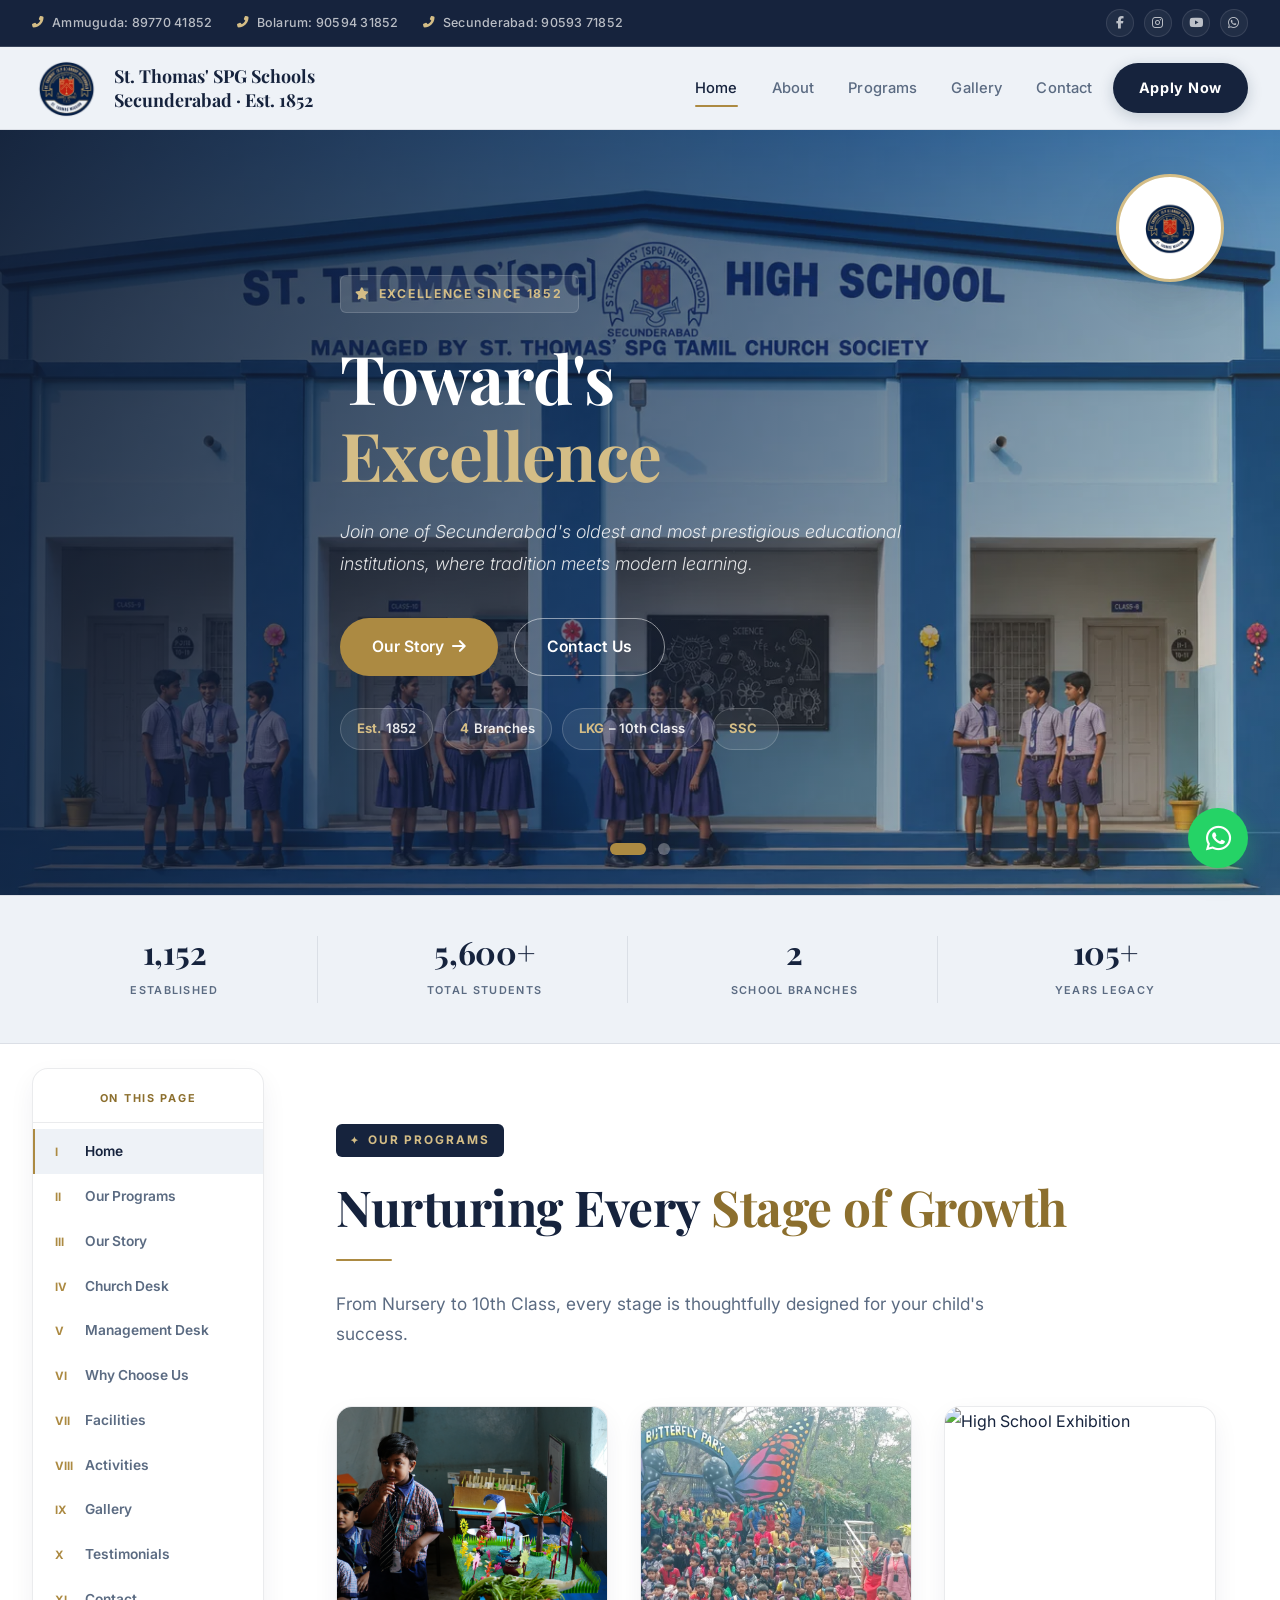
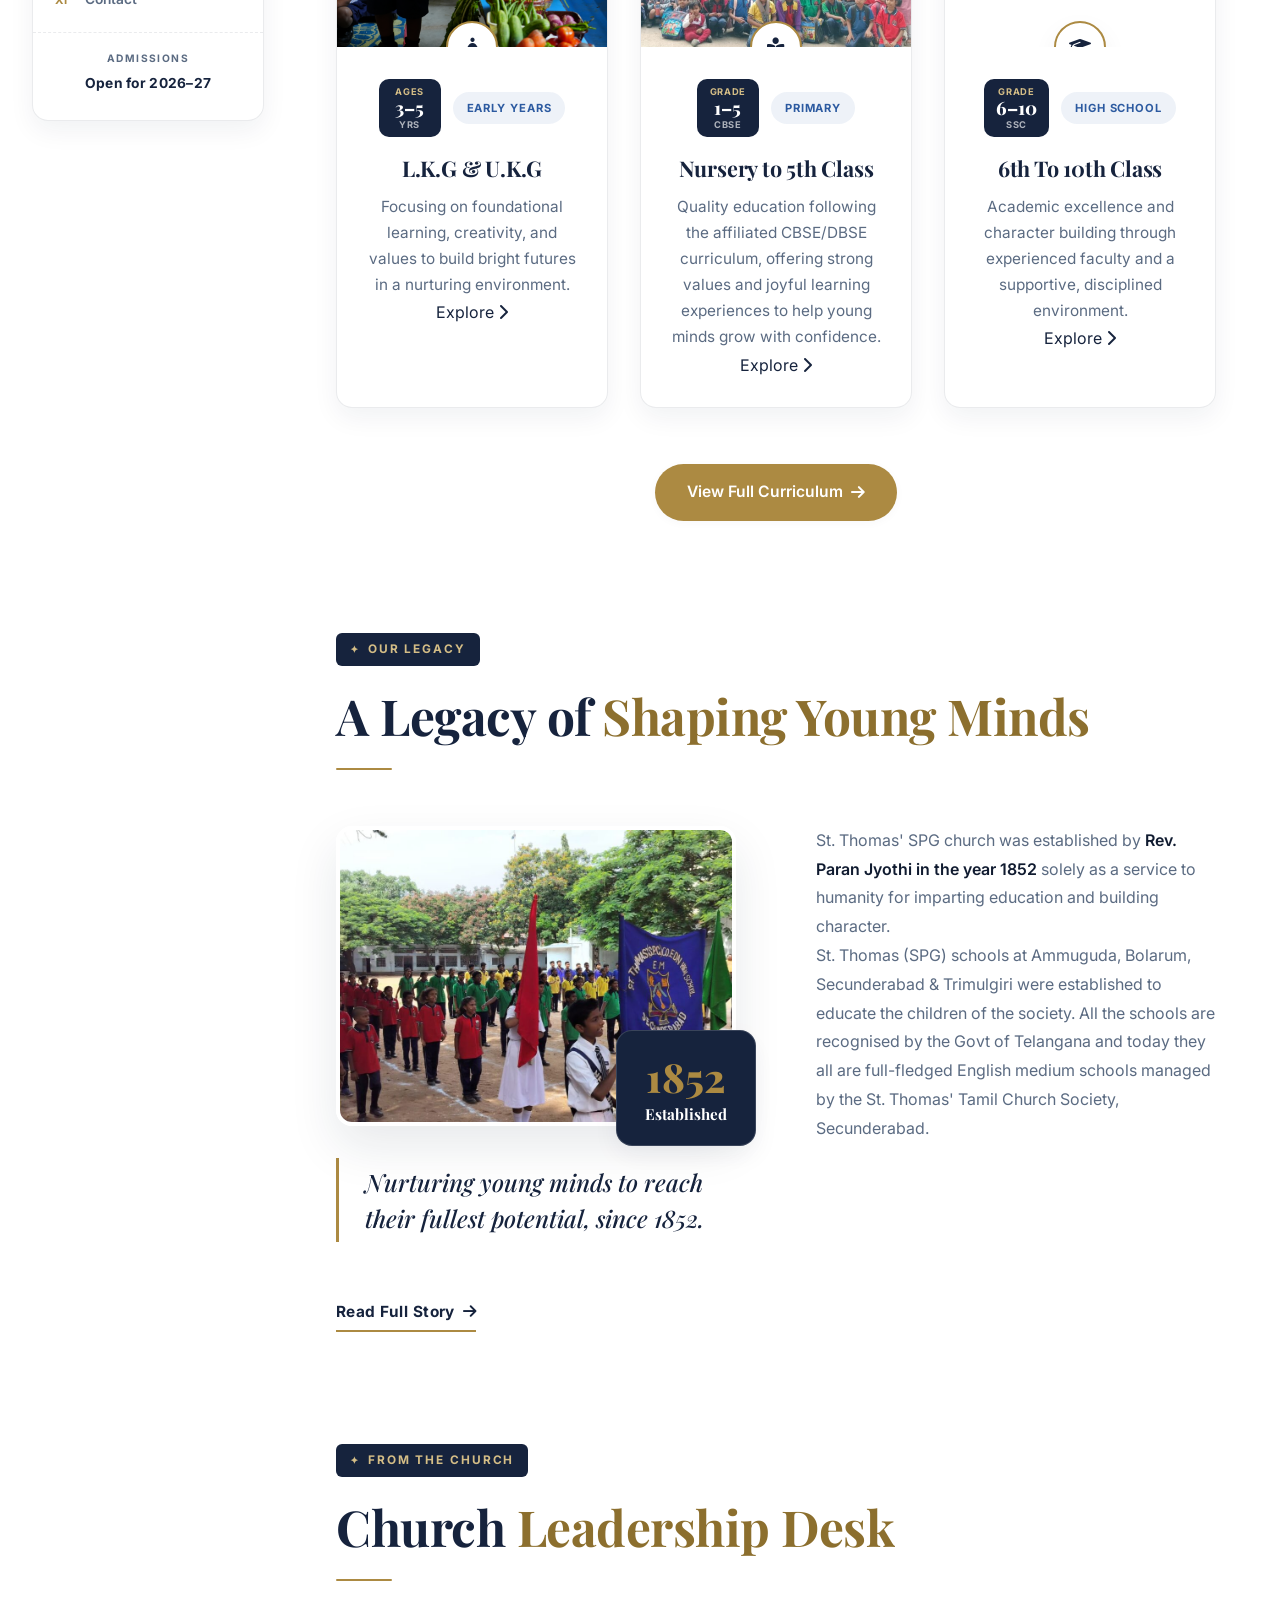
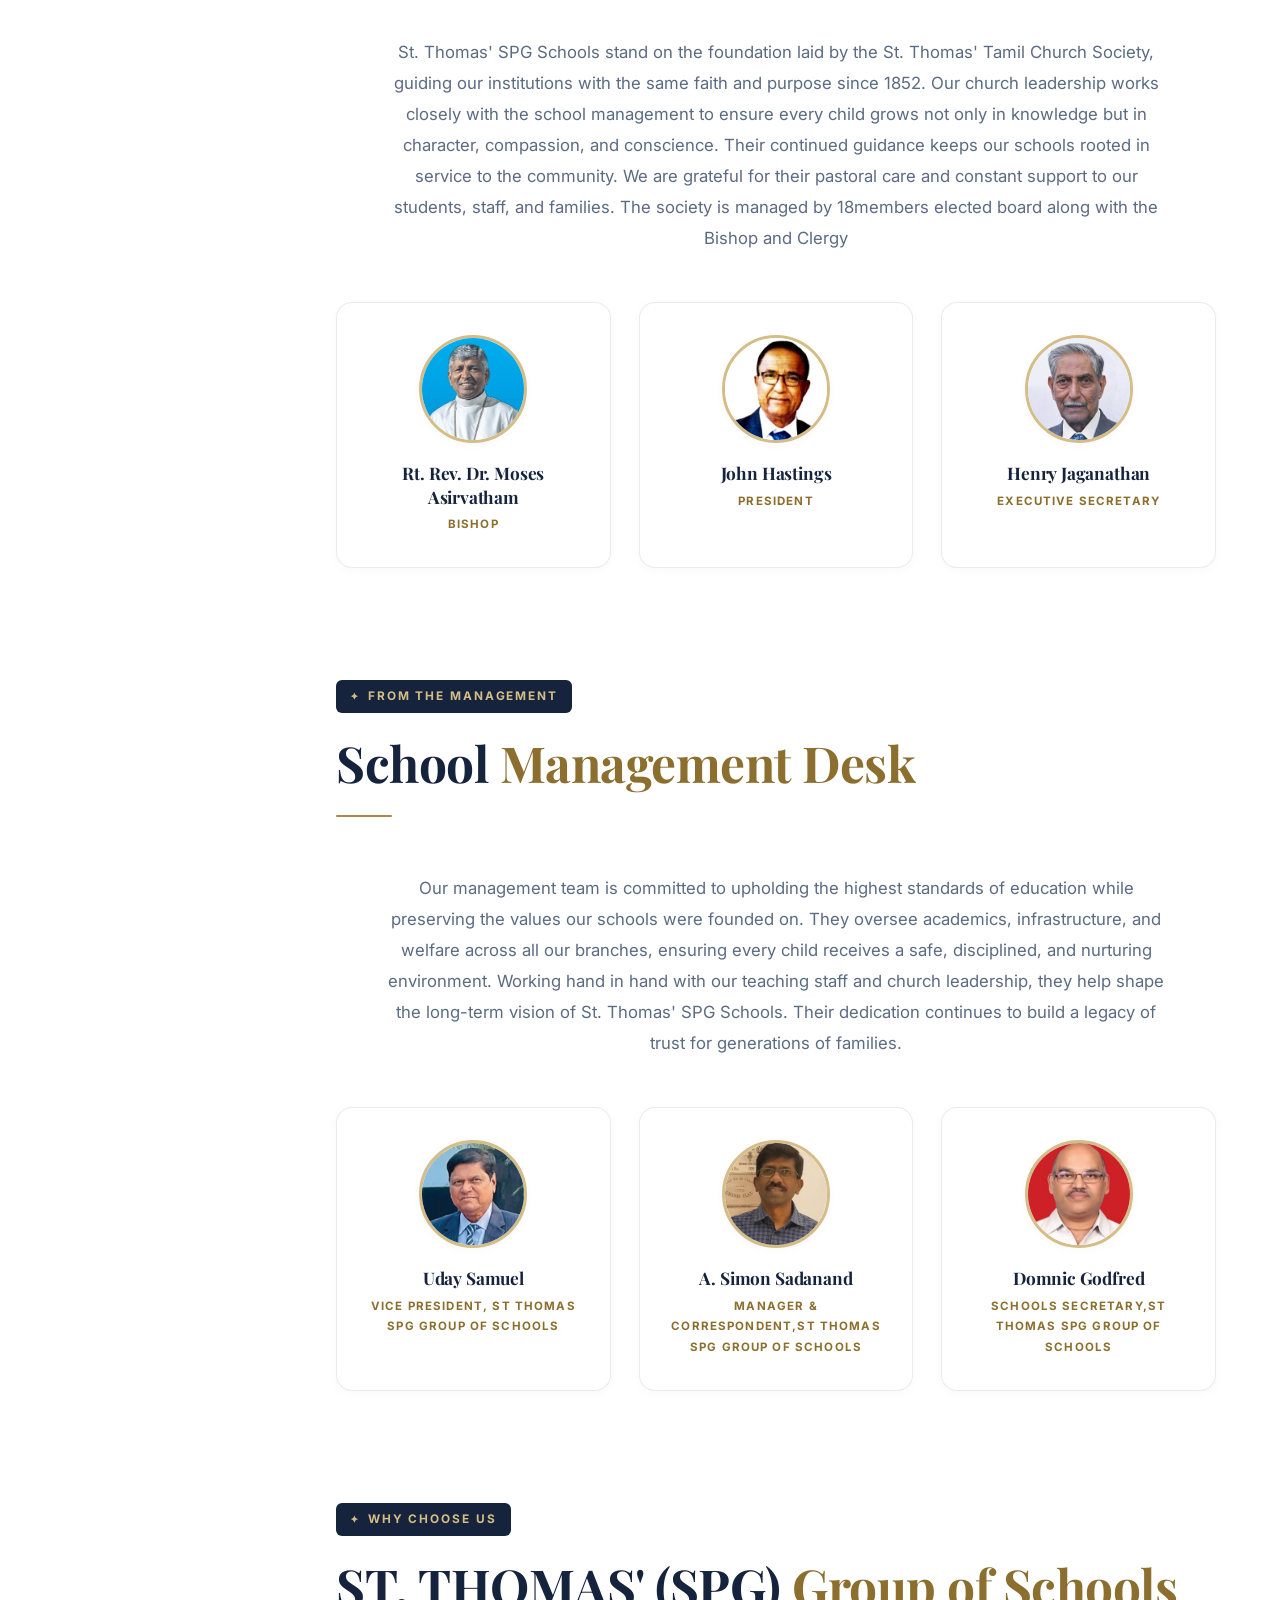
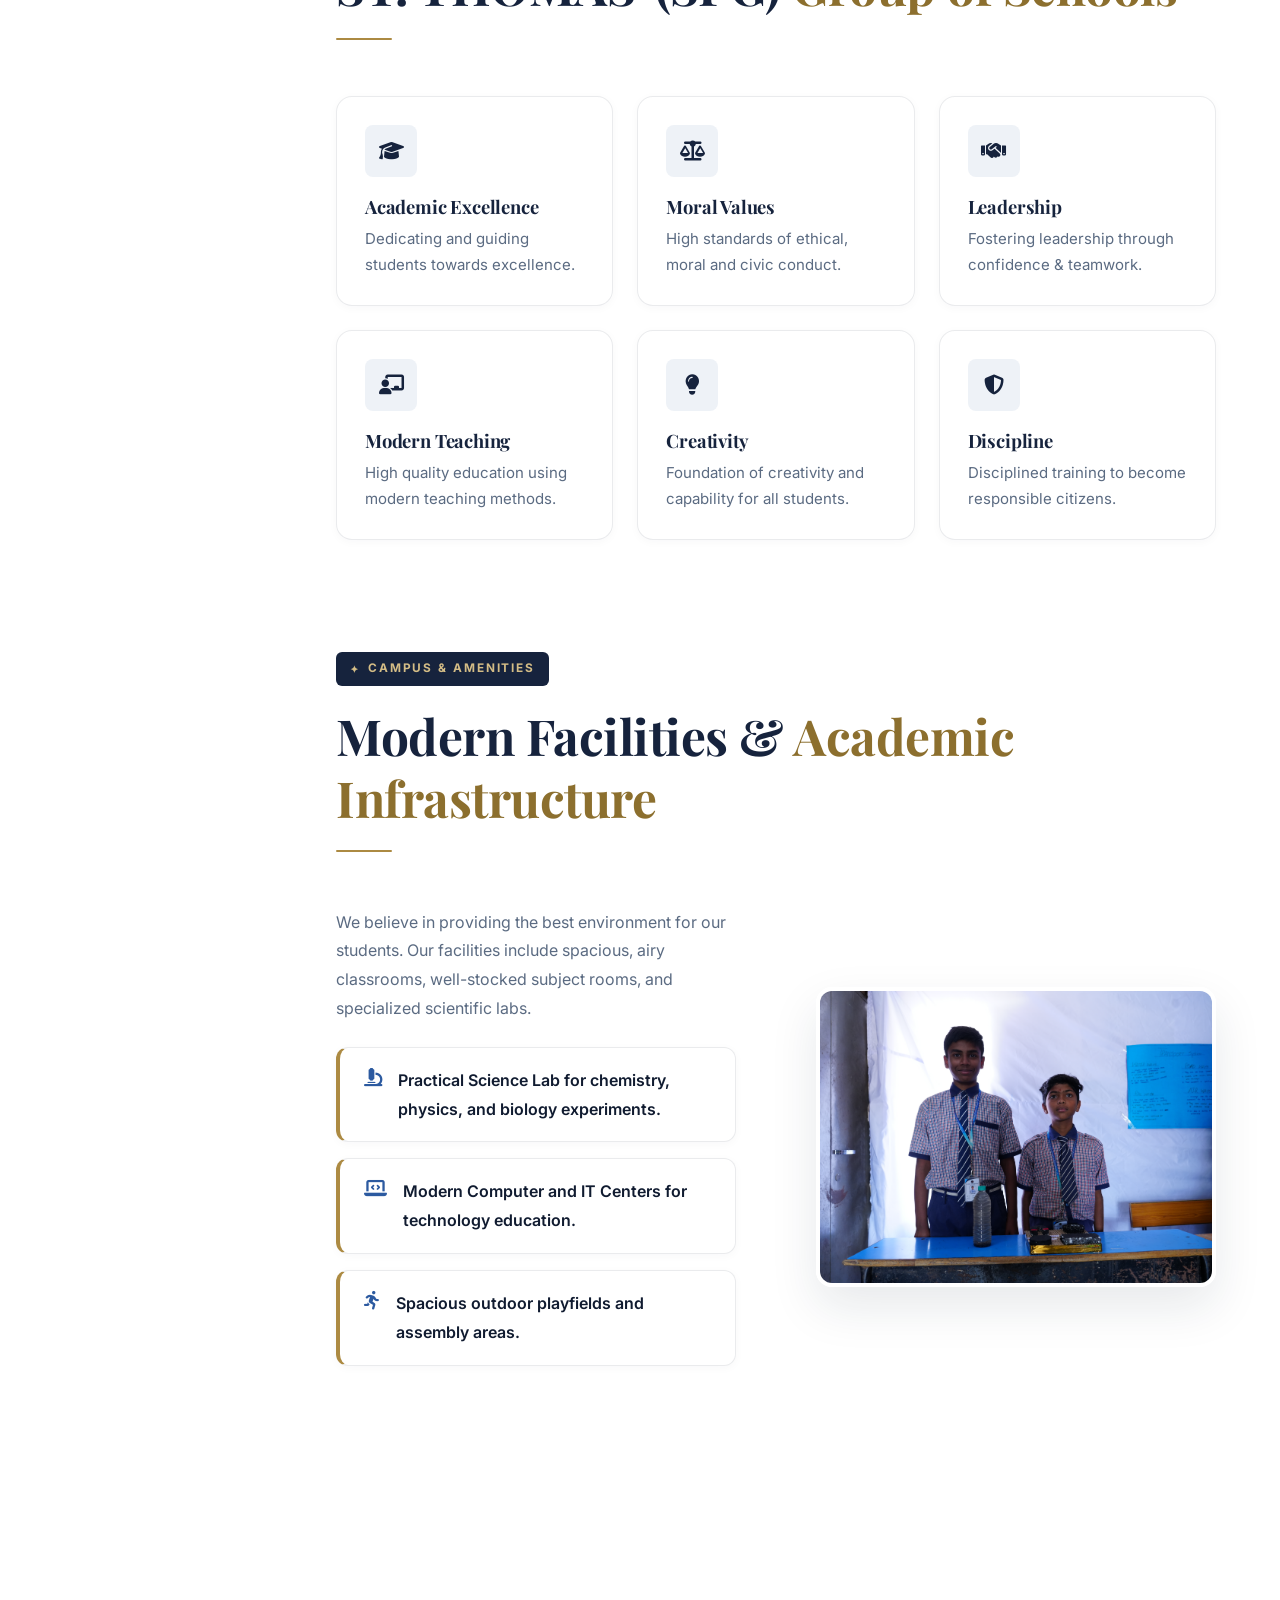
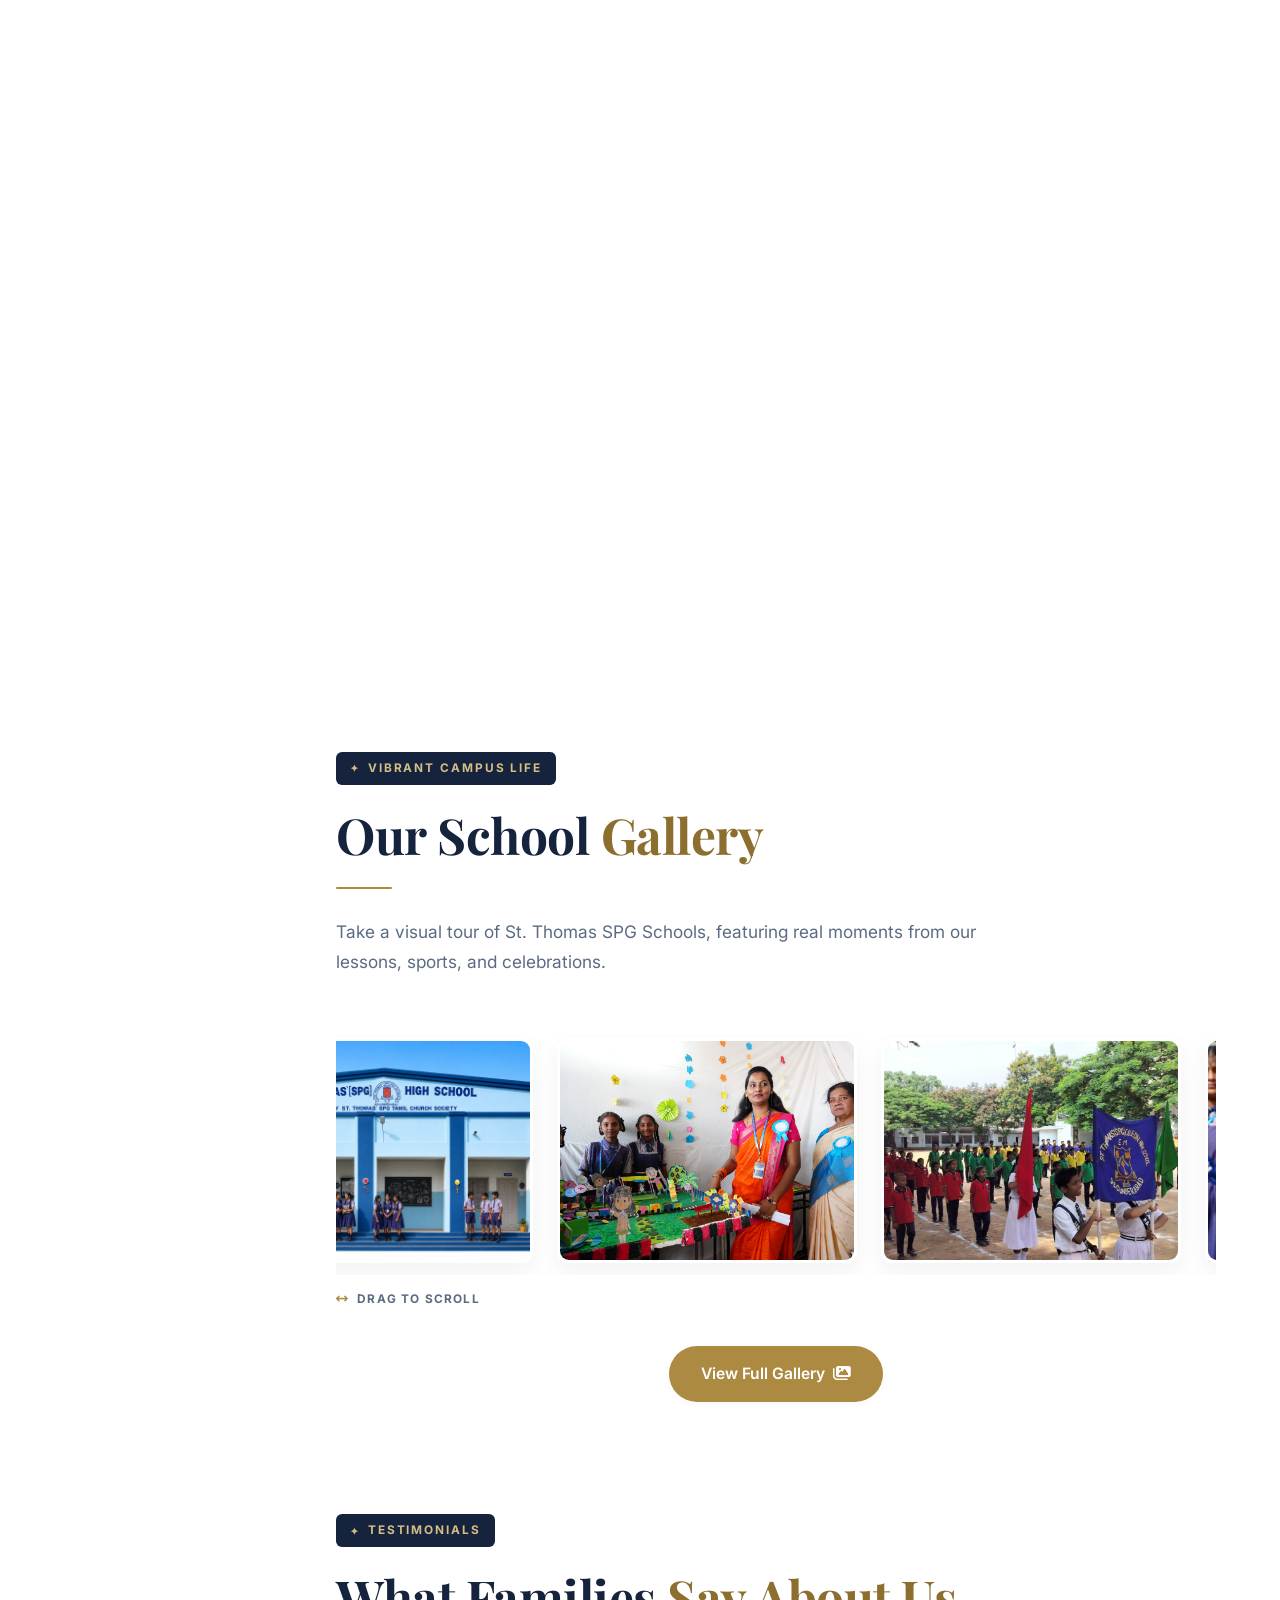
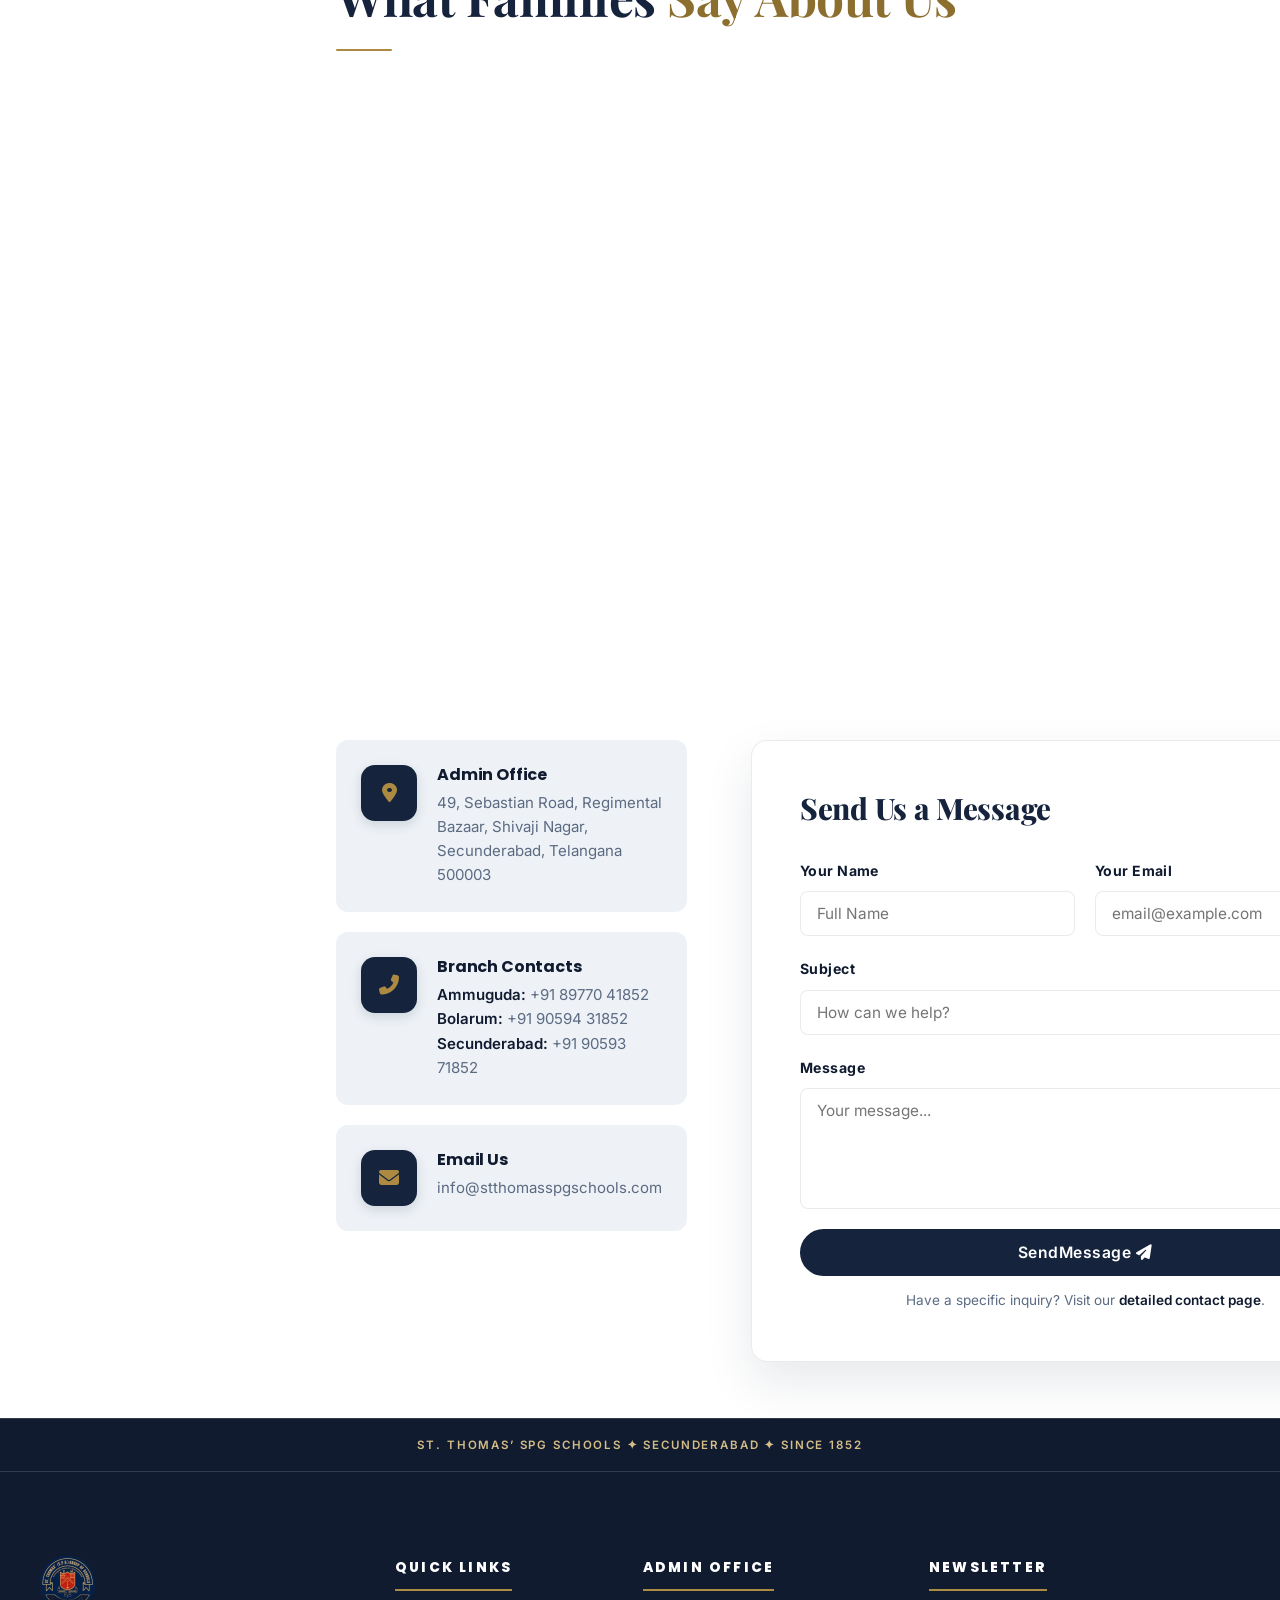
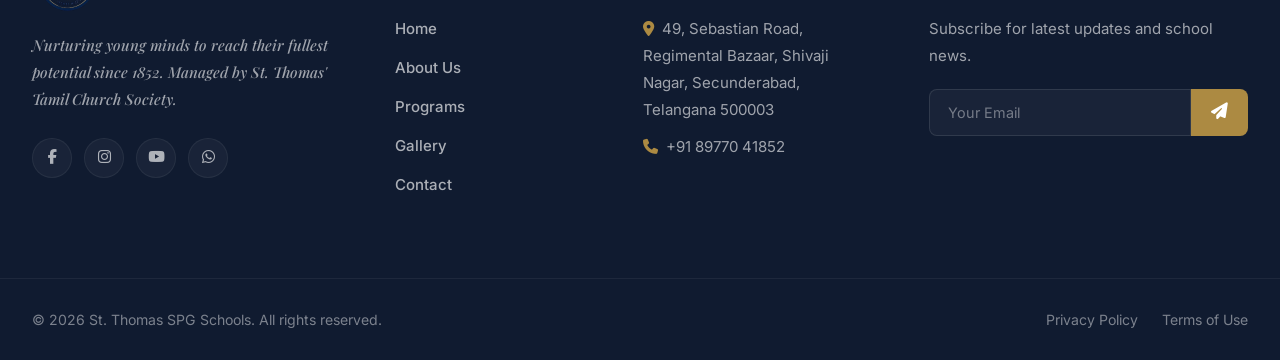
==== index.html @ 280f11d8 "Point Apply Now to the Admission Inquiry section on contact page Co-Authored-By: Claude Sonnet 5 <no" ====
<!DOCTYPE html>
<html lang="en">
<head>
  <meta charset="UTF-8">
  <meta name="viewport" content="width=device-width, initial-scale=1.0">
  <title>St. Thomas SPG Schools | Excellence Since 1852</title>
  <meta name="description" content="St. Thomas SPG Schools, Secunderabad. Providing quality education and character building since 1852 across Ammuguda, Bolarum, and Secunderabad branches.">
  <link rel="preconnect" href="https://fonts.googleapis.com">
  <link rel="preconnect" href="https://fonts.gstatic.com" crossorigin>
  <link href="https://fonts.googleapis.com/css2?family=Poppins:wght@300;400;500;600;700;800&family=Montserrat:wght@400;500;600;700;800&family=Inter:wght@300;400;500;600;700&display=swap" rel="stylesheet">
  <link rel="stylesheet" href="https://cdnjs.cloudflare.com/ajax/libs/font-awesome/6.5.1/css/all.min.css">
  <link rel="stylesheet" href="style.css?v=20">
</head>
<body>

<!-- ───── HEADER ───── -->
<div class="header-wrapper">
  <div class="top-bar">
    <div class="container">
      <div class="branch-links">
        <a href="tel:+918977041852" class="top-link"><i class="fas fa-phone-alt"></i> Ammuguda: 89770 41852</a>
        <a href="tel:+919059431852" class="top-link"><i class="fas fa-phone-alt"></i> Bolarum: 90594 31852</a>
        <a href="tel:+919059371852" class="top-link"><i class="fas fa-phone-alt"></i> Secunderabad: 90593 71852</a>
      </div>
      <div class="social-links">
        <a href="https://www.facebook.com/profile.php?id=61575500995581" target="_blank" aria-label="Facebook"><i class="fab fa-facebook-f"></i></a>
        <a href="https://www.instagram.com/st.thomasspg" target="_blank" aria-label="Instagram"><i class="fab fa-instagram"></i></a>
        <a href="https://youtube.com/@stthomasspghighschool" target="_blank" aria-label="YouTube"><i class="fab fa-youtube"></i></a>
        <a href="https://wa.me/918977041852" target="_blank" aria-label="WhatsApp"><i class="fab fa-whatsapp"></i></a>
      </div>
    </div>
  </div>
  <header class="main-header">
    <div class="container">
      <a href="index.html"><img src="assets/logo.png" alt="St. Thomas SPG Logo" class="nav-logo"></a>
      <nav class="nav-links" id="mainNav">
        <a href="index.html" class="active">Home</a>
        <a href="about.html">About</a>
        <a href="programs.html">Programs</a>
        <a href="gallery.html">Gallery</a>
        <!-- <a href="blog.html">Blog</a> -->
        <a href="contact.html">Contact</a>
        <a href="contact.html#inquiry" class="btn-apply">Apply Now</a>
      </nav>
      <button class="menu-toggle" aria-label="Toggle Menu">
        <span class="bar"></span><span class="bar"></span><span class="bar"></span>
      </button>
    </div>
  </header>
</div>

<main>

  <!-- ───── HERO BANNER / SLIDER ───── -->
  <section id="home" class="hero">
    <div class="hero-slider">
      <div class="slide active" style="background-image: url('assets/preview.webp')">
        <div class="slide-overlay"></div>
        <div class="container">
          <div class="hero-content">
            <span class="hero-eyebrow"><i class="fas fa-star"></i> Excellence Since 1852</span>
            <h1>Toward's<br><span>Excellence</span></h1>
            <p>Join one of Secunderabad's oldest and most prestigious educational institutions, where tradition meets modern learning.</p>
            <div class="hero-actions">
              <a href="#story" class="btn-hero-primary">Our Story <i class="fas fa-arrow-right"></i></a>
              <a href="contact.html" class="btn-hero-outline">Contact Us</a>
            </div>
            <div class="hero-facts">
              <span><strong>Est.</strong> 1852</span>
              <span><strong>4</strong> Branches</span>
              <span><strong>LKG</strong> – 10th Class</span>
              <span><strong>SSC</strong></span>
            </div>
          </div>
        </div>
      </div>
      <div class="slide" style="background-image: url('assets/hero-slide-2.png')">
        <div class="slide-overlay"></div>
        <div class="container">
          <div class="hero-content">
            <span class="hero-eyebrow" style="background:var(--navy);color:var(--gold-light)"><i class="fas fa-door-open"></i> Limited Seats Available</span>
            <h1>Admissions Open<br><span>2026–27</span></h1>
            <p>Give your child the foundation they deserve. Enrollment is now open for all branches: Ammuguda, Bolarum, and Secunderabad.</p>
            <div class="hero-actions">
              <a href="contact.html" class="btn-hero-primary">Apply Online <i class="fas fa-edit"></i></a>
              <a href="programs.html" class="btn-hero-outline">View Programs</a>
            </div>
            <div class="hero-facts">
              <span><strong>Ammuguda</strong> Branch</span>
              <span><strong>Bolarum</strong> Branch</span>
              <span><strong>Secunderabad</strong> Branch</span>
            </div>
          </div>
        </div>
      </div>
    </div>
    <div class="slider-dots">
      <span class="dot active" data-index="0"></span>
      <span class="dot" data-index="1"></span>
    </div>
  </section>

  <!-- ───── STATISTICS (full-width band under hero, outside the sidebar layout) ───── -->
  <section class="stats-section">
    <div class="container">
      <div class="stats-grid">
        <div class="stat-card reveal">
          <i class="fas fa-user-graduate"></i>
          <span class="stat-number" data-target="1852">0</span>
          <span class="stat-label">Established</span>
        </div>
        <div class="stat-card reveal">
          <i class="fas fa-chalkboard-teacher"></i>
          <span class="stat-number" data-target="9000" data-suffix="+">0</span>
          <span class="stat-label">Total Students</span>
        </div>
        <div class="stat-card reveal">
          <i class="fas fa-school"></i>
          <span class="stat-number" data-target="4">0</span>
          <span class="stat-label">School Branches</span>
        </div>
        <div class="stat-card reveal">
          <i class="fas fa-award"></i>
          <span class="stat-number" data-target="170" data-suffix="+">0</span>
          <span class="stat-label">Years Legacy</span>
        </div>
      </div>
    </div>
  </section>

  <div class="page-layout">
    <nav class="quick-nav" aria-label="Page sections">
      <div class="quick-nav-title">On This Page</div>
      <a href="#home"><span class="num">I</span> Home</a>
      <a href="#programs"><span class="num">II</span> Our Programs</a>
      <a href="#story"><span class="num">III</span> Our Story</a>
      <a href="#church-desk"><span class="num">IV</span> Church Desk</a>
      <a href="#management-desk"><span class="num">V</span> Management Desk</a>
      <a href="#why-choose"><span class="num">VI</span> Why Choose Us</a>
      <a href="#facilities"><span class="num">VII</span> Facilities</a>
      <a href="#activities"><span class="num">VIII</span> Activities</a>
      <a href="#gallery-preview"><span class="num">IX</span> Gallery</a>
      <a href="#testimonials"><span class="num">X</span> Testimonials</a>
      <a href="#contact"><span class="num">XI</span> Contact</a>
      <div class="quick-nav-footer">
        <span class="qn-label">Admissions</span>
        <span class="qn-value">Open for 2026–27</span>
      </div>
    </nav>
    <div class="page-content">

  <!-- ───── ACADEMIC EXCELLENCE & CURRICULUM (moved up, mirrors reference's services block) ───── -->
  <section id="programs" class="section">
    <div class="container">
      <div class="text-center reveal">
        <span class="eyebrow">Our Programs</span>
        <h2 class="section-title">Nurturing Every <span>Stage of Growth</span></h2>
        <div class="gold-rule center"></div>
        <p class="section-subtitle">From Nursery to 10th Class, every stage is thoughtfully designed for your child's success.</p>
      </div>
      <div class="programs-grid">
        <div class="program-card reveal">
          <div class="program-card-img">
            <img src="assets/DSC09576.JPG" alt="LKG & UKG Craft Diorama" loading="lazy">
            <div class="program-icon"><i class="fas fa-child"></i></div>
          </div>
          <div class="program-card-body">
            <div class="rail-meta">
              <div class="rail-badge"><span class="rb-top">Ages</span><span class="rb-big">3–5</span><span class="rb-bottom">Yrs</span></div>
              <span class="rail-tag">Early Years</span>
            </div>
            <h3>L.K.G &amp; U.K.G</h3>
            <p>Focusing on foundational learning, creativity, and values to build bright futures in a nurturing environment.</p>
            <a href="programs.html" class="card-link">Explore <i class="fas fa-chevron-right"></i></a>
          </div>
        </div>
        <div class="program-card reveal">
          <div class="program-card-img">
            <img src="assets/full-layout-sample.png" alt="Primary School Students Field Trip" loading="lazy">
            <div class="program-icon"><i class="fas fa-book-reader"></i></div>
          </div>
          <div class="program-card-body">
            <div class="rail-meta">
              <div class="rail-badge"><span class="rb-top">Grade</span><span class="rb-big">1–5</span><span class="rb-bottom">CBSE</span></div>
              <span class="rail-tag">Primary</span>
            </div>
            <h3>Nursery to 5th Class</h3>
            <p>Quality education following the affiliated CBSE/DBSE curriculum, offering strong values and joyful learning experiences to help young minds grow with confidence.</p>
            <a href="programs.html" class="card-link">Explore <i class="fas fa-chevron-right"></i></a>
          </div>
        </div>
        <div class="program-card reveal">
          <div class="program-card-img">
            <img src="assets/DSC09499.JPG" alt="High School Exhibition" loading="lazy">
            <div class="program-icon"><i class="fas fa-graduation-cap"></i></div>
          </div>
          <div class="program-card-body">
            <div class="rail-meta">
              <div class="rail-badge"><span class="rb-top">Grade</span><span class="rb-big">6–10</span><span class="rb-bottom">SSC</span></div>
              <span class="rail-tag">High School</span>
            </div>
            <h3>6th To 10th Class</h3>
            <p>Academic excellence and character building through experienced faculty and a supportive, disciplined environment.</p>
            <a href="programs.html" class="card-link">Explore <i class="fas fa-chevron-right"></i></a>
          </div>
        </div>
      </div>
      <div class="mt-5 center reveal">
        <a href="programs.html" class="btn-hero-primary" style="display:inline-flex;">View Full Curriculum <i class="fas fa-arrow-right"></i></a>
      </div>
    </div>
  </section>

  <!-- ───── OUR STORY / ABOUT SCHOOL ───── -->
  <section id="story" class="section">
    <div class="container">
      <div class="text-center reveal mb-5">
        <span class="eyebrow">Our Legacy</span>
        <h2 class="section-title">A Legacy of <span>Shaping Young Minds</span></h2>
        <div class="gold-rule center"></div>
      </div>
      <div class="story-grid">
        <div class="reveal-left">
          <div class="story-image-wrap">
            <img src="assets/story-main.jpeg" alt="St. Thomas March Past" loading="lazy">
            <div class="story-badge"><big>1852</big>Established</div>
          </div>
          <blockquote class="pull-quote">Nurturing young minds to reach their fullest potential, since 1852.</blockquote>
          <a href="about.html" class="btn-link mt-3">Read Full Story <i class="fas fa-arrow-right"></i></a>
        </div>
        <div class="reveal-right">
          <p>St. Thomas' SPG church was established by <strong>Rev. Paran Jyothi in the year 1852</strong> solely as a service to humanity for imparting education and building character.</p>
          <p>St. Thomas (SPG) schools at Ammuguda, Bolarum, Secunderabad &amp; Trimulgiri were established to educate the children of the society. All the schools are recognised by the Govt of Telangana and today they all are full-fledged English medium schools managed by the St. Thomas' Tamil Church Society, Secunderabad.</p>
        </div>
      </div>
    </div>
  </section>

    <!-- ───── CHURCH DESK ───── -->
  <section id="church-desk" class="section">
    <div class="container">
      <div class="text-center reveal mb-5">
        <span class="eyebrow">From the Church</span>
        <h2 class="section-title">Church <span>Leadership Desk</span></h2>
        <div class="gold-rule center"></div>
      </div>
      <p class="desk-intro reveal">
        
        St. Thomas' SPG Schools stand on the foundation laid by the St. Thomas' Tamil Church Society, guiding our
        institutions with the same faith and purpose since 1852. Our church leadership works closely with the
        school management to ensure every child grows not only in knowledge but in character, compassion, and
        conscience. Their continued guidance keeps our schools rooted in service to the community. We are grateful
        for their pastoral care and constant support to our students, staff, and families. The society is managed by 18members elected board along with the Bishop and Clergy
      </p>
      <div class="desk-grid reveal">
        <div class="desk-card">
          <img class="desk-photo" src="assets/staff/bishop-moses.jpg" alt="Rt. Rev. Dr. Moses Asirvatham" loading="lazy">
          <h3>Rt. Rev. Dr. Moses Asirvatham</h3>
          <span class="desk-role">Bishop</span>
        </div>
        <div class="desk-card">
          <img class="desk-photo" src="assets/staff/john-hastings.jpg" alt="John Hastings" loading="lazy">
          <h3>John Hastings</h3>
          <span class="desk-role">President</span>
        </div>
        <div class="desk-card">
          <img class="desk-photo" src="assets/staff/henry-jaganathan.jpg" alt="Henry Jaganathan" loading="lazy">
          <h3>Henry Jaganathan</h3>
          <span class="desk-role">Executive Secretary</span>
        </div>
      </div>
    </div>
  </section>

  <!-- ───── SCHOOL MANAGEMENT DESK ───── -->
  <section id="management-desk" class="section">
    <div class="container">
      <div class="text-center reveal mb-5">
        <span class="eyebrow">From the Management</span>
        <h2 class="section-title">School <span>Management Desk</span></h2>
        <div class="gold-rule center"></div>
      </div>
      <p class="desk-intro reveal">
        Our management team is committed to upholding the highest standards of education while preserving the
        values our schools were founded on. They oversee academics, infrastructure, and welfare across all our
        branches, ensuring every child receives a safe, disciplined, and nurturing environment. Working hand in
        hand with our teaching staff and church leadership, they help shape the long-term vision of St. Thomas'
        SPG Schools. Their dedication continues to build a legacy of trust for generations of families.
      </p>
      <div class="desk-grid reveal">
        <div class="desk-card">
          <img class="desk-photo" src="assets/staff/uday-samuel.jpg" alt="Uday Samuel" loading="lazy">
          <h3>Uday Samuel</h3>
          <span class="desk-role">Vice President, St Thomas SPG group of schools</span>
        </div>
        <div class="desk-card">
          <img class="desk-photo" src="assets/staff/simon-sadanand.jpg" alt="A. Simon Sadanand" loading="lazy">
          <h3>A. Simon Sadanand</h3>
          <span class="desk-role">Manager &amp; Correspondent,St Thomas SPG group of schools</span>
        </div>
        <div class="desk-card">
          <img class="desk-photo" src="assets/staff/domnic-godfred.jpg" alt="Domnic Godfred" loading="lazy">
          <h3>Domnic Godfred</h3>
          <span class="desk-role">Schools Secretary,St Thomas SPG group of schools</span>
        </div>
      </div>
    </div>
  </section>

  <!-- ───── SCHOOL HIGHLIGHTS & WHY CHOOSE US ───── -->
  <section id="why-choose" class="section">
    <div class="container">
      <div class="text-center reveal mb-5">
        <span class="eyebrow">Why Choose Us</span>
        <h2 class="section-title">ST. THOMAS' (SPG) <span>Group of Schools</span></h2>
        <div class="gold-rule center"></div>
      </div>
      <div class="feature-grid">
        <div class="feature-card reveal">
          <div class="feature-icon"><i class="fas fa-graduation-cap"></i></div>
          <h3>Academic Excellence</h3>
          <p>Dedicating and guiding students towards excellence.</p>
        </div>
        <div class="feature-card reveal">
          <div class="feature-icon"><i class="fas fa-balance-scale"></i></div>
          <h3>Moral Values</h3>
          <p>High standards of ethical, moral and civic conduct.</p>
        </div>
        <div class="feature-card reveal">
          <div class="feature-icon"><i class="fas fa-handshake"></i></div>
          <h3>Leadership</h3>
          <p>Fostering leadership through confidence &amp; teamwork.</p>
        </div>
        <div class="feature-card reveal">
          <div class="feature-icon"><i class="fas fa-chalkboard-teacher"></i></div>
          <h3>Modern Teaching</h3>
          <p>High quality education using modern teaching methods.</p>
        </div>
        <div class="feature-card reveal">
          <div class="feature-icon"><i class="fas fa-lightbulb"></i></div>
          <h3>Creativity</h3>
          <p>Foundation of creativity and capability for all students.</p>
        </div>
        <div class="feature-card reveal">
          <div class="feature-icon"><i class="fas fa-shield-alt"></i></div>
          <h3>Discipline</h3>
          <p>Disciplined training to become responsible citizens.</p>
        </div>
      </div>
    </div>
  </section>

  <!-- ───── FACILITIES SECTION ───── -->
  <section id="facilities" class="section">
    <div class="container">
      <div class="text-center reveal mb-5">
        <span class="eyebrow">Campus &amp; Amenities</span>
        <h2 class="section-title">Modern Facilities &amp; <span>Academic Infrastructure</span></h2>
        <div class="gold-rule center"></div>
      </div>
      <div class="why-grid">
        <div class="reveal-left">
          <p>We believe in providing the best environment for our students. Our facilities include spacious, airy classrooms, well-stocked subject rooms, and specialized scientific labs.</p>
          <div class="check-list mt-3">
            <div class="check-item"><i class="fas fa-microscope"></i><span>Practical Science Lab for chemistry, physics, and biology experiments.</span></div>
            <div class="check-item"><i class="fas fa-laptop-code"></i><span>Modern Computer and IT Centers for technology education.</span></div>
            <div class="check-item"><i class="fas fa-running"></i><span>Spacious outdoor playfields and assembly areas.</span></div>
          </div>
        </div>
        <div class="why-image reveal-right">
          <img src="assets/DSC09549.JPG" alt="Science Lab Experiment and Facilities" loading="lazy">
        </div>
      </div>
    </div>
  </section>

  <!-- ───── STUDENT ACTIVITIES & EVENTS ───── -->
  <section id="activities" class="section">
    <div class="container">
      <div class="text-center reveal mb-5">
        <span class="eyebrow">Activities &amp; Development</span>
        <h2 class="section-title">Co-Curricular <span>Student Activities</span></h2>
        <div class="gold-rule center"></div>
        <p class="section-subtitle">We place equal importance on events and activities that shape teamwork, physical wellness, and creative expression.</p>
      </div>
      <div class="programs-grid">
        <div class="program-card reveal">
          <div class="program-card-img">
            <img src="assets/story-main.jpeg" alt="Sports Day march past activities" loading="lazy">
          </div>
          <div class="program-card-body">
            <h3>Sports Programs</h3>
            <p>Annual Sports Day, drill exercises, house marching, and athletic competitions that cultivate team spirit and discipline.</p>
          </div>
        </div>
        <div class="program-card reveal">
          <div class="program-card-img">
            <img src="assets/DSC09428.JPG" alt="Annual day ceremony" loading="lazy">
          </div>
          <div class="program-card-body">
            <h3>Annual Day Celebrations</h3>
            <p>Showcasing student performing arts, cultural exhibitions, and military-style drills during school festivals.</p>
          </div>
        </div>
        <div class="program-card reveal">
          <div class="program-card-img">
            <img src="assets/full-layout-sample.png" alt="Educational Field trips" loading="lazy">
          </div>
          <div class="program-card-body">
            <h3>Field Trips &amp; Excursions</h3>
            <p>Interactive trips like visiting Butterfly Parks to offer students outdoor, hands-on scientific observations.</p>
          </div>
        </div>
      </div>
    </div>
  </section>

  <!-- ───── PHOTO GALLERY SECTION ───── -->
  <section id="gallery-preview" class="section">
    <div class="container">
      <div class="text-center reveal mb-5">
        <span class="eyebrow">Vibrant Campus Life</span>
        <h2 class="section-title">Our School <span>Gallery</span></h2>
        <div class="gold-rule center"></div>
        <p class="section-subtitle">Take a visual tour of St. Thomas SPG Schools, featuring real moments from our lessons, sports, and celebrations.</p>
      </div>
      <div class="card-rail-wrap reveal">
        <div class="card-rail">
          <div class="gallery-item">
            <img src="assets/preview.webp" alt="School Main Campus Building" loading="lazy">
            <div class="gallery-overlay"><span>St. Thomas Campus</span></div>
          </div>
          <div class="gallery-item">
            <img src="assets/DSC09591.JPG" alt="Creative Project Fair and Exhibits" loading="lazy">
            <div class="gallery-overlay"><span>Creative Project Fair</span></div>
          </div>
          <div class="gallery-item">
            <img src="assets/story-main.jpeg" alt="Sports Day House flags march" loading="lazy">
            <div class="gallery-overlay"><span>Annual Sports Meet</span></div>
          </div>
          <div class="gallery-item">
            <img src="assets/DSC09428.JPG" alt="Annual Day March-past Parade" loading="lazy">
            <div class="gallery-overlay"><span>Annual Day Drill</span></div>
          </div>
          <div class="gallery-item">
            <img src="assets/DSC09462.JPG" alt="Assembly Guests and Dignitaries" loading="lazy">
            <div class="gallery-overlay"><span>Campus Events</span></div>
          </div>
          <div class="gallery-item">
            <img src="assets/DSC09549.JPG" alt="Science Lab Experiment Fair" loading="lazy">
            <div class="gallery-overlay"><span>Science Fair Labs</span></div>
          </div>
        </div>
        <div class="rail-hint"><i class="fas fa-arrows-left-right"></i> Drag to scroll</div>
      </div>
      <div class="mt-4 center reveal">
        <a href="gallery.html" class="btn-hero-primary" style="display:inline-flex;">View Full Gallery <i class="fas fa-images"></i></a>
      </div>
    </div>
  </section>

  <!-- ───── TESTIMONIALS ───── -->
  <section id="testimonials" class="section">
    <div class="container">
      <div class="text-center reveal mb-5">
        <span class="eyebrow">Testimonials</span>
        <h2 class="section-title">What Families <span>Say About Us</span></h2>
        <div class="gold-rule center"></div>
      </div>
      <div class="card-rail-wrap reveal">
        <div class="card-rail">
          <div class="testi-card">
            <div class="rail-meta">
              <div class="rail-badge"><span class="rb-top">Rating</span><span class="rb-big">5.0</span><span class="rb-bottom">★★★★★</span></div>
              <span class="rail-tag">Parent</span>
            </div>
            <h3>Khan</h3>
            <p>"This is not my School... But once I went to this School to see how it is... Good School for Children in local Ammuguda, Colony and Yapral... Thank you"</p>
          </div>
          <div class="testi-card">
            <div class="rail-meta">
              <div class="rail-badge"><span class="rb-top">Rating</span><span class="rb-big">5.0</span><span class="rb-bottom">★★★★★</span></div>
              <span class="rail-tag">Alumni</span>
            </div>
            <h3>Naga Sri</h3>
            <p>"Good school with experienced teachers where you can learn subjects as well as values. High quality of education... I can't forget those school days."</p>
          </div>
          <div class="testi-card">
            <div class="rail-meta">
              <div class="rail-badge"><span class="rb-top">Rating</span><span class="rb-big">5.0</span><span class="rb-bottom">★★★★★</span></div>
              <span class="rail-tag">Parent</span>
            </div>
            <h3>Ramesh Reddy</h3>
            <p>"Very supportive teachers and a safe environment for kids. My daughter has grown so much in confidence since joining. Highly recommend to families in Yapral."</p>
          </div>
          <div class="testi-card">
            <div class="rail-meta">
              <div class="rail-badge"><span class="rb-top">Rating</span><span class="rb-big">5.0</span><span class="rb-bottom">★★★★★</span></div>
              <span class="rail-tag">Parent</span>
            </div>
            <h3>Fathima Begum</h3>
            <p>"Wonderful staff and management. They genuinely care about every child's progress, not just academics but overall character building too."</p>
          </div>
          <div class="testi-card">
            <div class="rail-meta">
              <div class="rail-badge"><span class="rb-top">Rating</span><span class="rb-big">5.0</span><span class="rb-bottom">★★★★★</span></div>
              <span class="rail-tag">Alumni</span>
            </div>
            <h3>Praveen Kumar</h3>
            <p>"Studied here till 10th grade and the values I learned still stay with me. The teachers push you to do your best in every way possible."</p>
          </div>
          <div class="testi-card">
            <div class="rail-meta">
              <div class="rail-badge"><span class="rb-top">Rating</span><span class="rb-big">5.0</span><span class="rb-bottom">★★★★★</span></div>
              <span class="rail-tag">Parent</span>
            </div>
            <h3>Sunitha Rao</h3>
            <p>"Clean campus, disciplined environment, and teachers who actually know each student by name. One of the best schools around Ammuguda."</p>
          </div>
        </div>
        <div class="rail-hint"><i class="fas fa-arrows-left-right"></i> Drag to scroll</div>
      </div>
    </div>
  </section>

  <!-- ───── CONTACT ───── -->
  <section id="contact" class="section">
    <div class="container">
      <div class="text-center mb-5 reveal">
        <span class="eyebrow">Get in Touch</span>
        <h2 class="section-title">We'd Love to <span>Hear From You</span></h2>
        <div class="gold-rule center"></div>
      </div>
      <div class="contact-grid">
        <div class="contact-info-block reveal-left">
          <div class="contact-item">
            <div class="c-icon-wrap"><i class="fas fa-map-marker-alt"></i></div>
            <div>
              <h4>Admin Office</h4>
              <p>49, Sebastian Road, Regimental Bazaar, Shivaji Nagar, Secunderabad, Telangana 500003</p>
            </div>
          </div>
          <div class="contact-item">
            <div class="c-icon-wrap"><i class="fas fa-phone-alt"></i></div>
            <div>
              <h4>Branch Contacts</h4>
              <p><strong>Ammuguda:</strong> +91 89770 41852</p>
              <p><strong>Bolarum:</strong> +91 90594 31852</p>
              <p><strong>Secunderabad:</strong> +91 90593 71852</p>
            </div>
          </div>
          <div class="contact-item">
            <div class="c-icon-wrap"><i class="fas fa-envelope"></i></div>
            <div>
              <h4>Email Us</h4>
              <p>info@stthomasspgschools.com</p>
            </div>
          </div>
        </div>
        <div class="contact-form-card reveal-right">
          <h3>Send Us a Message</h3>
          <div class="form-row">
            <div class="form-group">
              <label>Your Name</label>
              <input type="text" placeholder="Full Name" required>
            </div>
            <div class="form-group">
              <label>Your Email</label>
              <input type="email" placeholder="email@example.com" required>
            </div>
          </div>
          <div class="form-group">
            <label>Subject</label>
            <input type="text" placeholder="How can we help?">
          </div>
          <div class="form-group">
            <label>Message</label>
            <textarea rows="5" placeholder="Your message..."></textarea>
          </div>
          <button type="submit" class="btn-submit">SendMessage <i class="fas fa-paper-plane"></i></button>
          <p class="mt-2" style="font-size:0.85rem;color:var(--muted);text-align:center">Have a specific inquiry? Visit our <a href="contact.html" style="color:var(--navy-mid);font-weight:600">detailed contact page</a>.</p>
        </div>
      </div>
    </div>
  </section>

    </div>
  </div>

</main>

<!-- ───── FOOTER ───── -->
<footer class="main-footer">
  <div class="container footer-grid">
    <div class="footer-col">
      <img src="assets/logo.png" alt="St. Thomas SPG Logo" class="footer-logo">
      <p>Nurturing young minds to reach their fullest potential since 1852. Managed by St. Thomas' Tamil Church Society.</p>
      <div class="footer-social">
        <a href="https://www.facebook.com/profile.php?id=61575500995581" target="_blank"><i class="fab fa-facebook-f"></i></a>
        <a href="https://www.instagram.com/st.thomasspg" target="_blank"><i class="fab fa-instagram"></i></a>
        <a href="https://youtube.com/@stthomasspghighschool" target="_blank"><i class="fab fa-youtube"></i></a>
        <a href="https://wa.me/918977041852" target="_blank"><i class="fab fa-whatsapp"></i></a>
      </div>
    </div>
    <div class="footer-col">
      <h4>Quick Links</h4>
      <div class="footer-links">
        <a href="index.html">Home</a>
        <a href="about.html">About Us</a>
        <a href="programs.html">Programs</a>
        <a href="gallery.html">Gallery</a>
        <!-- <a href="blog.html">Blog</a> -->
        <a href="contact.html">Contact</a>
      </div>
    </div>
    <div class="footer-col">
      <h4>Admin Office</h4>
      <p><i class="fas fa-map-marker-alt" style="margin-right:8px;color:var(--gold)"></i>49, Sebastian Road, Regimental Bazaar, Shivaji Nagar, Secunderabad, Telangana 500003</p>
      <p style="margin-top:10px"><i class="fas fa-phone" style="margin-right:8px;color:var(--gold)"></i>+91 89770 41852</p>
    </div>
    <div class="footer-col">
      <h4>Newsletter</h4>
      <p>Subscribe for latest updates and school news.</p>
      <form class="newsletter-form">
        <input type="email" placeholder="Your Email">
        <button type="submit"><i class="fas fa-paper-plane"></i></button>
      </form>
    </div>
  </div>
  <div class="footer-bottom">
    <div class="container">
      <p>&copy; 2026 St. Thomas SPG Schools. All rights reserved.</p>
      <div class="footer-bottom-links">
        <a href="#">Privacy Policy</a>
        <a href="#">Terms of Use</a>
      </div>
    </div>
  </div>
</footer>

<a href="https://wa.me/918977041852" class="whatsapp-float" target="_blank" aria-label="Chat on WhatsApp">
  <i class="fab fa-whatsapp"></i>
</a>

<script src="main.js?v=12"></script>
</body>
</html>
---- style.css ----
/* ============================================================
   St. Thomas SPG Schools — Heritage Institutional Style System
   Design: Traditional, editorial, content-first (est. 1852)
   Colors: Deep Navy + Antique Gold, on pale stone backgrounds
   Fonts: Playfair Display (headings) + Inter (body)
   ============================================================ */

@import url('https://fonts.googleapis.com/css2?family=Playfair+Display:ital,wght@0,600;0,700;0,800;1,500;1,600&family=Poppins:wght@300;400;500;600;700;800&family=Montserrat:wght@400;500;600;700;800&family=Inter:wght@300;400;500;600;700&display=swap');
@import url('https://cdnjs.cloudflare.com/ajax/libs/font-awesome/6.5.1/css/all.min.css');

/* ── Design Tokens & Gradients ── */
:root {
  --navy:            #16233D; /* Deep Heritage Navy primary */
  --navy-mid:        #101B30;
  --navy-light:      #2C4570;
  --gold:            #AC8A42; /* Antique Gold secondary */
  --gold-light:      #D4BD86;
  --gold-accent:     #8C6F2E;
  --emerald:         #2C5AA0; /* Muted link blue accent */
  --emerald-dark:    #234A87;
  --cream:           #EEF2F7; /* Pale stone-blue support */
  --white:           #FFFFFF;
  --ink:             #16233D;
  --muted:           #5B6B82;
  --border:          rgba(22, 35, 61, 0.09);
  --border-light:    rgba(255, 255, 255, 0.15);

  /* Gradients — flattened to solid heritage tones */
  --gradient-blue:         var(--navy);
  --gradient-cyan:         var(--navy);
  --gradient-yellow:       var(--gold);
  --gradient-yellow-light: var(--gold-light);
  --gradient-green:        var(--emerald);
  --gradient-glass:        linear-gradient(135deg, rgba(255,255,255,0.7), rgba(255,255,255,0.25));

  /* Elevation Shadows */
  --shadow-s:        0 2px 10px rgba(22, 35, 61, 0.03);
  --shadow-m:        0 10px 26px rgba(22, 35, 61, 0.06);
  --shadow-l:        0 20px 48px rgba(22, 35, 61, 0.10);

  /* Radius */
  --radius-sm:       8px;
  --radius:          12px;
  --radius-lg:       16px;

  /* Framing Motion style easing */
  --transition:      all 0.5s cubic-bezier(0.16, 1, 0.3, 1);
  --container:       1280px;
  --header-h:        142px;
}

/* ── Reset & Core Styles ── */
*, *::before, *::after { margin:0; padding:0; box-sizing:border-box; }
html { scroll-behavior: smooth; font-size: 16px; -webkit-font-smoothing: antialiased; }
body {
  font-family: 'Inter', sans-serif;
  color: var(--ink);
  line-height: 1.8;
  background: var(--white);
  overflow-x: hidden;
}
img { max-width:100%; height:auto; display:block; image-rendering: -webkit-optimize-contrast; }
a { text-decoration: none; color: inherit; transition: var(--transition); }
ul { list-style: none; }

/* Heritage Typography */
h1, h2, h3, h4 {
  font-family: 'Playfair Display', Georgia, serif;
  color: var(--navy);
  line-height: 1.25;
  font-weight: 700;
  letter-spacing: -0.01em;
}
p {
  font-weight: 400;
  color: var(--muted);
}
strong {
  color: var(--navy-mid);
  font-weight: 600;
}

/* Custom Scrollbar */
::-webkit-scrollbar { width: 8px; }
::-webkit-scrollbar-track { background: var(--cream); }
::-webkit-scrollbar-thumb { background: var(--navy-light); border-radius: 4px; }
::-webkit-scrollbar-thumb:hover { background: var(--gold); }

::selection {
  background: var(--navy);
  color: var(--gold-light);
}

/* Container */
.container { max-width: var(--container); margin: 0 auto; padding: 0 32px; }

/* Gradient Heading utility */
.gradient-text {
  background: var(--gradient-blue);
  -webkit-background-clip: text;
  -webkit-text-fill-color: transparent;
}
.gradient-text-alt {
  background: var(--gradient-yellow);
  -webkit-background-clip: text;
  -webkit-text-fill-color: transparent;
}

/* ══════════════════════════════════════════
   TOP BAR (Gradient background)
   ══════════════════════════════════════════ */
.top-bar {
  background: var(--navy);
  color: rgba(255, 255, 255, 0.7);
  padding: 9px 0;
  font-size: 0.78rem;
  font-weight: 500;
  letter-spacing: 0.06em;
  text-transform: uppercase;
  border-bottom: 1px solid var(--border-light);
}
.top-bar .container { display:flex; align-items:center; justify-content:space-between; flex-wrap:wrap; gap:12px; }
.branch-links { display:flex; gap:24px; flex-wrap:wrap; }
.top-link { display:flex; align-items:center; gap:8px; color:rgba(255, 255, 255, 0.7); text-transform: none; letter-spacing: 0.02em; }
.top-link:hover { color: var(--gold-light); }
.top-link i { font-size:0.72rem; color: var(--gold-light); }
.social-links { display:flex; gap:10px; }
.social-links a {
  width: 28px; height: 28px;
  border-radius: 50%;
  background: rgba(255, 255, 255, 0.05);
  display: flex; align-items: center; justify-content: center;
  font-size: 0.78rem; color: rgba(255, 255, 255, 0.7);
  transition: var(--transition);
  border: 1px solid rgba(255,255,255,0.1);
}
.social-links a:hover {
  background: var(--gold);
  color: var(--white);
  border-color: transparent;
}

/* ══════════════════════════════════════════
   NAVIGATION BAR (Flat, editorial, sticky)
   ══════════════════════════════════════════ */
.header-wrapper { position: sticky; top: 0; z-index: 950; }
.main-header {
  background: var(--cream);
  border-bottom: 1px solid var(--border);
  padding: 12px 0;
  transition: var(--transition);
}
.main-header.scrolled {
  padding: 8px 0;
  box-shadow: var(--shadow-s);
  background: var(--white);
}
.main-header .container { display:flex; align-items:center; justify-content:space-between; }
.main-header .container > a { display:flex; align-items:center; }
.nav-logo { height: 58px; width: auto; transition: var(--transition); }
.main-header.scrolled .nav-logo { height: 48px; }
/* CSS-only heritage wordmark beside the crest, matching reference lockup */
.main-header .container > a::after {
  content: "St. Thomas' SPG Schools\A Secunderabad \00B7  Est. 1852";
  white-space: pre-line;
  margin-left: 14px;
  font-family: 'Playfair Display', Georgia, serif;
  font-weight: 700;
  font-size: 1.12rem;
  line-height: 1.35;
  color: var(--navy);
}

.nav-links { display:flex; align-items:center; gap:6px; }
.nav-links a {
  font-family: 'Inter', sans-serif;
  font-weight: 500;
  font-size: 0.92rem;
  color: var(--muted);
  padding: 8px 14px;
  border-radius: var(--radius-sm);
  position: relative;
  letter-spacing: 0.01em;
}
.nav-links a:hover, .nav-links a.active { color: var(--navy); }
.nav-links a::after {
  content:''; position:absolute; bottom:2px; left:14px; right:14px;
  height: 2px; background: var(--gold);
  transform: scaleX(0); transform-origin: left;
  transition: transform 0.35s cubic-bezier(0.16, 1, 0.3, 1);
  border-radius: 2px;
}
.nav-links a:hover::after, .nav-links a.active::after { transform: scaleX(1); }

/* Premium Apply Button */
.nav-links .btn-apply {
  background: var(--gradient-blue);
  color: var(--white) !important;
  padding: 12px 26px;
  border-radius: 50px;
  font-weight: 700;
  font-size: 0.9rem;
  letter-spacing: 0.05em;
  border: none;
  transition: var(--transition);
  box-shadow: 0 4px 15px rgba(15, 41, 66, 0.2);
}
.nav-links .btn-apply::after { display:none; }
.nav-links .btn-apply:hover {
  background: var(--gold-accent);
  color: var(--white) !important;
}

/* Mobile Toggle */
.menu-toggle {
  display: none; flex-direction: column; gap: 6px;
  background: none; border: none; cursor: pointer; padding: 6px;
}
.menu-toggle .bar { display:block; width:26px; height:2px; background: var(--navy); border-radius:2px; transition: var(--transition); }
.menu-toggle.active .bar:nth-child(1) { transform: translateY(8px) rotate(45deg); }
.menu-toggle.active .bar:nth-child(2) { opacity: 0; }
.menu-toggle.active .bar:nth-child(3) { transform: translateY(-8px) rotate(-45deg); }

/* ══════════════════════════════════════════
   HERO BANNER & CAROUSEL (Ken Burns Slide)
   ══════════════════════════════════════════ */
.hero { position:relative; height: 85vh; min-height: 600px; overflow: hidden; background: var(--navy); }
.hero-slider { height:100%; position:relative; }
.slide {
  position:absolute; inset:0;
  opacity: 0; transition: opacity 1.8s cubic-bezier(0.4, 0, 0.2, 1);
  display:flex; align-items:center;
  overflow: hidden;
}
.slide::before {
  content: '';
  position: absolute; inset: 0;
  background-image: inherit;
  background-size: cover; background-position: center;
  transition: transform 8s ease-out;
  transform: scale(1.08);
}
.slide.active { opacity:1; z-index:1; }
.slide.active::before { transform: scale(1); }

.slide-overlay {
  position:absolute; inset:0;
  background: linear-gradient(115deg, rgba(16,27,48,0.93) 0%, rgba(22,35,61,0.6) 52%, rgba(172,138,66,0.22) 100%);
  z-index: 1;
}
/* CSS-only heritage crest, echoing a circular church-seal motif */
.hero::after {
  content: '';
  position: absolute; top: 44px; right: 56px; z-index: 4;
  width: 108px; height: 108px; border-radius: 50%;
  background: var(--white) url('assets/logo.png') center/60% no-repeat;
  border: 3px solid var(--gold-light);
  box-shadow: var(--shadow-l);
}
@media (max-width: 1024px) { .hero::after { display:none; } }
.hero-content {
  position:relative; z-index:2;
  color: var(--white);
  max-width: 740px;
  opacity: 0; transform: translateY(40px);
  transition: opacity 1s 0.6s cubic-bezier(0.16, 1, 0.3, 1), transform 1s 0.6s cubic-bezier(0.16, 1, 0.3, 1);
}
.slide.active .hero-content { opacity:1; transform: translateY(0); }

.hero-eyebrow {
  display:inline-flex; align-items:center; gap:8px;
  background: rgba(255, 255, 255, 0.1);
  color: var(--gold-light);
  padding: 7px 16px 7px 14px; border-radius: 6px;
  font-size: 0.76rem; font-weight: 700;
  text-transform: uppercase; letter-spacing: 0.14em;
  margin-bottom: 26px;
  border: 1px solid rgba(255,255,255,0.15);
}
.hero-content h1 {
  font-family: 'Playfair Display', Georgia, serif;
  font-weight: 700;
  font-size: clamp(2.6rem, 5.8vw, 4.2rem);
  color: var(--white);
  margin-bottom: 22px;
  line-height: 1.15;
}
.hero-content h1 span { color: var(--gold-light); }
.hero-content p { font-size: 1.12rem; color: var(--white); opacity:0.85; margin-bottom: 38px; max-width: 600px; font-weight: 300; font-style: italic; }
.hero-actions { display:flex; gap:16px; flex-wrap:wrap; }

/* Quick-fact pill row, echoing reference's service-time pills */
.hero-facts { display:flex; gap:10px; flex-wrap:wrap; margin-top: 32px; }
.hero-facts span {
  display:inline-flex; align-items:center;
  background: rgba(255,255,255,0.08);
  border: 1px solid rgba(255,255,255,0.18);
  color: rgba(255,255,255,0.9);
  padding: 8px 16px; border-radius: 50px;
  font-size: 0.82rem; font-weight: 600;
}
.hero-facts span strong { color: var(--gold-light); font-weight: 700; margin-right: 5px; }

/* CSS-only pull-quote for reused brand tagline text */
.pull-quote {
  font-family: 'Playfair Display', Georgia, serif;
  font-style: italic; font-weight: 500;
  font-size: 1.5rem; line-height: 1.5;
  color: var(--navy);
  border-left: 3px solid var(--gold);
  padding: 6px 0 6px 26px;
  margin: 32px 0;
}

/* Branch-family pill list, echoing reference's "Mother of many congregations" tags */
.branch-pills {
  display:flex; flex-wrap:wrap; gap:12px;
  justify-content:center;
  margin-top: 32px; padding-top: 28px;
  border-top: 1px solid var(--border);
}
.branch-pills span {
  display:inline-flex; align-items:center; gap:6px;
  background: var(--white);
  border: 1px solid var(--border);
  color: var(--navy);
  padding: 9px 18px; border-radius: 50px;
  font-size: 0.88rem; font-weight: 600;
}
.branch-pills span::before { content: '\2726'; color: var(--gold); font-size: 0.8em; }

/* ══════════════════════════════════════════
   PAGE LAYOUT (sticky "Order of Service" style menu + content, side by side)
   ══════════════════════════════════════════ */
.page-layout {
  display: flex;
  align-items: flex-start;
  gap: 40px;
  max-width: var(--container);
  margin: 0 auto;
  padding: 24px 32px 0;
}
.page-content { flex: 1 1 auto; min-width: 0; }
.quick-nav {
  flex: 0 0 232px;
  position: sticky;
  top: 96px;
  background: var(--white);
  border: 1px solid var(--border);
  border-radius: var(--radius-lg);
  box-shadow: var(--shadow-m);
  padding: 20px 0;
  max-height: calc(100vh - 120px);
  overflow-y: auto;
}
.quick-nav-title {
  text-align: center;
  font-size: 0.68rem; font-weight: 700;
  letter-spacing: 0.16em; text-transform: uppercase;
  color: var(--gold-accent);
  padding: 0 20px 14px;
  border-bottom: 1px solid var(--border);
  margin-bottom: 6px;
}
.quick-nav a {
  display: flex; align-items: baseline; gap: 12px;
  padding: 10px 20px;
  font-size: 0.86rem; font-weight: 600;
  color: var(--muted);
  border-left: 2px solid transparent;
}
.quick-nav a span.num {
  font-family: 'Inter', sans-serif;
  font-size: 0.72rem; font-weight: 700;
  color: var(--gold);
  min-width: 18px;
}
.quick-nav a:hover { background: var(--cream); color: var(--navy); }
.quick-nav a.active {
  background: var(--cream);
  color: var(--navy);
  border-left-color: var(--gold);
}
.quick-nav-footer {
  text-align: center;
  margin-top: 10px; padding: 16px 20px 4px;
  border-top: 1px dashed var(--border);
}
.quick-nav-footer .qn-label {
  display:block; font-size: 0.64rem; font-weight: 700;
  letter-spacing: 0.14em; text-transform: uppercase;
  color: var(--muted); margin-bottom: 4px;
}
.quick-nav-footer .qn-value {
  display:block; font-size: 0.86rem; font-weight: 700;
  color: var(--navy); letter-spacing: 0.02em;
}
/* Below this width there's no room for menu + content side by side — hide the sidebar entirely on mobile/tablet */
@media (max-width: 1100px) {
  .page-layout { display: block; padding-top: 0; }
  .quick-nav { display: none; }
}

/* Buttons */
.btn-hero-primary {
  background: var(--gold);
  color: var(--white);
  padding: 14px 32px; border-radius: 50px;
  font-weight: 600; font-size: 0.98rem;
  display:inline-flex; align-items:center; gap:8px;
  border: none;
  transition: var(--transition);
  box-shadow: var(--shadow-s);
  cursor: pointer;
}
.btn-hero-primary:hover {
  background: var(--navy);
  color: var(--white);
  box-shadow: var(--shadow-m);
}
.btn-hero-outline {
  border: 1.5px solid rgba(255,255,255,0.5); color: var(--white);
  padding: 14px 32px; border-radius: 50px;
  font-weight: 600; font-size: 0.98rem;
  transition: var(--transition);
  background: transparent;
}
.btn-hero-outline:hover {
  background: var(--white);
  color: var(--navy);
  border-color: var(--white);
}

/* Slider Dots */
.slider-dots {
  position:absolute; bottom:40px; left:50%; transform:translateX(-50%);
  display:flex; gap:12px; z-index:5;
}
.dot {
  width:12px; height:12px;
  background: rgba(255,255,255,0.3); border-radius:50%;
  cursor:pointer; transition: var(--transition);
}
.dot.active { background: var(--gradient-yellow); width:36px; border-radius:6px; }

/* ══════════════════════════════════════════
   SECTION BASE (Modern layouts)
   ══════════════════════════════════════════ */
.section { padding: 56px 0; position: relative; }
/* Clears the sticky header when landing here fresh from another page's "Apply Now" link */
#inquiry { scroll-margin-top: 150px; }
.section-cream { background: var(--cream); }
.section-navy { background: var(--gradient-blue); color: var(--white); }

.eyebrow {
  display:inline-flex; align-items:center; gap:8px;
  font-family: 'Inter', sans-serif;
  font-size: 0.74rem; font-weight: 700;
  text-transform: uppercase; letter-spacing: 0.16em;
  color: var(--gold-light);
  background: var(--navy);
  padding: 6px 14px; border-radius: 6px;
  margin-bottom: 18px;
}
.eyebrow::before { content: '\2726'; color: var(--gold-light); font-size: 0.85em; }
.section-navy .eyebrow { background: rgba(255,255,255,0.1); color: var(--gold-light); }

.section-title {
  font-size: clamp(1.9rem, 4vw, 3.1rem);
  color: var(--navy);
  margin-bottom: 22px;
  font-weight: 700;
  letter-spacing: -0.01em;
}
.section-title span { color: var(--gold-accent); }
.section-title.light { color: var(--white); }

/* ══════════════════════════════════════════
   LEADER CARD (dark message card — echoing reference's "From the Pastor's Desk")
   ══════════════════════════════════════════ */
.leader-card {
  background: var(--gradient-blue);
  border-radius: var(--radius-lg);
  padding: 56px;
  display: grid;
  grid-template-columns: 220px 1fr;
  gap: 48px;
  align-items: start;
  box-shadow: var(--shadow-l);
}
.leader-card-side { text-align: center; }
.leader-photo {
  width: 140px; height: 140px;
  border-radius: 50%;
  object-fit: cover;
  border: 3px solid var(--gold-light);
  box-shadow: var(--shadow-m);
  margin: 0 auto 18px;
  display: block;
}
.leader-card-side h3 { color: var(--white); font-size: 1.15rem; margin-bottom: 6px; }
.leader-card-side .leader-title {
  display: block;
  font-size: 0.74rem; font-weight: 700;
  letter-spacing: 0.1em; text-transform: uppercase;
  color: rgba(255,255,255,0.6);
  line-height: 1.6;
}
.leader-card-main .eyebrow { background: rgba(255,255,255,0.1); color: var(--gold-light); }
.leader-card-main .section-title { color: var(--white); margin-bottom: 18px; }
.leader-card-main .section-title span { color: var(--gold-light); }
.leader-intro { font-family: 'Playfair Display', Georgia, serif; font-style: italic; font-size: 1.15rem; color: rgba(255,255,255,0.85); line-height: 1.6; margin-bottom: 22px; }
.leader-card-main p { color: rgba(255,255,255,0.75); margin-bottom: 16px; line-height: 1.8; }
.leader-signature-rule { border: none; border-top: 1px solid rgba(255,255,255,0.15); margin: 28px 0; }
.leader-signature { font-family: 'Playfair Display', Georgia, serif; font-style: italic; font-weight: 700; font-size: 1.15rem; color: var(--gold-light); margin-bottom: 6px; }
.leader-signature-title { font-size: 0.76rem; letter-spacing: 0.08em; text-transform: uppercase; color: rgba(255,255,255,0.55); }
@media (max-width: 760px) { .leader-card { grid-template-columns: 1fr; padding: 36px 28px; text-align:center; } .leader-card-main { text-align: left; } }
.section-title.light span { color: var(--gold-light); }
.section-subtitle { color: var(--muted); font-size: 1.08rem; max-width: 660px; line-height: 1.75; }
.section-navy .section-subtitle { color: rgba(255,255,255,0.75); }

/* Elegant Divider rule */
.gold-rule {
  width: 56px; height: 2px;
  background: var(--gold);
  border-radius: 1px;
  margin-bottom: 28px;
}
.center .gold-rule { margin: 0 auto 28px; }


/* ══════════════════════════════════════════
   DESK CARDS (Church Desk / Management Desk — 3-up person cards)
   ══════════════════════════════════════════ */
.desk-intro { max-width: 780px; margin: 0 auto 48px; text-align: center; color: var(--muted); font-size: 1.05rem; line-height: 1.85; }
.desk-grid { display: grid; grid-template-columns: repeat(3, 1fr); gap: 28px; }
.desk-card {
  background: var(--white);
  border: 1px solid var(--border);
  border-radius: var(--radius-lg);
  padding: 32px 24px;
  text-align: center;
  box-shadow: var(--shadow-s);
  transition: var(--transition);
}
.desk-card:hover { box-shadow: var(--shadow-m); transform: translateY(-6px); border-color: rgba(213, 161, 41, 0.25); }
.desk-photo {
  width: 108px; height: 108px;
  border-radius: 50%;
  object-fit: cover;
  border: 3px solid var(--gold-light);
  box-shadow: var(--shadow-s);
  margin: 0 auto 18px;
  display: block;
}
.desk-card h3 { font-size: 1.08rem; color: var(--navy); margin-bottom: 6px; font-weight: 700; line-height: 1.35; }
.desk-card .desk-role {
  display: block;
  font-size: 0.72rem; font-weight: 700;
  letter-spacing: 0.1em; text-transform: uppercase;
  color: var(--gold-accent);
}
@media (max-width: 768px) { .desk-grid { grid-template-columns: 1fr; } }
@media (max-width: 1024px) and (min-width: 769px) { .desk-grid { grid-template-columns: repeat(2, 1fr); } }

/* ══════════════════════════════════════════
   OUR STORY / ABOUT SCHOOL
   ══════════════════════════════════════════ */
.story-grid { display:grid; grid-template-columns: 1fr 1fr; gap: 80px; align-items:center; }
#story .story-grid { align-items: start; }
.story-image-wrap { position:relative; }
.story-image-wrap img {
  border-radius: var(--radius-lg); /* exact 20px */
  width:100%; height:auto; aspect-ratio: 4/3; object-fit:cover;
  box-shadow: var(--shadow-l);
  border: 4px solid var(--white);
  transition: var(--transition);
}
.story-image-wrap:hover img { transform: translateY(-6px) scale(1.01); box-shadow: 0 30px 60px rgba(15,41,66,0.15); }
.story-badge {
  position:absolute; bottom:-20px; right:-20px;
  background: var(--gradient-blue); color: var(--white);
  padding: 22px 28px; border-radius: var(--radius-lg);
  font-family: 'Playfair Display', serif;
  font-size: 0.95rem; font-weight: 700;
  text-align:center; line-height:1.2;
  box-shadow: var(--shadow-m);
  border: 1px solid var(--border-light);
  z-index: 5;
}
.story-badge big { display:block; font-size: 2.5rem; color: var(--gold); font-weight: 800; margin-bottom: 4px; }
.story-content p { color: var(--muted); margin-bottom: 18px; font-size: 1.06rem; }

.btn-link {
  display:inline-flex; align-items:center; gap:8px;
  font-weight: 700; color: var(--navy);
  font-size: 0.96rem; letter-spacing: 0.03em;
  margin-top: 10px;
  border-bottom: 2.5px solid var(--gold);
  padding-bottom: 4px;
  transition: var(--transition);
}
.btn-link:hover { color: var(--gold-accent); gap: 12px; border-bottom-color: var(--navy); }

/* ══════════════════════════════════════════
   PROGRAM CARDS
   ══════════════════════════════════════════ */
.programs-grid { display:grid; grid-template-columns: repeat(3,1fr); gap: 32px; margin-top: 56px; }
.program-card {
  background: var(--white);
  border-radius: var(--radius-lg); /* exact 20px */
  border: 1px solid var(--border);
  overflow: hidden;
  position: relative;
  transition: var(--transition);
  box-shadow: var(--shadow-m);
}
.program-card::before {
  content: '';
  position: absolute; top: 0; left: 0; right: 0;
  height: 4px; background: var(--gradient-yellow);
  transform: scaleX(0); transform-origin: left;
  transition: var(--transition);
}
.program-card:hover::before { transform: scaleX(1); }
.program-card:hover { 
  transform: translateY(-8px) scale(1.01); 
  box-shadow: var(--shadow-l); 
  border-color: rgba(213, 161, 41, 0.25); 
}
.program-card-img {
  height: 240px; overflow:hidden; position:relative;
}
.program-card-img img { width:100%; height:100%; object-fit:cover; transition: transform 0.8s cubic-bezier(0.16, 1, 0.3, 1); }
.program-card:hover .program-card-img img { transform: scale(1.08); }
.program-icon {
  position:absolute; bottom:-26px; left:50%; transform: translateX(-50%);
  width:52px; height:52px;
  background: var(--white); color: var(--navy);
  border-radius:50%; display:flex; align-items:center; justify-content:center;
  font-size: 1.1rem;
  box-shadow: var(--shadow-m);
  border: 2px solid var(--gold);
  transition: var(--transition);
}
.program-card:hover .program-icon {
  background: var(--navy);
  color: var(--gold-light);
  border-color: var(--navy);
  transform: translateX(-50%) scale(1.08);
}
.program-card-body { text-align: center; }
.program-card-body .card-link { justify-content: center; }
.program-card-body { padding: 32px 28px 28px; }
.program-card-body h3 { font-size: 1.35rem; color: var(--navy); margin-bottom: 12px; margin-top: 8px; font-weight:700; }
.program-card-body p { color: var(--muted); font-size: 0.96rem; line-height: 1.7; }

/* ══════════════════════════════════════════
   CARD RAIL (drag-to-scroll + auto-drift, echoing reference's event/service rail)
   ══════════════════════════════════════════ */
.card-rail-wrap { margin-top: 56px; }
.card-rail {
  display: flex; gap: 24px;
  overflow-x: auto;
  /* no scroll-snap here: it fights the JS-driven continuous auto-scroll, freezing it at a snap point */
  cursor: grab;
  padding: 4px 4px 12px;
  scrollbar-width: none;
  -ms-overflow-style: none;
  user-select: none;
}
.card-rail::-webkit-scrollbar { display: none; }
.card-rail.dragging { cursor: grabbing; }
.card-rail .program-card { flex: 0 0 300px; }
.card-rail .gallery-item { flex: 0 0 300px; }
.card-rail .testi-card {
  flex: 0 0 300px;
  background: var(--white);
  border: 1px solid var(--border);
  border-radius: var(--radius-lg);
  padding: 24px;
  box-shadow: var(--shadow-s);
}
.testi-card .rail-meta { justify-content: flex-start; }
.testi-card h3 { font-size: 1.05rem; color: var(--navy); margin-bottom: 10px; font-weight: 700; }
.testi-card p { font-size: 0.9rem; color: var(--muted); line-height: 1.65; font-style: italic; }
.rail-hint {
  display: flex; align-items: center; gap: 8px;
  margin-top: 14px;
  font-size: 0.74rem; font-weight: 700;
  letter-spacing: 0.1em; text-transform: uppercase;
  color: var(--muted);
}
.rail-hint i { color: var(--gold); }

.rail-meta { display: flex; align-items: center; justify-content: center; gap: 12px; margin-bottom: 18px; }
.rail-badge {
  background: var(--navy); color: var(--white);
  border-radius: 10px; padding: 7px 12px;
  text-align: center; line-height: 1.2; min-width: 62px;
}
.rail-badge .rb-top, .rail-badge .rb-bottom {
  display: block; font-size: 0.58rem; font-weight: 700;
  letter-spacing: 0.08em; text-transform: uppercase;
  color: var(--gold-light);
}
.rail-badge .rb-bottom { color: rgba(255,255,255,0.65); }
.rail-badge .rb-big { display: block; font-family: 'Playfair Display', serif; font-size: 1.15rem; font-weight: 800; }
.rail-tag {
  font-size: 0.7rem; font-weight: 700; letter-spacing: 0.08em; text-transform: uppercase;
  color: var(--emerald);
  background: rgba(44, 90, 160, 0.08);
  padding: 6px 14px; border-radius: 50px;
}

/* ══════════════════════════════════════════
   WHY CHOOSE US & HIGHLIGHTS
   ══════════════════════════════════════════ */
.why-grid { display:grid; grid-template-columns: 1fr 1fr; gap: 80px; align-items:center; }
.why-image img { 
  border-radius: var(--radius-lg); /* exact 20px */
  width:100%; height:auto; aspect-ratio: 4/3; object-fit:cover; 
  box-shadow: var(--shadow-l); 
  border: 4px solid var(--white); 
}
.check-list { display:flex; flex-direction:column; gap:16px; margin-top: 28px; }
.check-item {
  display:flex; gap:16px; align-items:flex-start;
  padding: 18px 24px;
  background: var(--white);
  border-radius: var(--radius);
  border-left: 4px solid var(--gold);
  box-shadow: var(--shadow-s);
  border: 1px solid var(--border);
  border-left: 4px solid var(--gold);
  transition: var(--transition);
}
.check-item:hover { background: var(--cream); box-shadow: var(--shadow-m); transform: translateX(6px); border-color: rgba(213, 161, 41, 0.2); }
.check-item i { color: var(--emerald); font-size: 1.15rem; margin-top: 3px; flex-shrink:0; }
.check-item span { font-size: 1rem; color: var(--navy-mid); font-weight: 600; }

/* ══════════════════════════════════════════
   FEATURE GRID (icon-box cards, no photo — echoing reference's ministry cards)
   ══════════════════════════════════════════ */
.feature-grid { display:grid; grid-template-columns: repeat(3,1fr); gap: 24px; margin-top: 56px; }
.feature-card {
  background: var(--white);
  border: 1px solid var(--border);
  border-radius: var(--radius-lg);
  padding: 28px;
  box-shadow: var(--shadow-s);
  transition: var(--transition);
}
.feature-card:hover { box-shadow: var(--shadow-m); transform: translateY(-4px); border-color: rgba(213, 161, 41, 0.25); }
.feature-icon {
  width: 52px; height: 52px;
  background: var(--cream);
  border-radius: var(--radius-sm);
  display:flex; align-items:center; justify-content:center;
  color: var(--navy);
  font-size: 1.25rem;
  margin-bottom: 18px;
}
.feature-card h3 { font-size: 1.15rem; color: var(--navy); margin-bottom: 8px; font-weight: 700; }
.feature-card p { font-size: 0.94rem; color: var(--muted); line-height: 1.7; }

/* ══════════════════════════════════════════
   STATS BAR (Vibrant theme colors)
   ══════════════════════════════════════════ */
.stats-section { background: var(--cream); padding: 40px 0; border-top: 1px solid var(--border); border-bottom: 1px solid var(--border); }
.stats-grid { display:grid; grid-template-columns: repeat(4,1fr); gap: 24px; }
.stat-card {
  text-align:center;
  padding: 0 20px;
  border-right: 1px solid var(--border);
}
.stat-card:last-child { border-right: none; }
.stat-card i { display: none; }
.stat-number {
  font-family: 'Playfair Display', serif;
  font-size: 2rem; font-weight: 700;
  color: var(--navy); line-height: 1;
  margin-bottom: 6px; display:block;
  letter-spacing: -0.01em;
}
.stat-label { font-size: 0.68rem; text-transform: uppercase; letter-spacing: 0.12em; color: var(--muted); font-weight:600; }

/* ══════════════════════════════════════════
   TESTIMONIALS
   ══════════════════════════════════════════ */
.testimonials-grid { display:grid; grid-template-columns: repeat(2,1fr); gap: 32px; margin-top: 56px; }
.t-card {
  background: var(--white);
  border-radius: var(--radius-lg); /* exact 20px */
  padding: 44px;
  border: 1px solid var(--border);
  position:relative;
  transition: var(--transition);
  box-shadow: var(--shadow-m);
}
.t-card::before {
  content: '';
  position: absolute; top: 0; left: 0; right: 0;
  height: 4px; background: var(--gradient-blue);
  transform: scaleX(0); transition: var(--transition);
}
.t-card:hover::before { transform: scaleX(1); }
.t-card:hover { transform: translateY(-8px); box-shadow: var(--shadow-l); border-color: rgba(15, 41, 66, 0.15); }
.t-quote {
  font-size: 4rem; line-height: 1;
  color: var(--gold-light); font-family: Georgia, serif;
  margin-bottom: 8px; opacity: 0.8;
}
.t-card p { color: var(--ink); font-size: 1.05rem; line-height: 1.8; font-style: italic; margin-bottom: 28px; font-weight: 400; }
.t-author strong { color: var(--navy); font-size: 1.1rem; display:block; font-weight: 700; }
.t-author span { color: var(--muted); font-size: 0.88rem; font-weight: 500; }
.stars { color: var(--gold); font-size: 1rem; margin-bottom: 18px; letter-spacing: 3px; }

/* ══════════════════════════════════════════
   CONTACT FORM & INFO
   ══════════════════════════════════════════ */
.contact-grid { display:grid; grid-template-columns: 1fr 1.3fr; gap: 64px; align-items:start; }
.contact-info-block { display:flex; flex-direction:column; gap:20px; }
.contact-item {
  display:flex; gap:20px; align-items:flex-start;
  padding: 24px;
  background: var(--cream);
  border-radius: var(--radius);
  transition: var(--transition);
  border: 1px solid transparent;
}
.contact-item:hover { 
  background: var(--white); 
  box-shadow: var(--shadow-m); 
  transform: translateX(8px); 
  border-color: var(--border); 
}
.c-icon-wrap {
  width: 56px; height: 56px; flex-shrink:0;
  background: var(--gradient-blue); color: var(--gold);
  border-radius: 14px;
  display:flex; align-items:center; justify-content:center;
  font-size: 1.25rem;
  box-shadow: 0 4px 12px rgba(15, 41, 66, 0.15);
}
.contact-item h4 { color: var(--navy-mid); font-size: 1rem; margin-bottom: 6px; font-family: 'Poppins', sans-serif; font-weight:700; }
.contact-item p, .contact-item a { color: var(--muted); font-size: 0.94rem; line-height: 1.6; }

.contact-form-card {
  background: var(--white);
  border-radius: var(--radius-lg); /* exact 20px */
  padding: 48px;
  box-shadow: var(--shadow-l);
  border: 1px solid var(--border);
}
.contact-form-card h3 { color: var(--navy); font-size: 1.85rem; margin-bottom: 32px; font-weight:800; }
.form-row { display:grid; grid-template-columns: 1fr 1fr; gap: 20px; }
.form-group { display:flex; flex-direction:column; gap:8px; margin-bottom: 20px; }
.form-group label { font-size: 0.88rem; font-weight: 700; color: var(--navy-mid); letter-spacing: 0.03em; }
.form-group input, .form-group textarea, .form-group select {
  padding: 12px 16px;
  border: 1px solid var(--border);
  border-radius: var(--radius-sm);
  font-family: 'Inter', sans-serif;
  font-size: 0.96rem;
  color: var(--ink);
  transition: var(--transition);
  background: var(--white);
}
.form-group input:focus, .form-group textarea:focus, .form-group select:focus {
  outline: none;
  border-color: var(--gold);
  box-shadow: 0 0 0 3px rgba(172, 138, 66, 0.12);
}
.btn-submit {
  width:100%;
  background: var(--navy); color: var(--white);
  padding: 14px 32px; border: none;
  border-radius: 50px; font-family: 'Inter', sans-serif;
  font-size: 0.98rem; font-weight: 600; cursor: pointer;
  transition: var(--transition);
  letter-spacing: 0.03em;
}
.btn-submit:hover {
  background: var(--gold-accent);
  color: var(--white);
}

/* ══════════════════════════════════════════
   SUB PAGES — HERO BANNER
   ══════════════════════════════════════════ */
.page-banner {
  position:relative;
  padding: 140px 0 90px;
  background-size:cover; background-position:center;
  color: var(--white); text-align:center;
  background-color: var(--navy);
}
.page-banner::before {
  content:''; position:absolute; inset:0;
  background: linear-gradient(115deg, rgba(16,27,48,0.92) 0%, rgba(22,35,61,0.68) 60%, rgba(172,138,66,0.2) 100%);
}
.banner-content { position:relative; z-index:2; }
.banner-content h1 { font-size: clamp(2.3rem, 5.6vw, 3.4rem); color: var(--white); margin-bottom: 16px; font-weight:700; }
.breadcrumbs { display:flex; justify-content:center; align-items:center; gap:10px; font-size: 0.94rem; font-weight:600; color: rgba(255, 255, 255, 0.85); }
.breadcrumbs a { color: var(--gold); }
.breadcrumbs span { opacity:0.5; }

/* ══════════════════════════════════════════
   GLASS CARDS (About page foundation grids)
   ══════════════════════════════════════════ */
.glass-card {
  background: var(--white);
  border-radius: var(--radius-lg); /* exact 20px */
  padding: 44px 40px;
  border: 1px solid var(--border);
  box-shadow: var(--shadow-m);
  position: relative;
  transition: var(--transition);
}
.glass-card::before {
  content: '';
  position: absolute; top: 0; left: 0; right: 0;
  height: 4px; background: var(--gradient-yellow);
  transform: scaleX(0); transition: var(--transition);
}
.glass-card:hover::before { transform: scaleX(1); }
.glass-card:hover { 
  box-shadow: var(--shadow-l); 
  transform: translateY(-8px); 
  border-color: rgba(213, 161, 41, 0.25); 
}
.icon-emoji { font-size: 2.7rem; margin-bottom: 20px; display:block; filter: drop-shadow(0 4px 10px rgba(0,0,0,0.06)); }
.glass-card h3 { font-size: 1.4rem; color: var(--navy); margin-bottom: 14px; font-weight: 700; }
.glass-card p { color: var(--muted); font-size: 0.98rem; line-height:1.75; }

/* ══════════════════════════════════════════
   PHOTO GALLERY & OVERLAYS
   ══════════════════════════════════════════ */
.gallery-grid { display:grid; grid-template-columns: repeat(3,1fr); gap: 24px; margin-top: 56px; }
.gallery-item {
  border-radius: var(--radius);
  overflow:hidden;
  position:relative;
  box-shadow: var(--shadow-m);
  aspect-ratio: 4/3;
  cursor: pointer;
  border: 3px solid var(--white);
}
.gallery-item img { width:100%; height:100%; object-fit:cover; transition: transform 0.8s cubic-bezier(0.16, 1, 0.3, 1); }
.gallery-item:hover img { transform: scale(1.08); }
.gallery-overlay {
  position:absolute; inset:0;
  background: linear-gradient(to top, rgba(11,30,48,0.9) 0%, rgba(15,41,66,0.3) 50%, transparent 100%);
  opacity:0; transition: var(--transition);
  display:flex; align-items:flex-end; padding:24px;
}
.gallery-item:hover .gallery-overlay { opacity:1; }
.gallery-overlay span { color: var(--white); font-weight:700; font-size:1.05rem; transform: translateY(12px); transition: transform 0.4s ease; font-family: 'Poppins', sans-serif; }
.gallery-item:hover .gallery-overlay span { transform: translateY(0); }

/* ══════════════════════════════════════════
   EVENTS (Grouped Gallery Blocks)
   ══════════════════════════════════════════ */
.event-block { margin-top: 56px; }
.event-block + .event-block { margin-top: 88px; }
.event-block-header {
  display: flex;
  align-items: baseline;
  justify-content: space-between;
  gap: 20px;
  flex-wrap: wrap;
  border-bottom: 2px solid var(--border);
  padding-bottom: 18px;
  margin-bottom: 32px;
}
.event-block-header h3 {
  font-size: 1.6rem;
  color: var(--navy);
  font-weight: 700;
}
.event-block-header span {
  font-family: 'Poppins', sans-serif;
  font-size: 0.8rem;
  font-weight: 700;
  letter-spacing: 0.06em;
  color: var(--gold-accent);
  background: rgba(213, 161, 41, 0.1);
  padding: 6px 14px;
  border-radius: 20px;
}
.event-block .gallery-grid { margin-top: 0; }

/* Lightbox Modal CSS */
.lightbox-modal {
  position: fixed; inset: 0;
  background: rgba(8, 20, 32, 0.97);
  backdrop-filter: blur(12px);
  z-index: 2000;
  display: flex; align-items: center; justify-content: center;
  opacity: 0; visibility: hidden;
  transition: opacity 0.4s ease, visibility 0.4s ease;
}
.lightbox-modal.active { opacity: 1; visibility: visible; }
.lightbox-content {
  position: relative; max-width: 85vw; max-height: 80vh;
  transform: scale(0.92); transition: transform 0.4s cubic-bezier(0.16, 1, 0.3, 1);
  display: flex; flex-direction: column; align-items: center;
}
.lightbox-modal.active .lightbox-content { transform: scale(1); }
.lightbox-content img {
  max-width: 100%; max-height: 72vh;
  border-radius: var(--radius-lg); /* exact 20px */
  box-shadow: var(--shadow-l);
  border: 4px solid var(--white);
  object-fit: contain;
}
.lightbox-caption {
  color: var(--white); margin-top: 15px; font-size: 1.12rem;
  font-family: 'Poppins', Georgia, serif; font-weight: 600;
  letter-spacing: 0.02em; text-align: center;
}
.lightbox-close {
  position: absolute; top: -52px; right: 0;
  background: var(--gradient-yellow); color: var(--white);
  border: none; width: 42px; height: 42px; border-radius: 50%;
  font-size: 1.35rem; cursor: pointer;
  display: flex; align-items: center; justify-content: center;
  transition: var(--transition);
  box-shadow: var(--shadow-m);
}
.lightbox-close:hover { background: var(--white); color: var(--navy); transform: scale(1.1) rotate(90deg); }
.lightbox-prev, .lightbox-next {
  position: absolute; top: 50%; transform: translateY(-50%);
  background: rgba(255, 255, 255, 0.06); color: var(--white);
  border: 1px solid rgba(255, 255, 255, 0.12);
  width: 58px; height: 58px; border-radius: 50%;
  font-size: 1.5rem; cursor: pointer;
  display: flex; align-items: center; justify-content: center;
  transition: var(--transition);
  z-index: 2010;
  backdrop-filter: blur(4px);
}
.lightbox-prev:hover, .lightbox-next:hover { background: var(--gradient-yellow); color: var(--white); border-color: transparent; box-shadow: 0 4px 15px rgba(213, 161, 41, 0.3); }
.lightbox-prev { left: -92px; }
.lightbox-next { right: -92px; }

/* ══════════════════════════════════════════
   BLOG & ARTICLE CARDS
   ══════════════════════════════════════════ */
.blog-grid { display:grid; grid-template-columns: repeat(3,1fr); gap: 32px; margin-top: 56px; }
.blog-card { 
  background: var(--white); 
  border-radius: var(--radius-lg); /* exact 20px */
  overflow:hidden; border: 1px solid var(--border); 
  box-shadow: var(--shadow-m); 
  position: relative;
  transition: var(--transition); 
}
.blog-card::before {
  content: '';
  position: absolute; top: 0; left: 0; right: 0;
  height: 4px; background: var(--gradient-blue);
  transform: scaleX(0); transition: var(--transition);
}
.blog-card:hover::before { transform: scaleX(1); }
.blog-card:hover { transform: translateY(-10px); box-shadow: var(--shadow-l); border-color: rgba(15, 41, 66, 0.15); }
.blog-thumb { height: 230px; overflow:hidden; }
.blog-thumb img { width:100%; height:100%; object-fit:cover; transition: transform 0.8s cubic-bezier(0.16, 1, 0.3, 1); }
.blog-card:hover .blog-thumb img { transform: scale(1.08); }
.blog-body { padding: 32px; }
.blog-tag {
  display:inline-block; font-size: 0.72rem; font-weight:800;
  text-transform:uppercase; letter-spacing:0.12em;
  color: var(--navy); background: rgba(15, 41, 66, 0.05);
  padding: 6px 14px; border-radius: 50px; margin-bottom: 14px;
  border: 1px solid rgba(15, 41, 66, 0.08);
}
.blog-body h3 { font-size: 1.25rem; color: var(--navy); margin-bottom: 12px; line-height: 1.4; font-weight: 700; }
.blog-body p { color: var(--muted); font-size: 0.94rem; line-height:1.65; margin-bottom: 20px; }

/* ══════════════════════════════════════════
   ABOUT PAGE IMAGES
   ══════════════════════════════════════════ */
.about-intro-grid { display:grid; grid-template-columns: 1fr 1fr; gap: 72px; align-items:start; }
.about-intro-grid img { border-radius: var(--radius-lg); width: 100%; height:auto; aspect-ratio: 4/3; object-fit:cover; box-shadow: var(--shadow-l); border: 4px solid var(--white); }

/* Drop-cap intro paragraph, echoing reference's illuminated first letter */
.drop-cap { font-size:1.05rem; line-height:1.8; color:var(--muted); margin-bottom:16px; }
.drop-cap::first-letter {
  font-family: 'Playfair Display', Georgia, serif;
  font-size: 3.6em;
  font-weight: 800;
  color: var(--navy);
  float: left;
  line-height: 0.82;
  margin: 6px 10px 0 0;
}

/* Arch-shaped image, echoing reference's arched sanctuary photo */
.arch-image-wrap {
  border-radius: 50% 50% var(--radius-lg) var(--radius-lg) / 34% 34% var(--radius-lg) var(--radius-lg);
  overflow: hidden;
  aspect-ratio: 4/5;
  box-shadow: var(--shadow-l);
  border: 3px solid var(--gold-light);
}
.arch-image-wrap img { width:100%; height:100%; object-fit:cover; object-position: 68% center; display:block; border-radius:0; border:none; box-shadow:none; aspect-ratio:auto; }
.arch-caption {
  text-align: center;
  font-size: 0.7rem; font-weight: 700;
  letter-spacing: 0.12em; text-transform: uppercase;
  color: var(--muted); margin-top: 16px;
}
.mission-grid { display:grid; grid-template-columns: repeat(3,1fr); gap: 28px; margin-top: 56px; }
.aim-list { display:grid; grid-template-columns: 1fr 1fr; gap: 14px; margin-top: 24px; }
.aim-item {
  display:flex; gap:12px; align-items:flex-start;
  padding: 16px 20px;
  background: var(--white);
  border-radius: 12px;
  border-left: 4px solid var(--gold);
  font-size: 0.98rem; color: var(--navy); font-weight:600;
  box-shadow: var(--shadow-s);
  border: 1px solid var(--border);
  border-left: 4px solid var(--gold);
}
.aim-item i { color: var(--emerald); margin-top:4px; flex-shrink:0; font-size: 1.05rem; }

/* ══════════════════════════════════════════
   PROGRAMS PAGE & LISTS
   ══════════════════════════════════════════ */
.programs-hero {
  background: var(--navy);
  padding: 110px 0 90px;
  text-align:center;
}
.programs-hero h1 { color: var(--white); font-size: clamp(2.4rem,5vw,3.6rem); font-weight: 800; }
.programs-hero p { color: rgba(255,255,255,0.75); font-size: 1.15rem; max-width:600px; margin: 18px auto 0; font-weight: 300; }

.prog-section { display:grid; grid-template-columns: 1fr 1fr; gap: 80px; align-items:center; }
.prog-section img { border-radius: var(--radius-lg); width:100%; height:auto; aspect-ratio: 4/3; object-fit:cover; box-shadow: var(--shadow-l); border: 4px solid var(--white); }
.prog-list { display:flex; flex-direction:column; gap:12px; margin-top: 24px; }
.prog-list li {
  display:flex; gap:14px; align-items:center;
  font-size: 1rem; color: var(--navy-mid);
  font-weight: 500;
}
.prog-list li i { color: var(--emerald); font-size: 1rem; flex-shrink:0; }

.cocurr-grid { display:grid; grid-template-columns: repeat(4,1fr); gap: 24px; margin-top: 56px; }
.cocurr-card {
  background: var(--white);
  border: 1px solid var(--border);
  border-radius: var(--radius-lg); /* exact 20px */
  padding: 36px 24px; text-align:center;
  transition: var(--transition);
  box-shadow: var(--shadow-s);
}
.cocurr-card:hover {
  box-shadow: var(--shadow-m);
  transform: translateY(-8px);
  border-color: rgba(213, 161, 41, 0.4);
}
.cocurr-card .emoji { font-size: 2.6rem; margin-bottom: 16px; display:block; filter: drop-shadow(0 4px 8px rgba(0,0,0,0.1)); }
.cocurr-card h3 { color: var(--navy); font-size: 1.25rem; margin-bottom: 10px; font-weight:700; }
.cocurr-card p { color: var(--muted); font-size: 0.92rem; line-height: 1.6; }

/* ══════════════════════════════════════════
   CONTACT PAGE — BRANCH CARDS
   ══════════════════════════════════════════ */
.branch-card {
  background: var(--white);
  border-radius: var(--radius-lg); /* exact 20px */
  padding: 32px;
  border: 1px solid var(--border);
  box-shadow: var(--shadow-m);
  margin-bottom: 24px;
  position: relative;
  transition: var(--transition);
}
.branch-card::before {
  content: '';
  position: absolute; top: 0; left: 0; right: 0;
  height: 4px; background: var(--gradient-yellow);
  transform: scaleX(0); transition: var(--transition);
}
.branch-card:hover::before { transform: scaleX(1); }
.branch-card:hover { 
  box-shadow: var(--shadow-l); 
  border-color: rgba(15, 41, 66, 0.15); 
  transform: translateY(-5px);
}
.branch-number {
  display:inline-block;
  font-size: 0.72rem; font-weight:800; text-transform:uppercase;
  letter-spacing: 0.12em; color: var(--navy);
  background: var(--gold-light);
  padding: 6px 14px; border-radius:50px; margin-bottom:12px;
  border: 1px solid rgba(213, 161, 41, 0.2);
}
.branch-card h3 { color: var(--navy); font-size: 1.35rem; margin-bottom: 10px; font-weight:700; }
.branch-card p { color: var(--muted); font-size: 0.96rem; margin-bottom: 16px; line-height: 1.6; }
.branch-card a { display:flex; align-items:center; gap:10px; font-size:0.92rem; font-weight:600; color: var(--navy); margin-top: 8px; }
.branch-card a:hover { color: var(--gold-accent); }
.branch-card a i { color: var(--gold); }

.map-card { border-radius: var(--radius-lg); overflow:hidden; box-shadow: var(--shadow-m); border: 3px solid var(--white); transition: var(--transition); }
.map-card:hover { box-shadow: var(--shadow-l); }
.map-card iframe { display:block; }
.map-card-label { background: var(--gradient-blue); color: var(--white); padding: 14px; text-align:center; font-weight:700; font-size:0.94rem; letter-spacing: 0.02em; border-top: 1px solid var(--border-light); }

/* ══════════════════════════════════════════
   FOOTER (Vibrant educational theme)
   ══════════════════════════════════════════ */
.main-footer { background: var(--navy-mid); color: var(--white); padding: 0 0 0; border-top: 1px solid var(--border-light); }
/* CSS-only heritage tagline strip, echoing reference's top footer bar */
.main-footer::before {
  content: 'ST. THOMAS\2019  SPG SCHOOLS   \2726   SECUNDERABAD   \2726   SINCE 1852';
  display: block;
  text-align: center;
  padding: 16px 24px;
  font-size: 0.72rem; font-weight: 600;
  letter-spacing: 0.16em; text-transform: uppercase;
  color: var(--gold-light);
  border-bottom: 1px solid var(--border-light);
}
.main-footer .container.footer-grid { padding-top: 80px; }
.footer-grid { display:grid; grid-template-columns: 1.6fr 1fr 1.2fr 1.3fr; gap: 56px; padding-bottom: 80px; }
.footer-logo { height: 60px; width: auto; margin-bottom: 20px; }
.footer-col:first-child p { font-family: 'Playfair Display', Georgia, serif; font-style: italic; font-weight: 500; }
.footer-col p { color: rgba(255, 255, 255, 0.6); font-size: 0.94rem; line-height:1.8; }
.footer-col h4 {
  color: var(--white); font-family: 'Poppins', sans-serif;
  font-size: 0.86rem; font-weight: 800;
  text-transform: uppercase; letter-spacing: 0.16em;
  margin-bottom: 24px;
  padding-bottom: 12px;
  border-bottom: 2.5px solid var(--gold);
  display:inline-block;
}
.footer-links { display:flex; flex-direction:column; gap:12px; }
.footer-links a { color: rgba(255, 255, 255, 0.65); font-size: 0.94rem; font-weight:500; }
.footer-links a:hover { color: var(--gold); transform: translateX(6px); }
.footer-social { display:flex; gap:12px; margin-top: 24px; }
.footer-social a {
  width:40px; height:40px;
  border-radius:50%;
  background: rgba(255, 255, 255, 0.04);
  display:flex; align-items:center; justify-content:center;
  font-size:0.92rem; color: rgba(255, 255, 255, 0.65);
  transition: var(--transition);
  border: 1px solid rgba(255,255,255,0.06);
}
.footer-social a:hover { 
  background: var(--gradient-yellow); 
  color: var(--white); 
  transform: translateY(-4px); 
  box-shadow: 0 6px 15px rgba(213, 161, 41, 0.3);
}
.newsletter-form { display:flex; margin-top: 20px; }
.newsletter-form input {
  flex:1; padding: 14px 18px;
  background: rgba(255, 255, 255, 0.04);
  border: 1px solid rgba(255, 255, 255, 0.10);
  border-radius: 8px 0 0 8px;
  color: var(--white); font-family: 'Inter', sans-serif;
  font-size: 0.9rem;
}
.newsletter-form input::placeholder { color: rgba(255, 255, 255, 0.4); }
.newsletter-form input:focus { outline:none; border-color: var(--gold); background: rgba(255,255,255,0.08); }
.newsletter-form button {
  background: var(--gradient-yellow); color: var(--white);
  padding: 0 20px; border: none; cursor: pointer;
  border-radius: 0 8px 8px 0;
  font-size: 1.05rem; transition: var(--transition);
}
.newsletter-form button:hover { background: var(--white); color: var(--navy); }
.footer-bottom {
  padding: 28px 0;
  border-top: 1px solid rgba(255, 255, 255, 0.06);
}
.footer-bottom .container { display:flex; align-items:center; justify-content:space-between; }
.footer-bottom p { color: rgba(255, 255, 255, 0.45); font-size: 0.88rem; }
.footer-bottom-links { display:flex; gap:24px; }
.footer-bottom-links a { color: rgba(255, 255, 255, 0.45); font-size: 0.88rem; }
.footer-bottom-links a:hover { color: var(--gold); }

/* ══════════════════════════════════════════
   WHATSAPP FLOAT
   ══════════════════════════════════════════ */
.whatsapp-float {
  position:fixed; bottom:32px; right:32px;
  width:60px; height:60px;
  background: #25D366; color: var(--white);
  border-radius:50%;
  display:flex; align-items:center; justify-content:center;
  font-size:1.8rem;
  box-shadow: 0 8px 24px rgba(37,211,102,0.35);
  z-index: 900; transition: var(--transition);
}
.whatsapp-float:hover { transform: scale(1.1) translateY(-4px); box-shadow: 0 16px 36px rgba(37,211,102,0.45); }

/* ══════════════════════════════════════════
   SCROLL REVEAL ANIMATIONS
   ══════════════════════════════════════════ */
.reveal { opacity:0; transform: translateY(32px); transition: opacity 0.8s cubic-bezier(0.16, 1, 0.3, 1), transform 0.8s cubic-bezier(0.16, 1, 0.3, 1); }
.reveal.visible { opacity:1; transform: translateY(0); }
.reveal-left { opacity:0; transform: translateX(-40px); transition: opacity 0.8s cubic-bezier(0.16, 1, 0.3, 1), transform 0.8s cubic-bezier(0.16, 1, 0.3, 1); }
.reveal-left.visible { opacity:1; transform: translateX(0); }
.reveal-right { opacity:0; transform: translateX(40px); transition: opacity 0.8s cubic-bezier(0.16, 1, 0.3, 1), transform 0.8s cubic-bezier(0.16, 1, 0.3, 1); }
.reveal-right.visible { opacity:1; transform: translateX(0); }

/* Utilities */
.mt-2 { margin-top: 12px; }
.mt-3 { margin-top: 24px; }
.mt-4 { margin-top: 36px; }
.mt-5 { margin-top: 56px; }
.mb-4 { margin-bottom: 36px; }
.mb-5 { margin-bottom: 56px; }
.gap-1 { gap: 10px; }
.w-full { width: 100%; }
.flex { display:flex; }
.center { text-align:center; }

/* ══════════════════════════════════════════
   RESPONSIVE LAYOUT BREAKPOINTS
   ══════════════════════════════════════════ */
@media (max-width: 1100px) {
  .footer-grid { grid-template-columns: 1.2fr 1fr 1.2fr; }
  .footer-col:first-child { grid-column: span 3; margin-bottom: 20px; }
}

@media (max-width: 1024px) {
  .section { padding: 48px 0; }
  .top-bar { display: none; }
  .story-grid, .why-grid, .about-intro-grid, .prog-section { grid-template-columns: 1fr; gap: 48px; }
  .programs-grid, .gallery-grid, .blog-grid, .mission-grid, .feature-grid { grid-template-columns: repeat(2,1fr); gap: 24px; }
  .stats-grid, .cocurr-grid { grid-template-columns: repeat(2,1fr); gap: 20px; }
  .contact-grid { grid-template-columns: 1fr; gap: 48px; }
  .story-image-wrap img, .about-intro-grid img, .why-image img, .prog-section img { height: auto; }
  .story-badge { bottom: -16px; right: 8px; }
  .lightbox-prev { left: -50px; }
  .lightbox-next { right: -50px; }
  
  /* Mobile / Tablet Header Navigation Drawer */
  .nav-links {
    display: none; position:absolute;
    top: 100%; left:0; width:100%;
    background: var(--white);
    flex-direction:column; align-items:flex-start;
    padding: 24px 32px; gap: 6px;
    box-shadow: var(--shadow-l);
    border-top: 1px solid var(--border);
  }
  .nav-links.open { display:flex; }
  .nav-links a { padding: 12px 0; width:100%; border-bottom: 1px solid var(--border); border-radius:0; }
  .nav-links a::after { bottom:0; left:0; right:auto; }
  .nav-links a:hover::after, .nav-links a.active::after { width: 40px; }
  .nav-links .btn-apply { margin-top: 12px; width:100%; text-align:center; justify-content:center; }
  .menu-toggle { display:flex; }
}

@media (max-width: 768px) {
  .container { padding: 0 16px; }
  .section { padding: 40px 0; }
  .nav-logo { height: 44px; }
  .main-header .container > a::after { font-size: 0.86rem; margin-left: 10px; }
  .programs-grid, .gallery-grid, .blog-grid, .mission-grid, .testimonials-grid, .aim-list, .feature-grid { grid-template-columns: 1fr; }
  .stats-grid, .cocurr-grid { grid-template-columns: repeat(2,1fr); }
  .footer-grid { grid-template-columns: 1fr; gap: 36px; }
  .footer-col:first-child { grid-column: span 1; }
  
  /* Responsive Hero Carousel Height */
  .hero { height: 80vh; min-height: 540px; padding: 0; }
  .hero-content h1 { font-size: 2.4rem; }
  
  .form-row { grid-template-columns: 1fr; gap: 0; }
  .contact-form-card { padding: 36px 24px; }
  .footer-bottom .container { flex-direction:column; gap: 14px; text-align:center; }
  .lightbox-prev, .lightbox-next { display: none; }
}

@media (max-width: 480px) {
  .stats-grid, .cocurr-grid { grid-template-columns: 1fr; }
  .hero-actions { flex-direction: column; }
  .btn-hero-primary, .btn-hero-outline { width:100%; justify-content:center; }
  /* No room for the wordmark beside the logo and hamburger on narrow phones — logo alone is enough */
  .main-header .container > a::after { display: none; }
  .nav-logo { height: 40px; }
  .desk-photo, .leader-photo { width: 110px; height: 110px; }
}
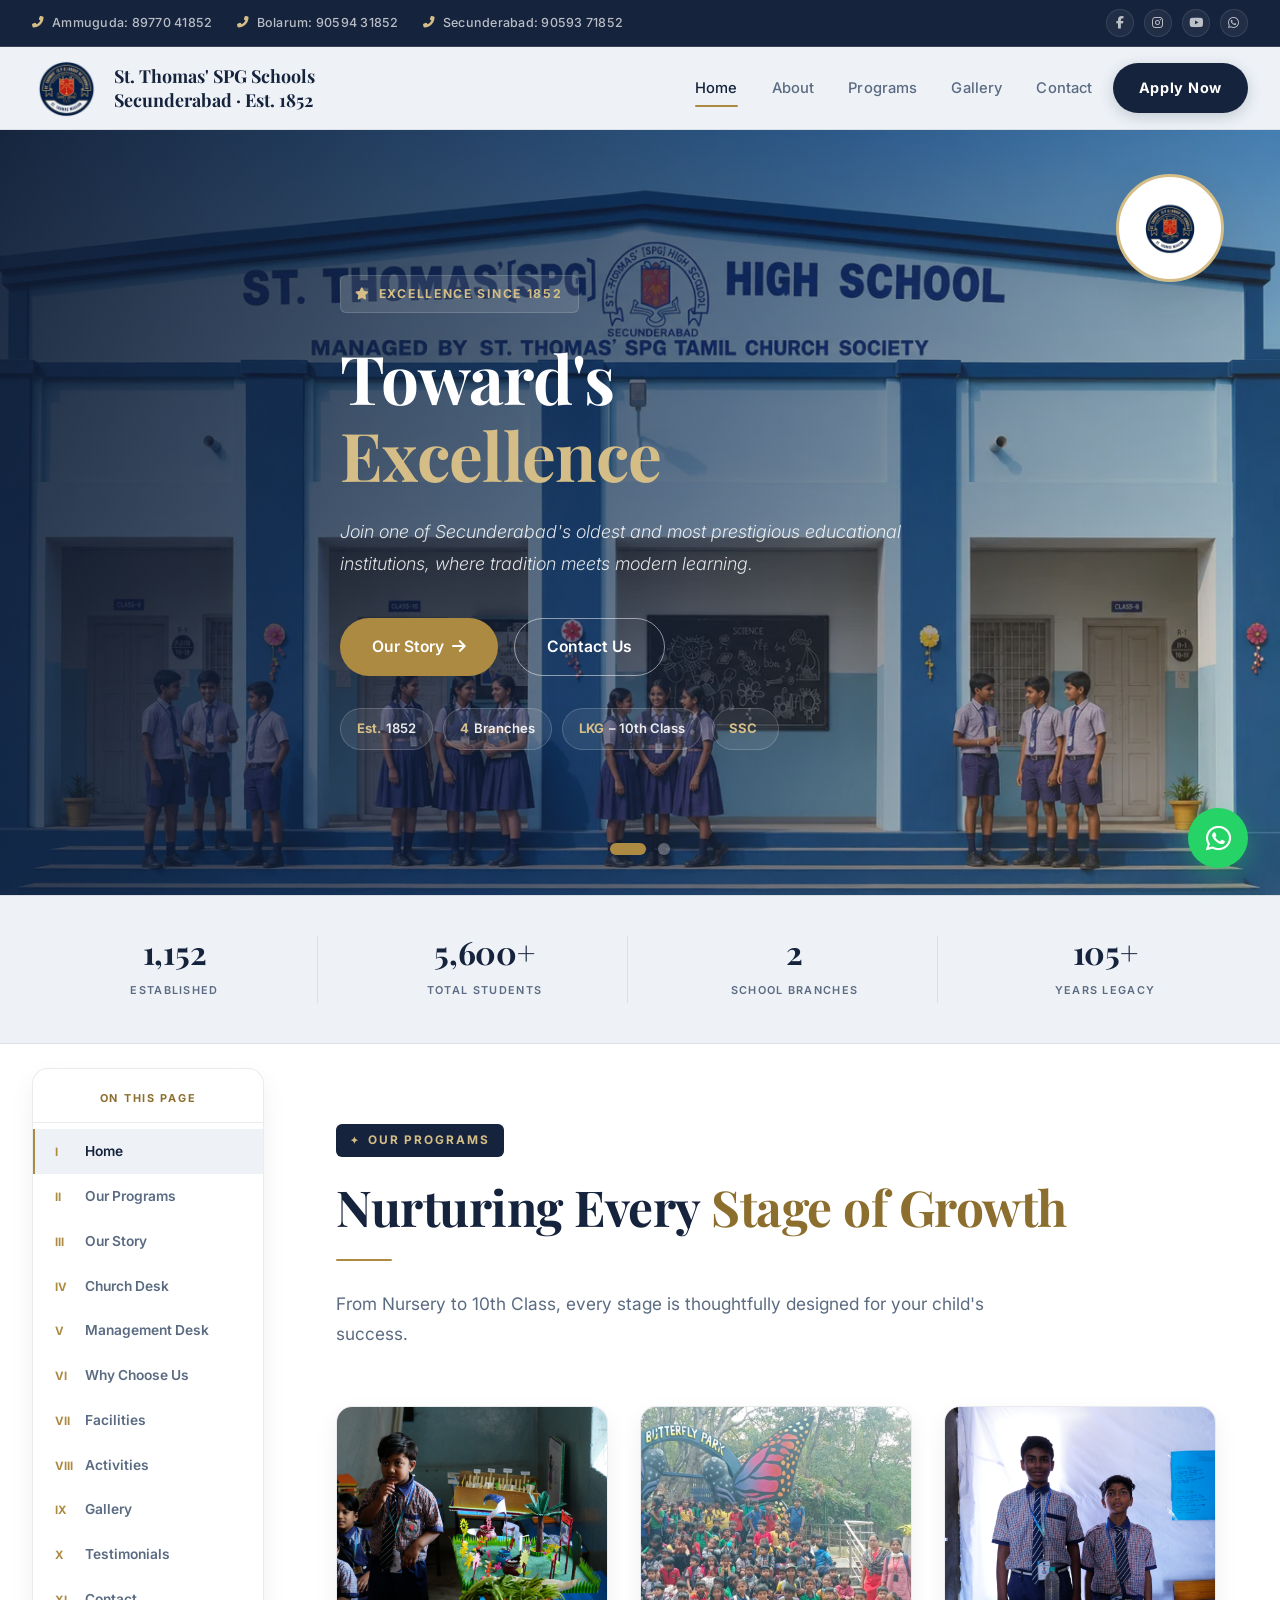
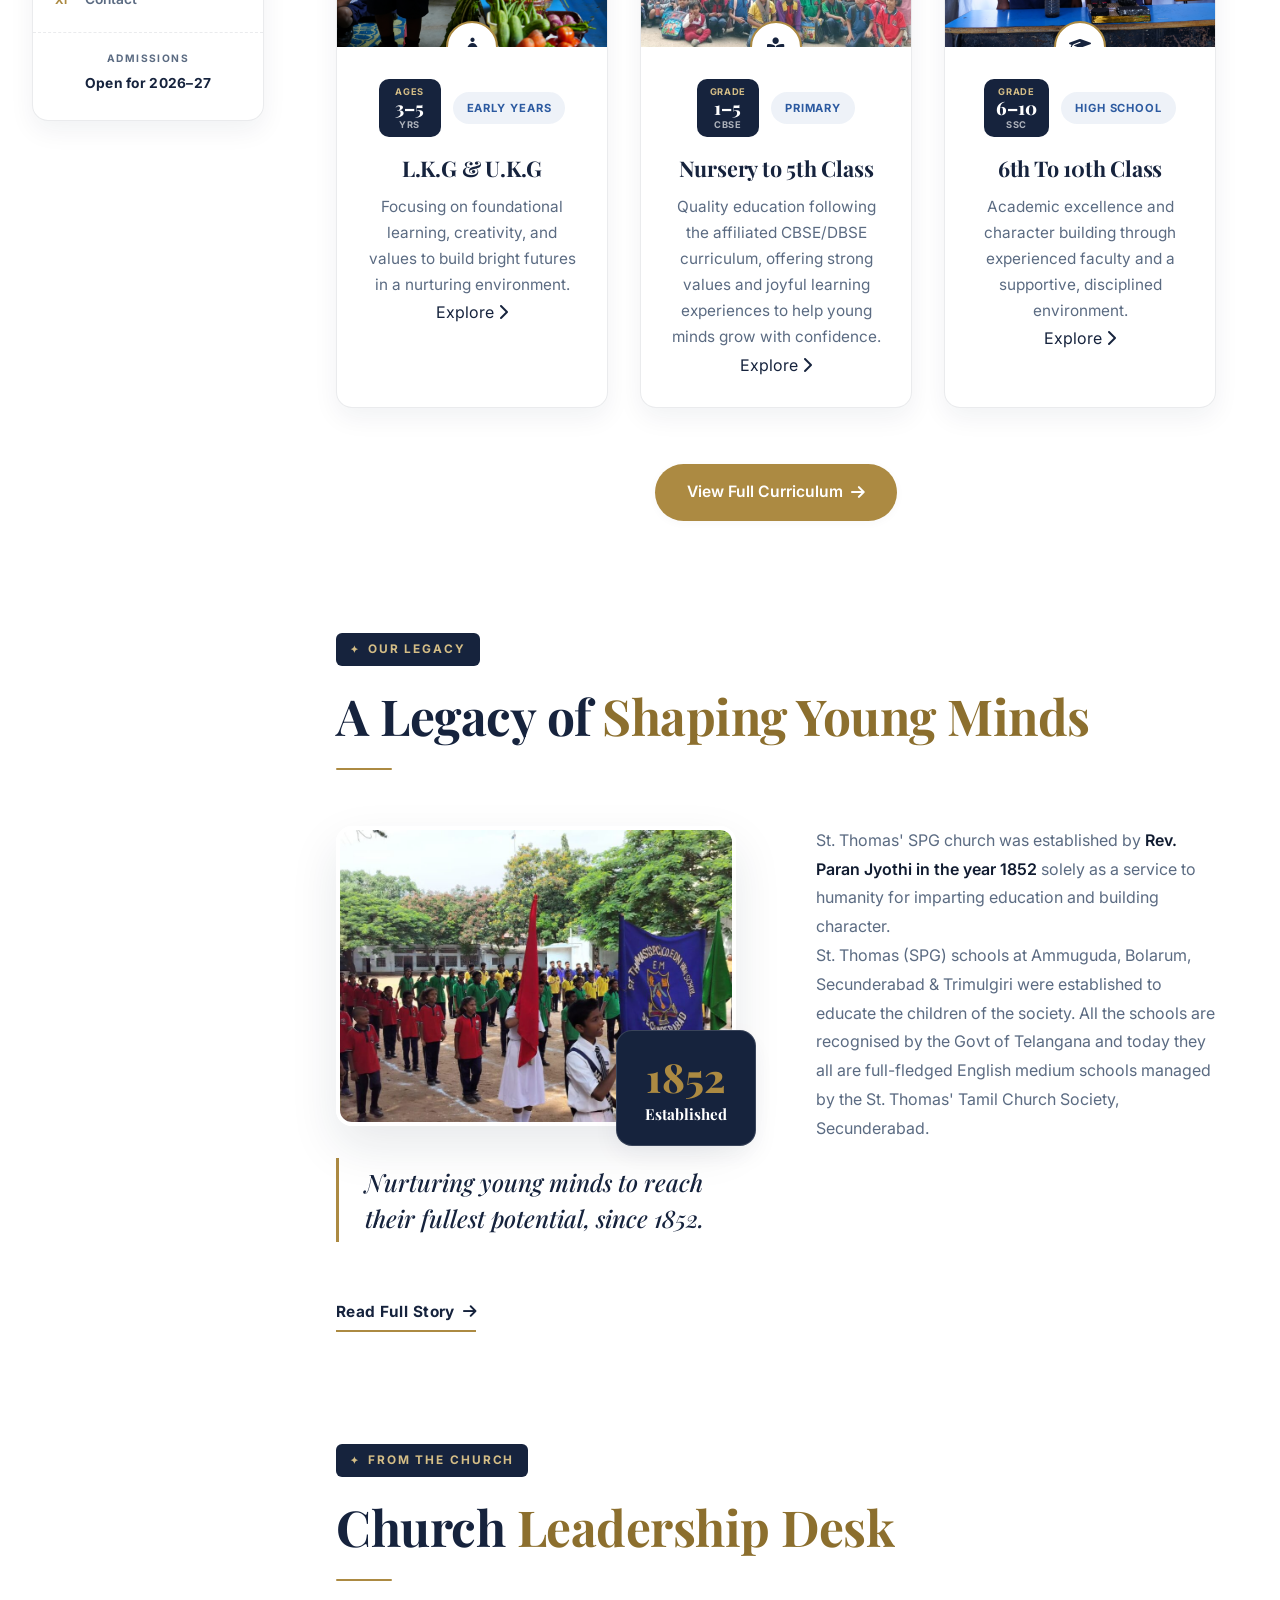
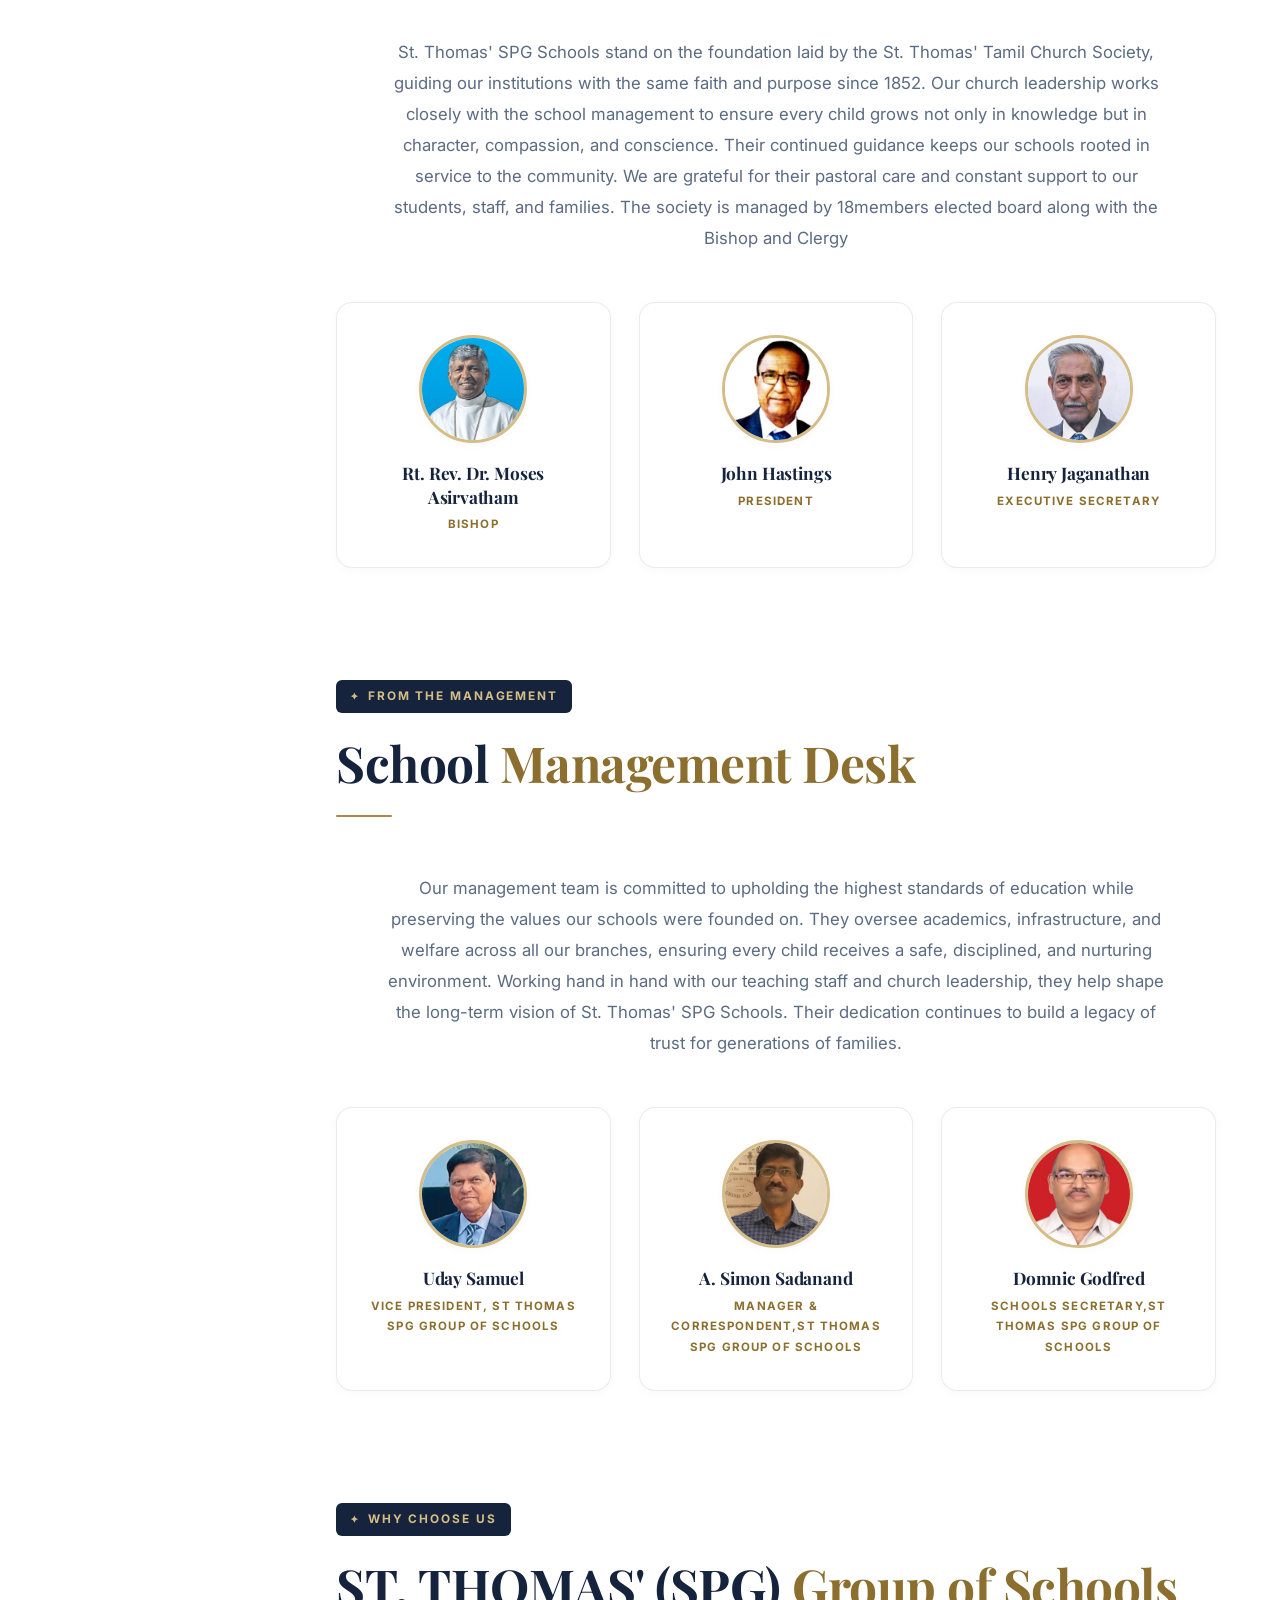
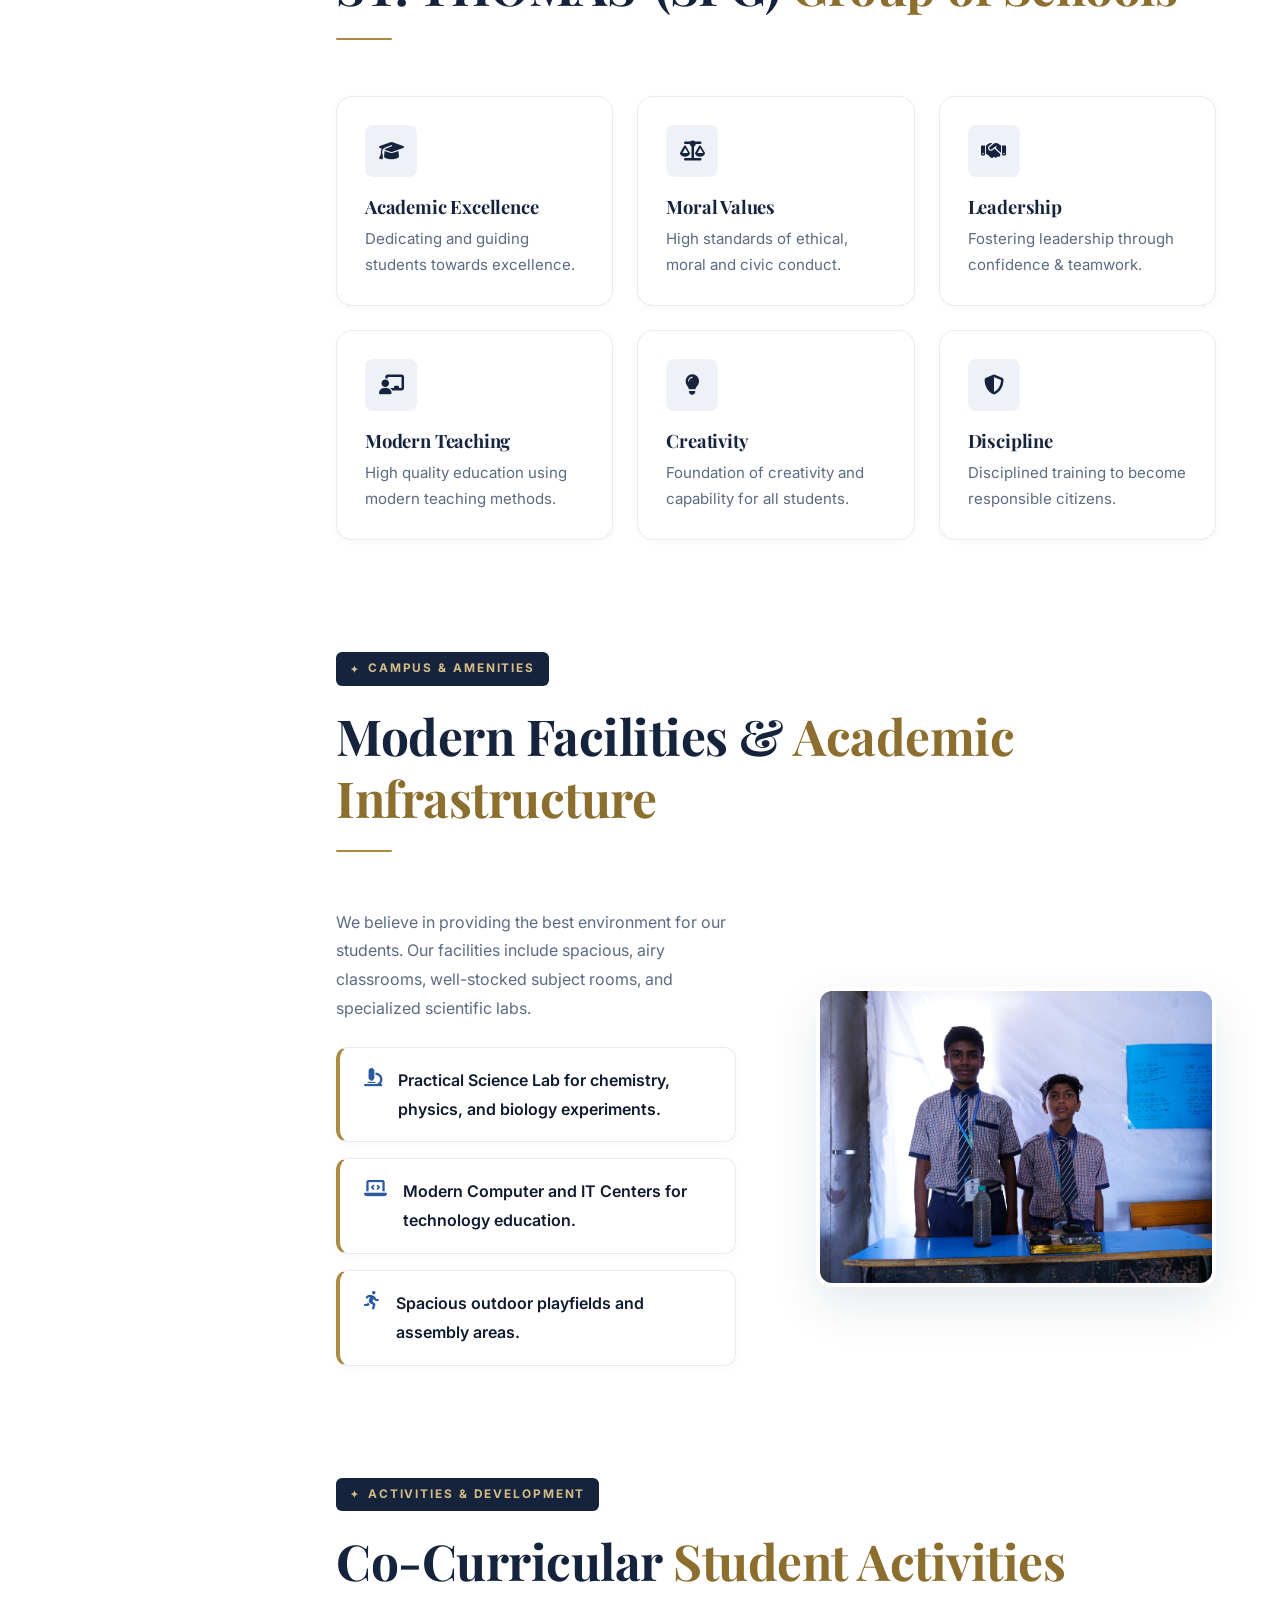
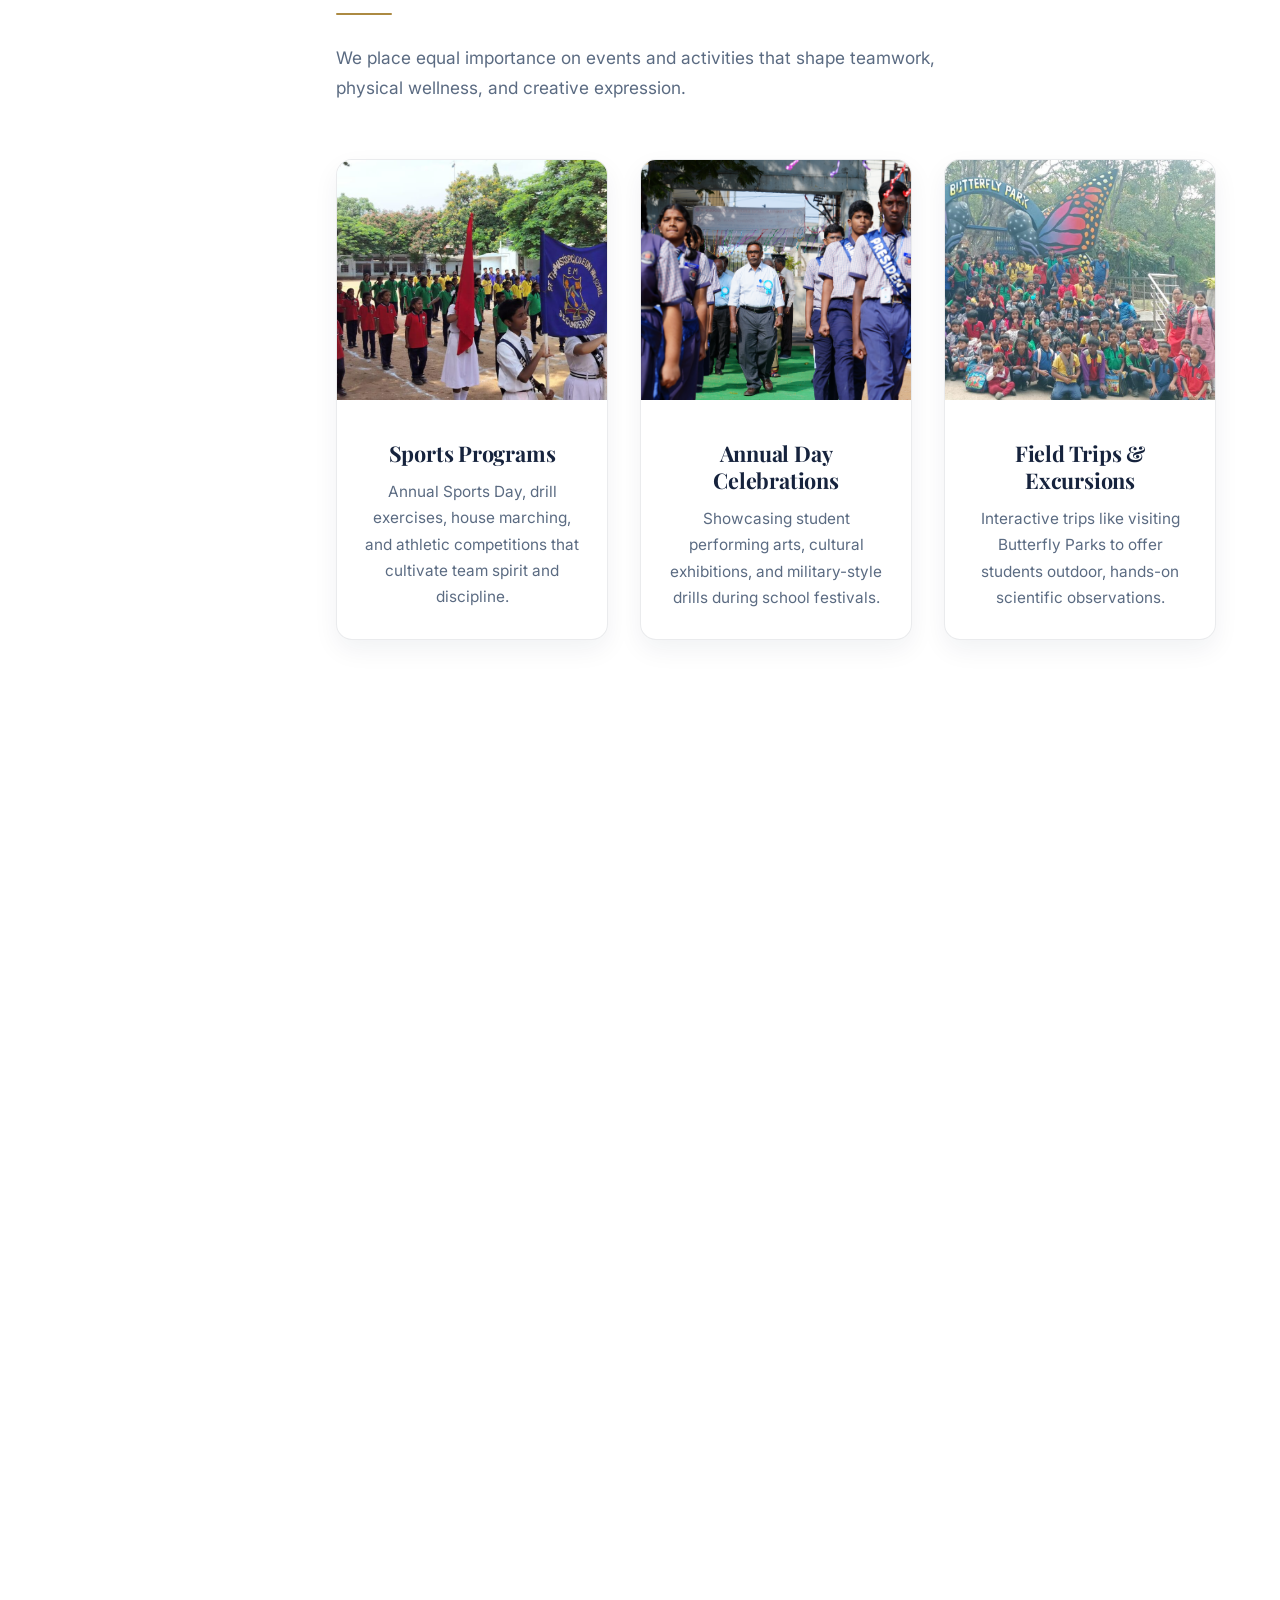
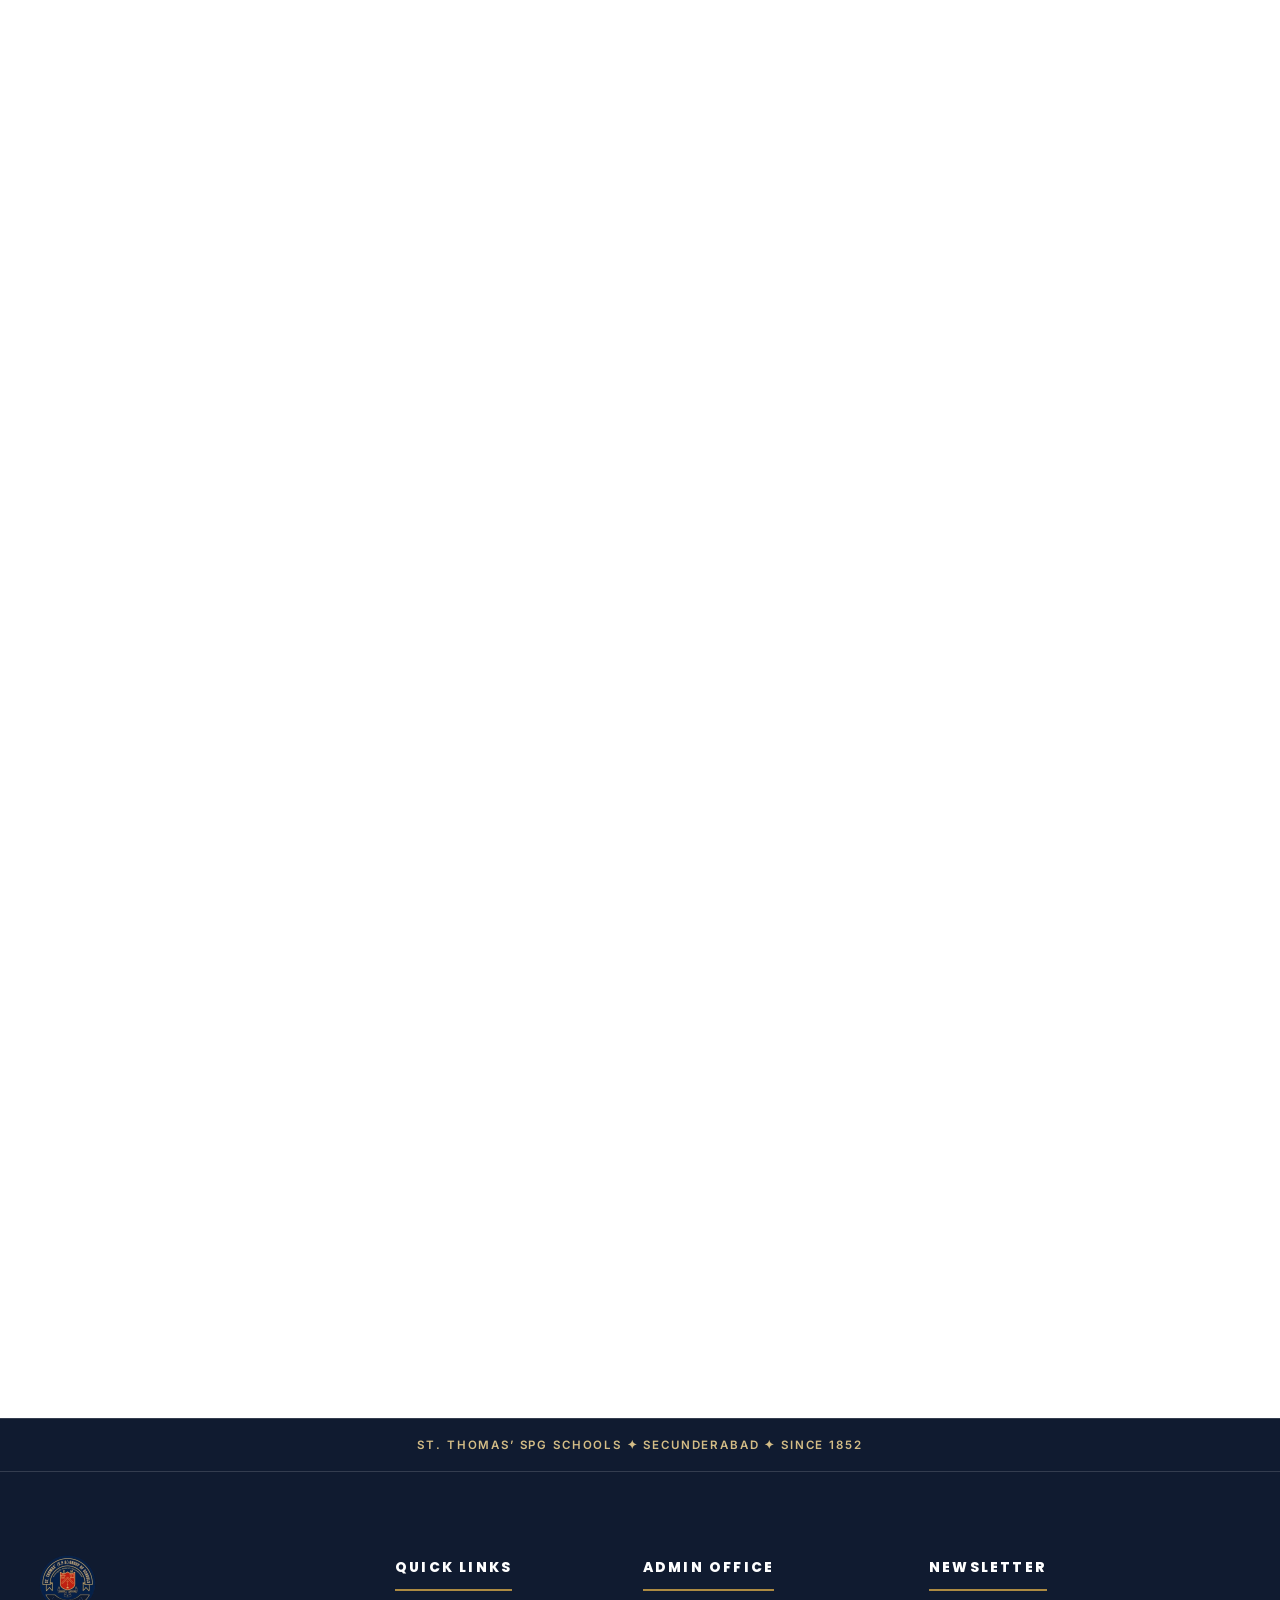
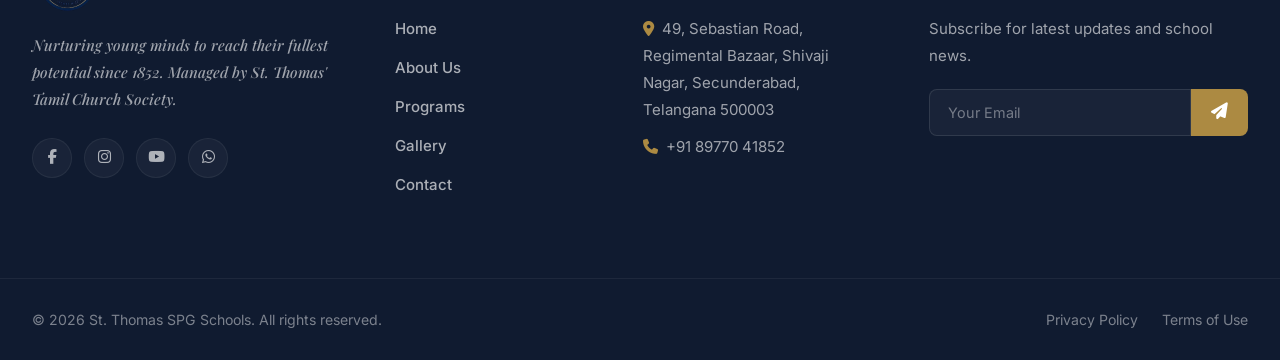
==== commit f26dc509: "Update testimonials, church/management desk sections, about & contact banners, map embeds, gallery s" ====
--- a/index.html
+++ b/index.html
@@ -191,7 +191,7 @@
         </div>
         <div class="program-card reveal">
           <div class="program-card-img">
-            <img src="assets/DSC09499.JPG" alt="High School Exhibition" loading="lazy">
+            <img src="assets/DSC09549.JPG" alt="High School Exhibition" loading="lazy">
             <div class="program-icon"><i class="fas fa-graduation-cap"></i></div>
           </div>
           <div class="program-card-body">
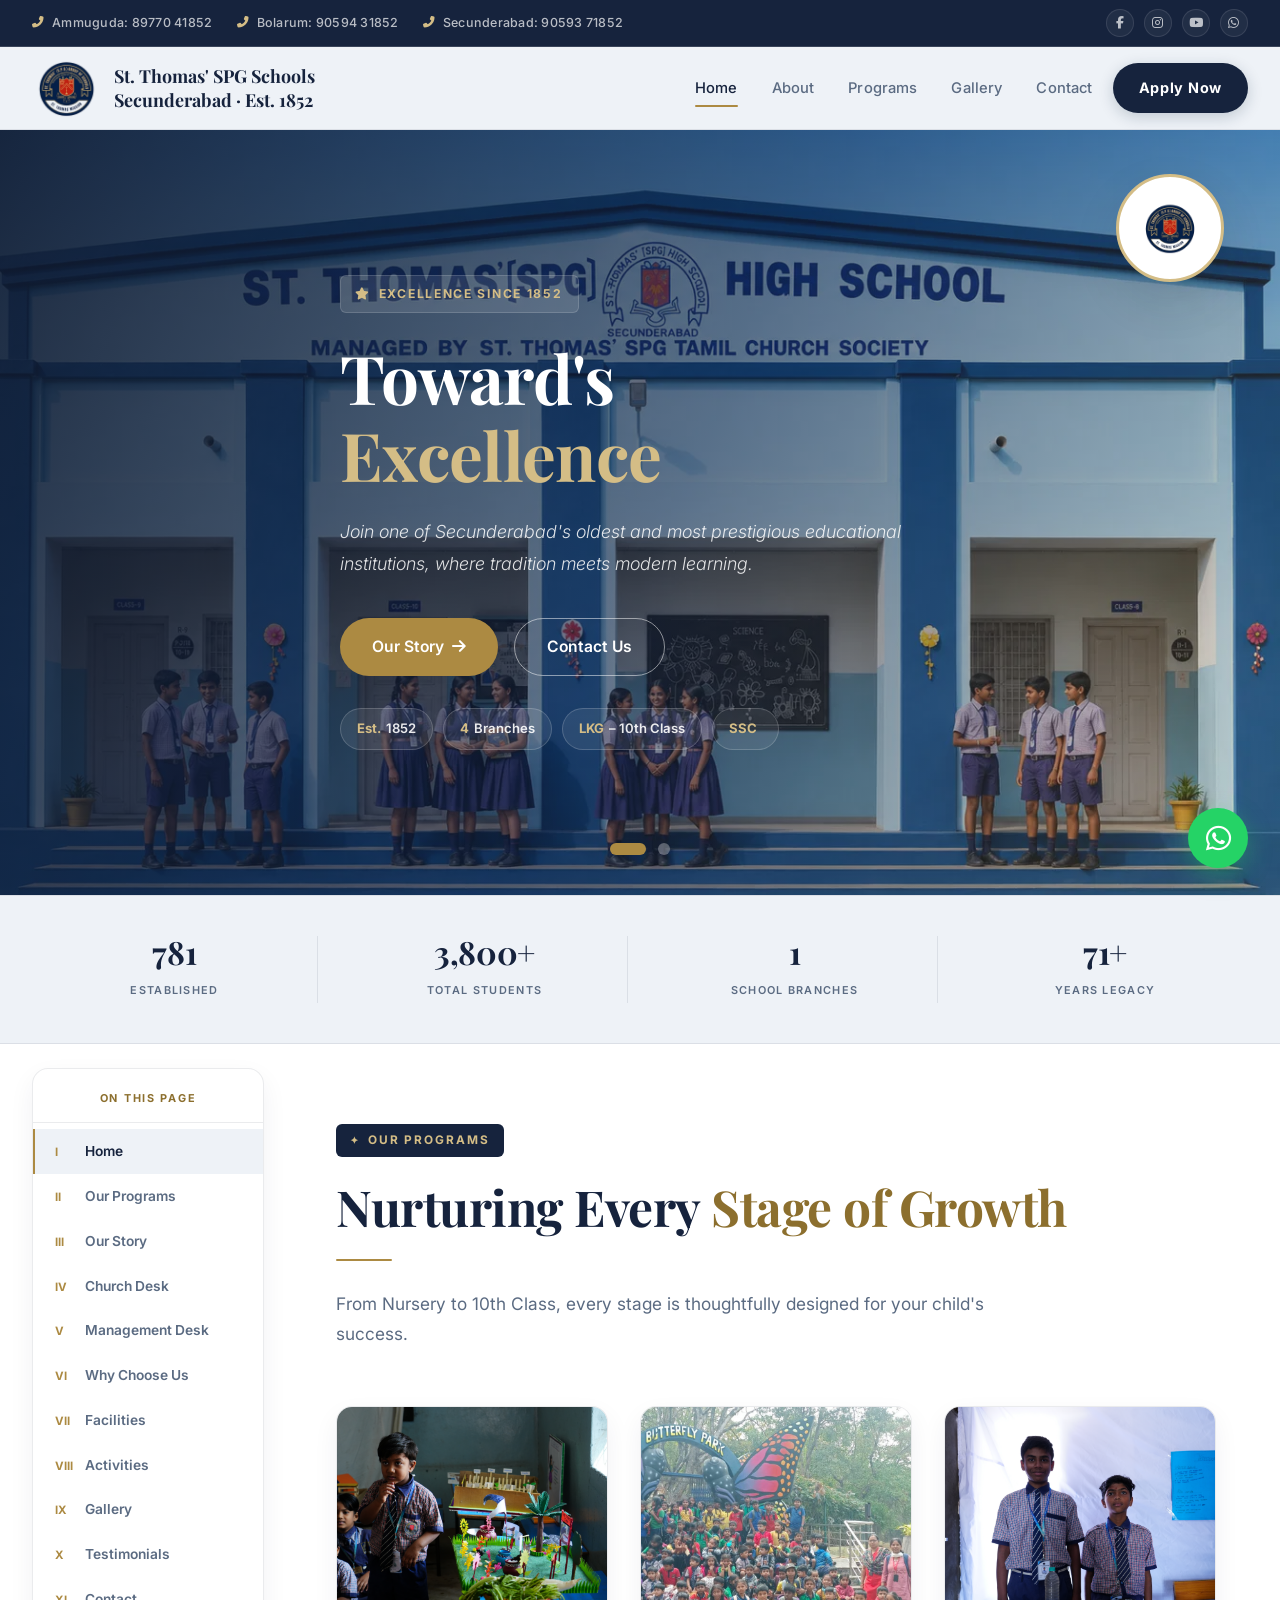
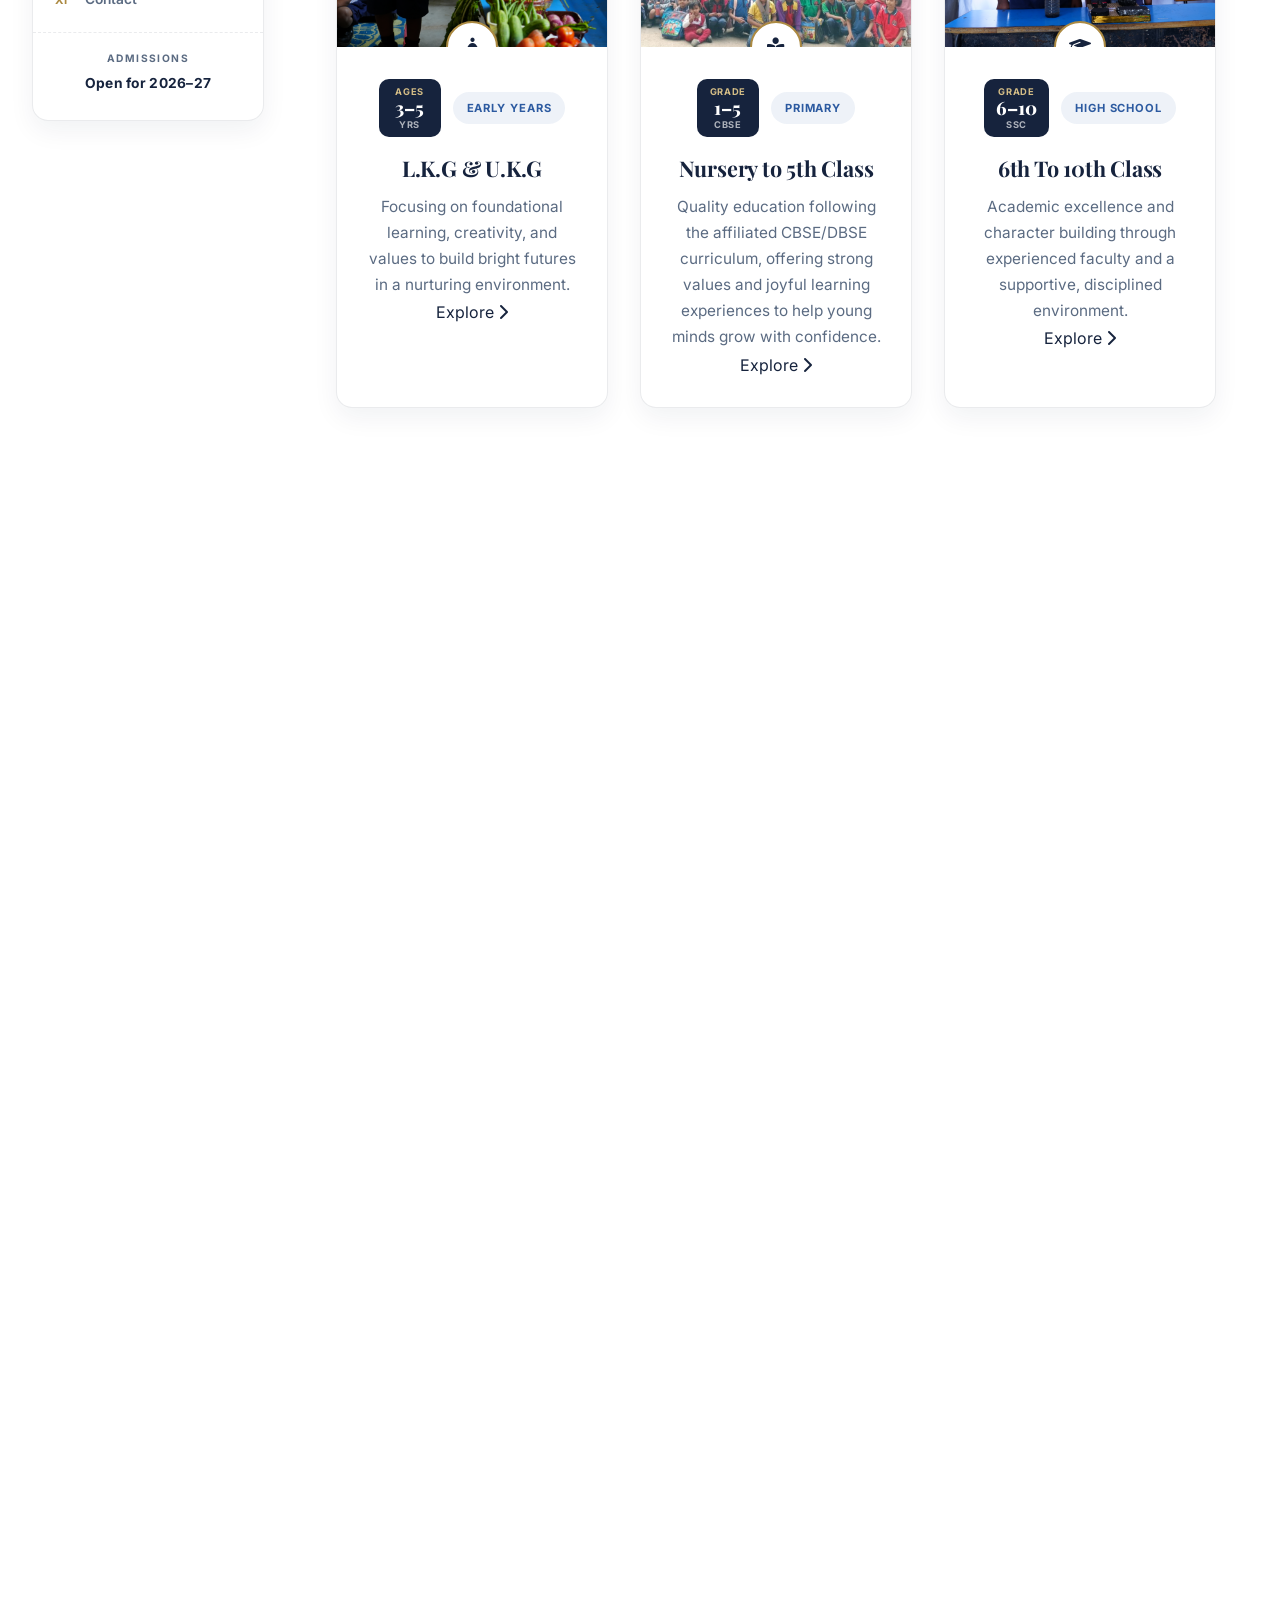
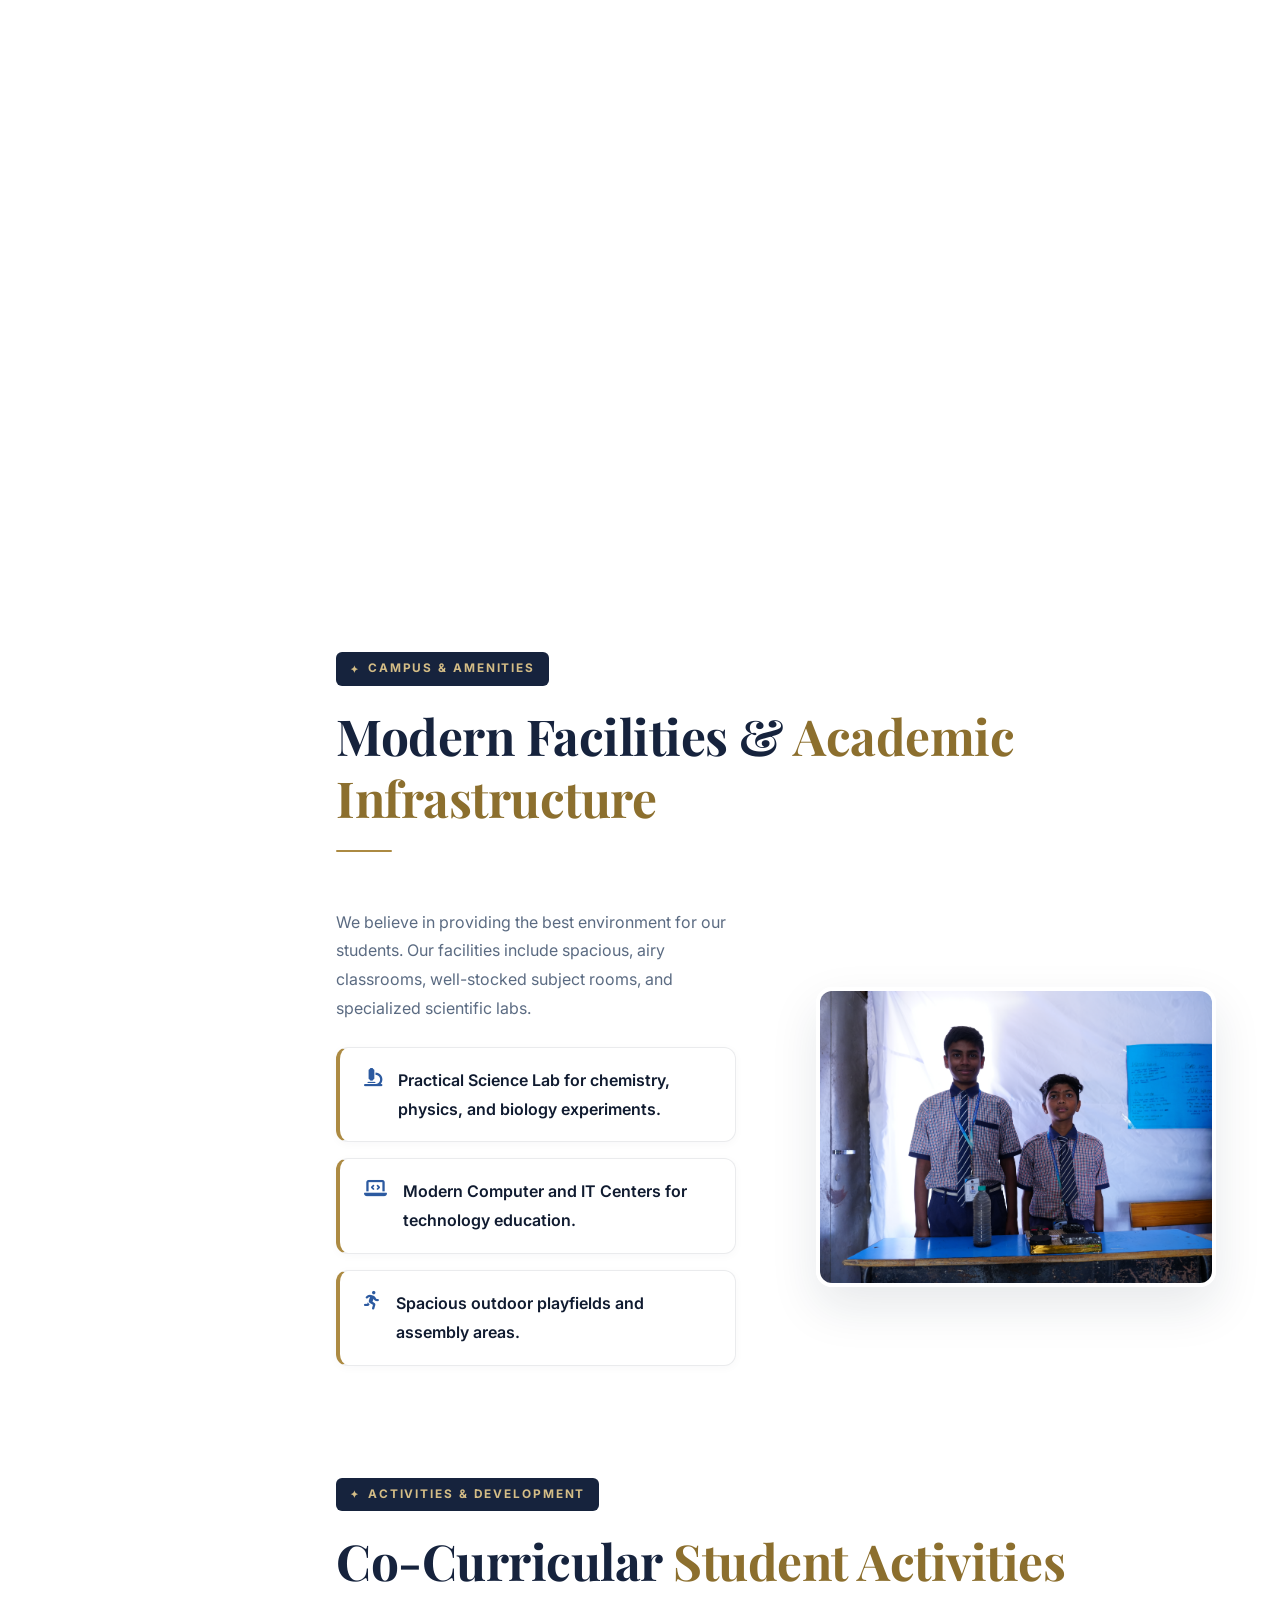
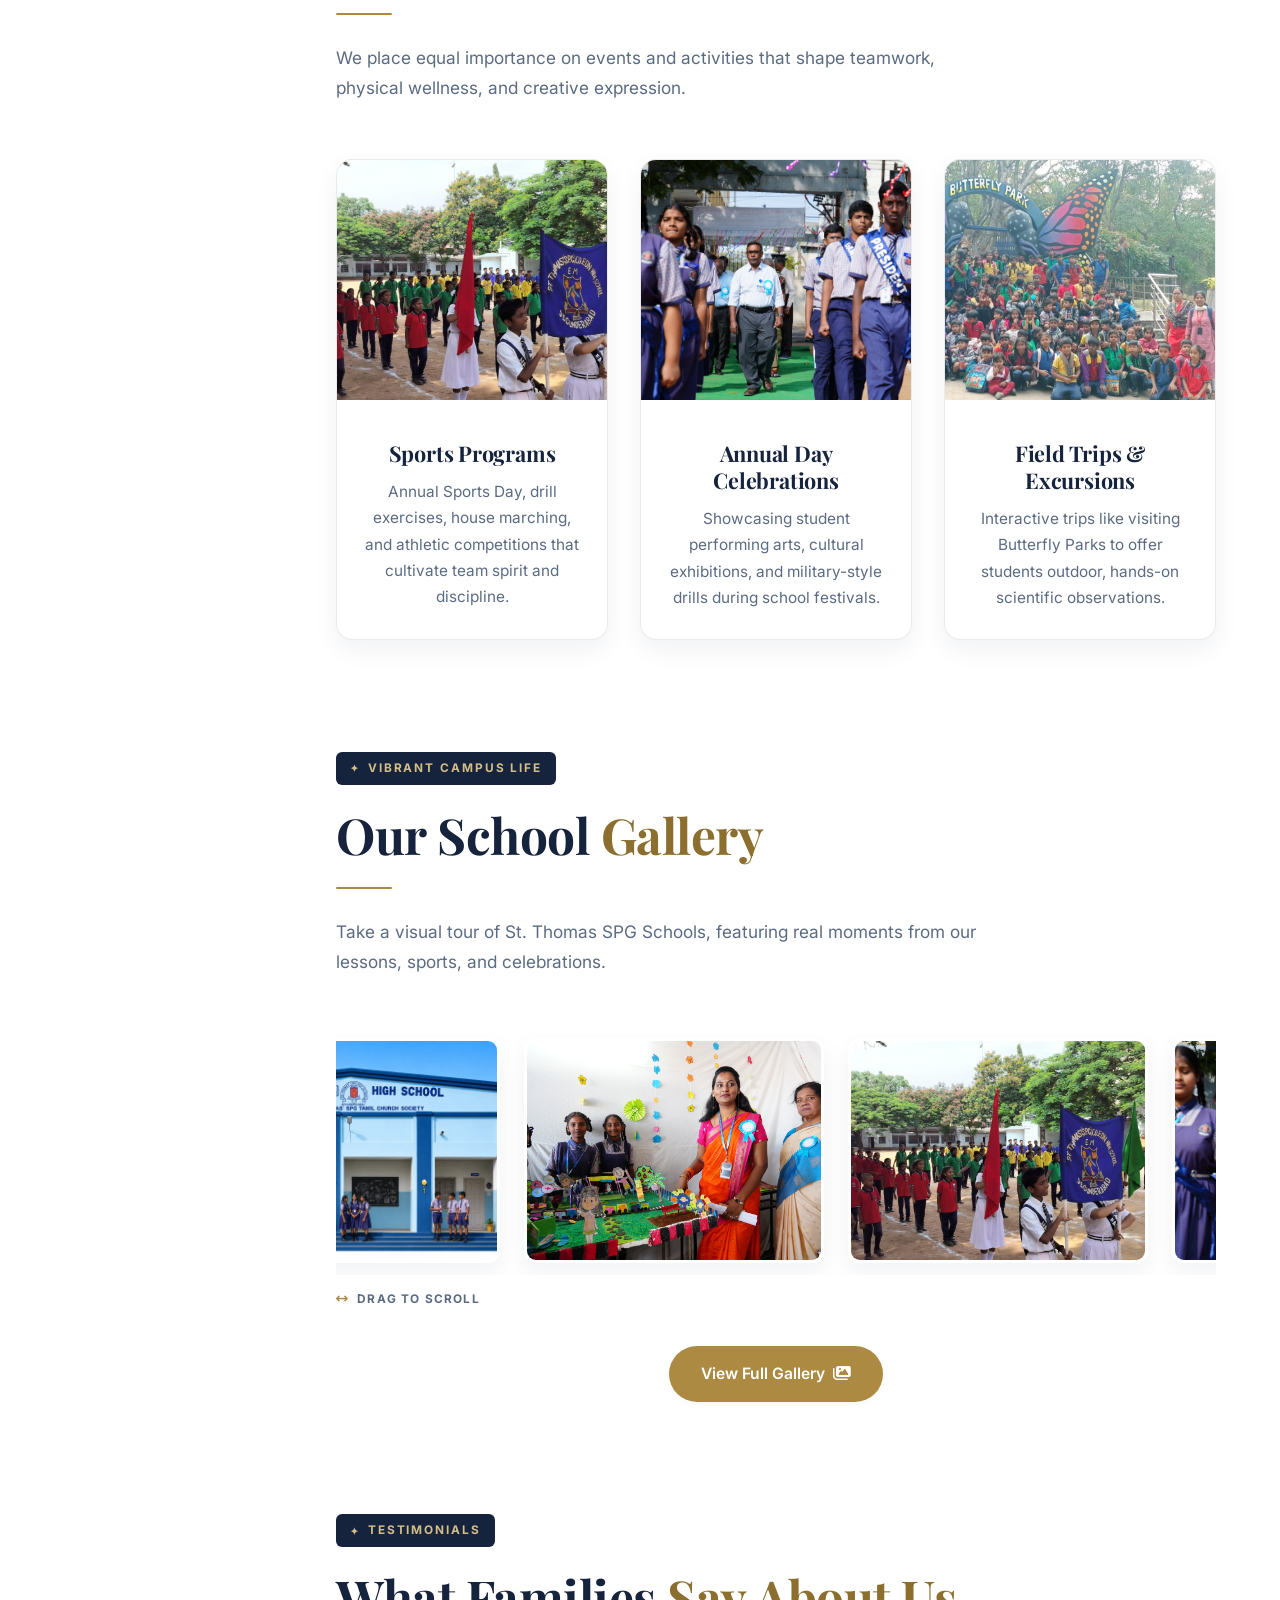
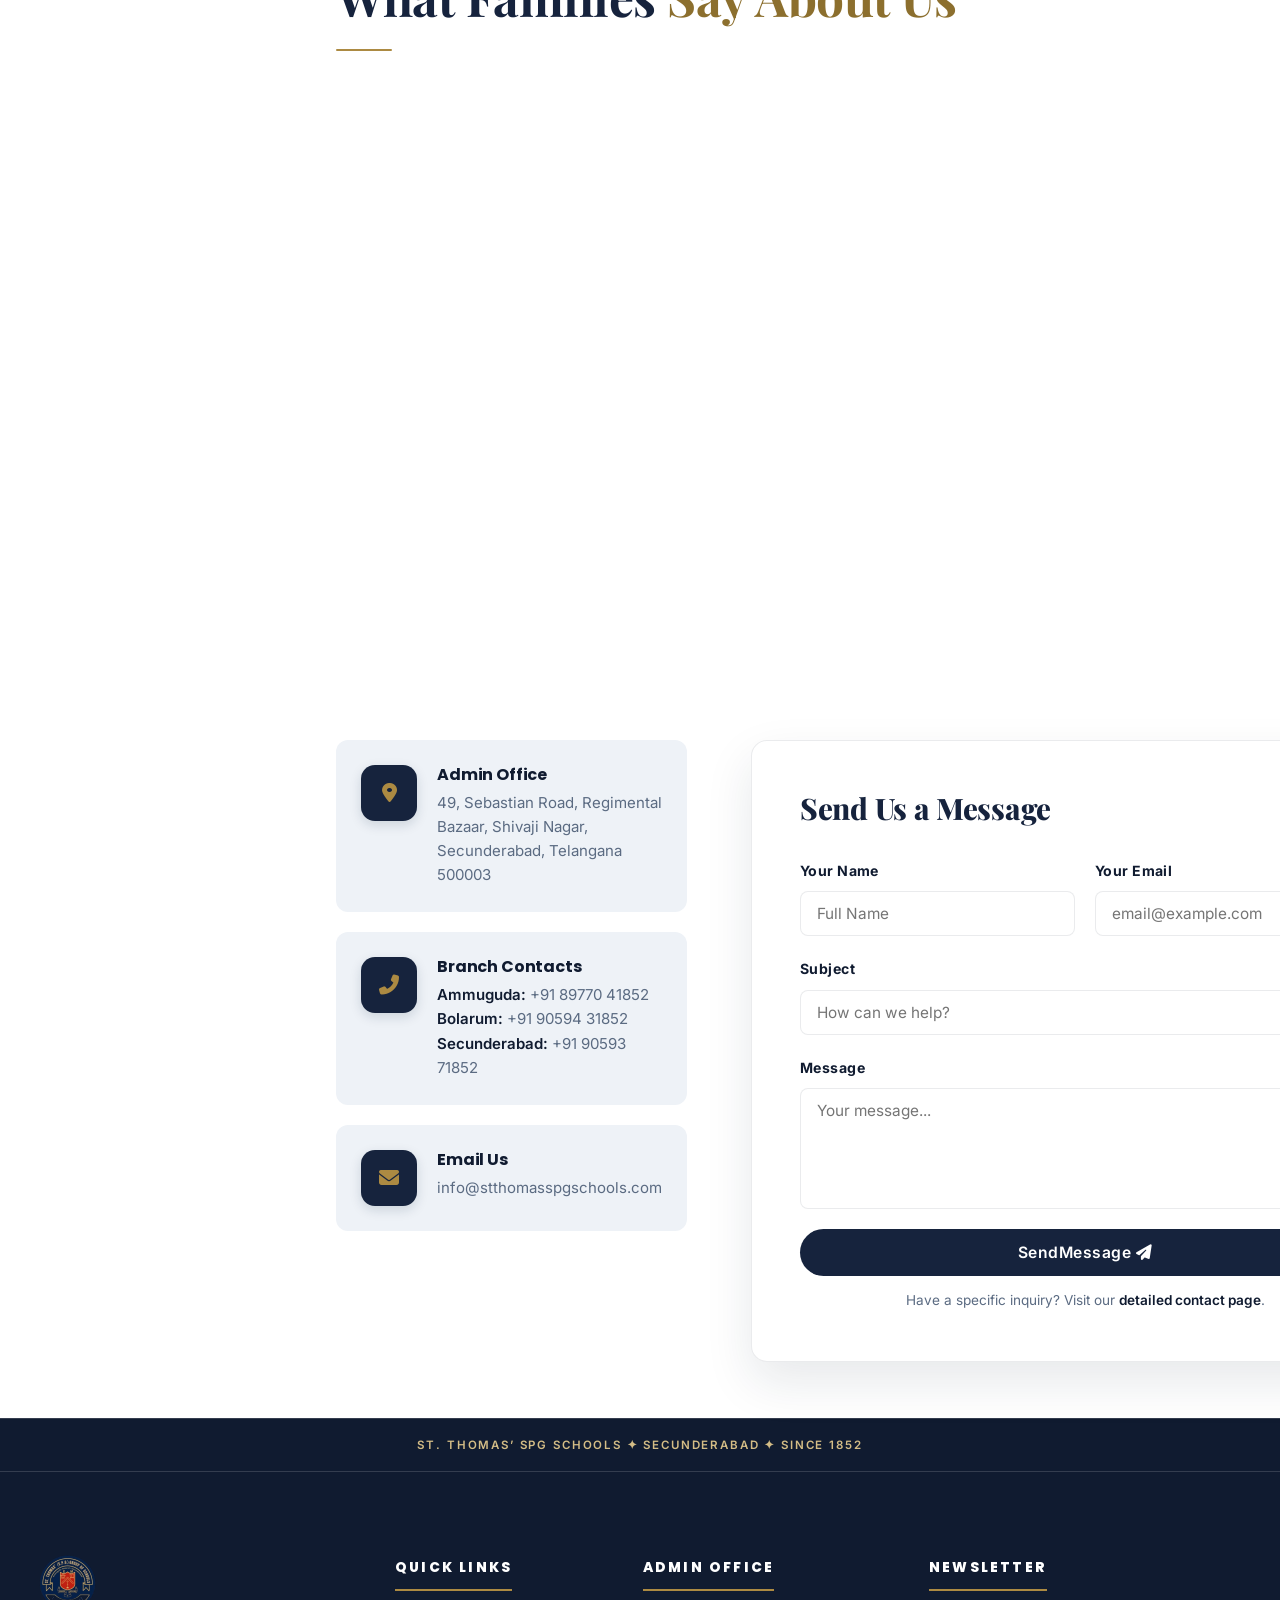
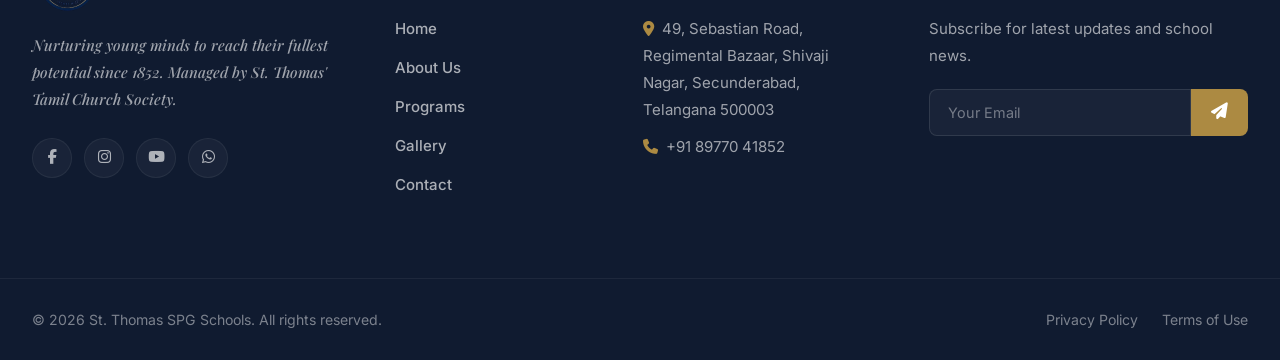
==== commit 0d9fa5cd: "Update testimonials, church/management desk sections, about & contact banners, map embeds, gallery s" ====
--- a/index.html
+++ b/index.html
@@ -9,7 +9,7 @@
   <link rel="preconnect" href="https://fonts.gstatic.com" crossorigin>
   <link href="https://fonts.googleapis.com/css2?family=Poppins:wght@300;400;500;600;700;800&family=Montserrat:wght@400;500;600;700;800&family=Inter:wght@300;400;500;600;700&display=swap" rel="stylesheet">
   <link rel="stylesheet" href="https://cdnjs.cloudflare.com/ajax/libs/font-awesome/6.5.1/css/all.min.css">
-  <link rel="stylesheet" href="style.css?v=20">
+  <link rel="stylesheet" href="style.css?v=22">
 </head>
 <body>
 
--- a/style.css
+++ b/style.css
@@ -1339,6 +1339,7 @@
   .stats-grid, .cocurr-grid { grid-template-columns: repeat(2,1fr); gap: 20px; }
   .contact-grid { grid-template-columns: 1fr; gap: 48px; }
   .story-image-wrap img, .about-intro-grid img, .why-image img, .prog-section img { height: auto; }
+  .arch-image-wrap img { height: 100%; } /* the intro-grid rule above would otherwise flatten the arch photo */
   .story-badge { bottom: -16px; right: 8px; }
   .lightbox-prev { left: -50px; }
   .lightbox-next { right: -50px; }
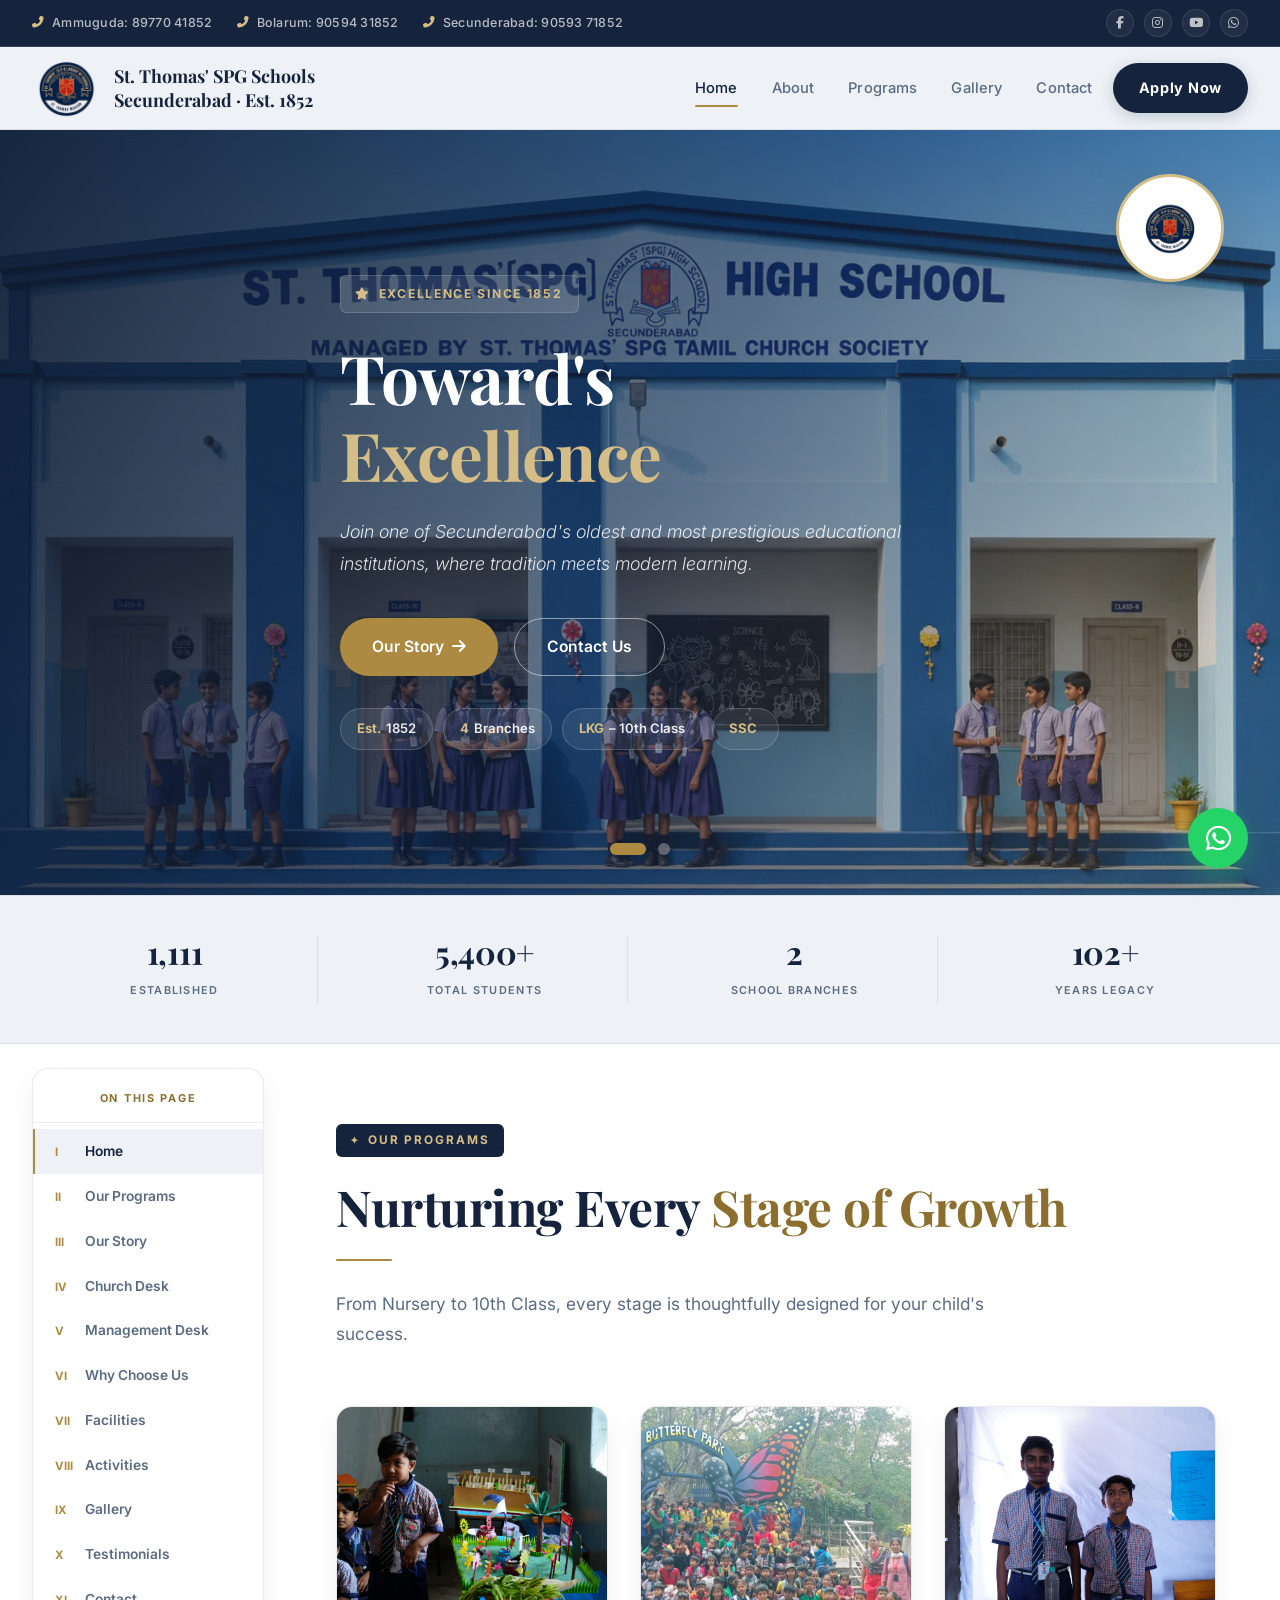
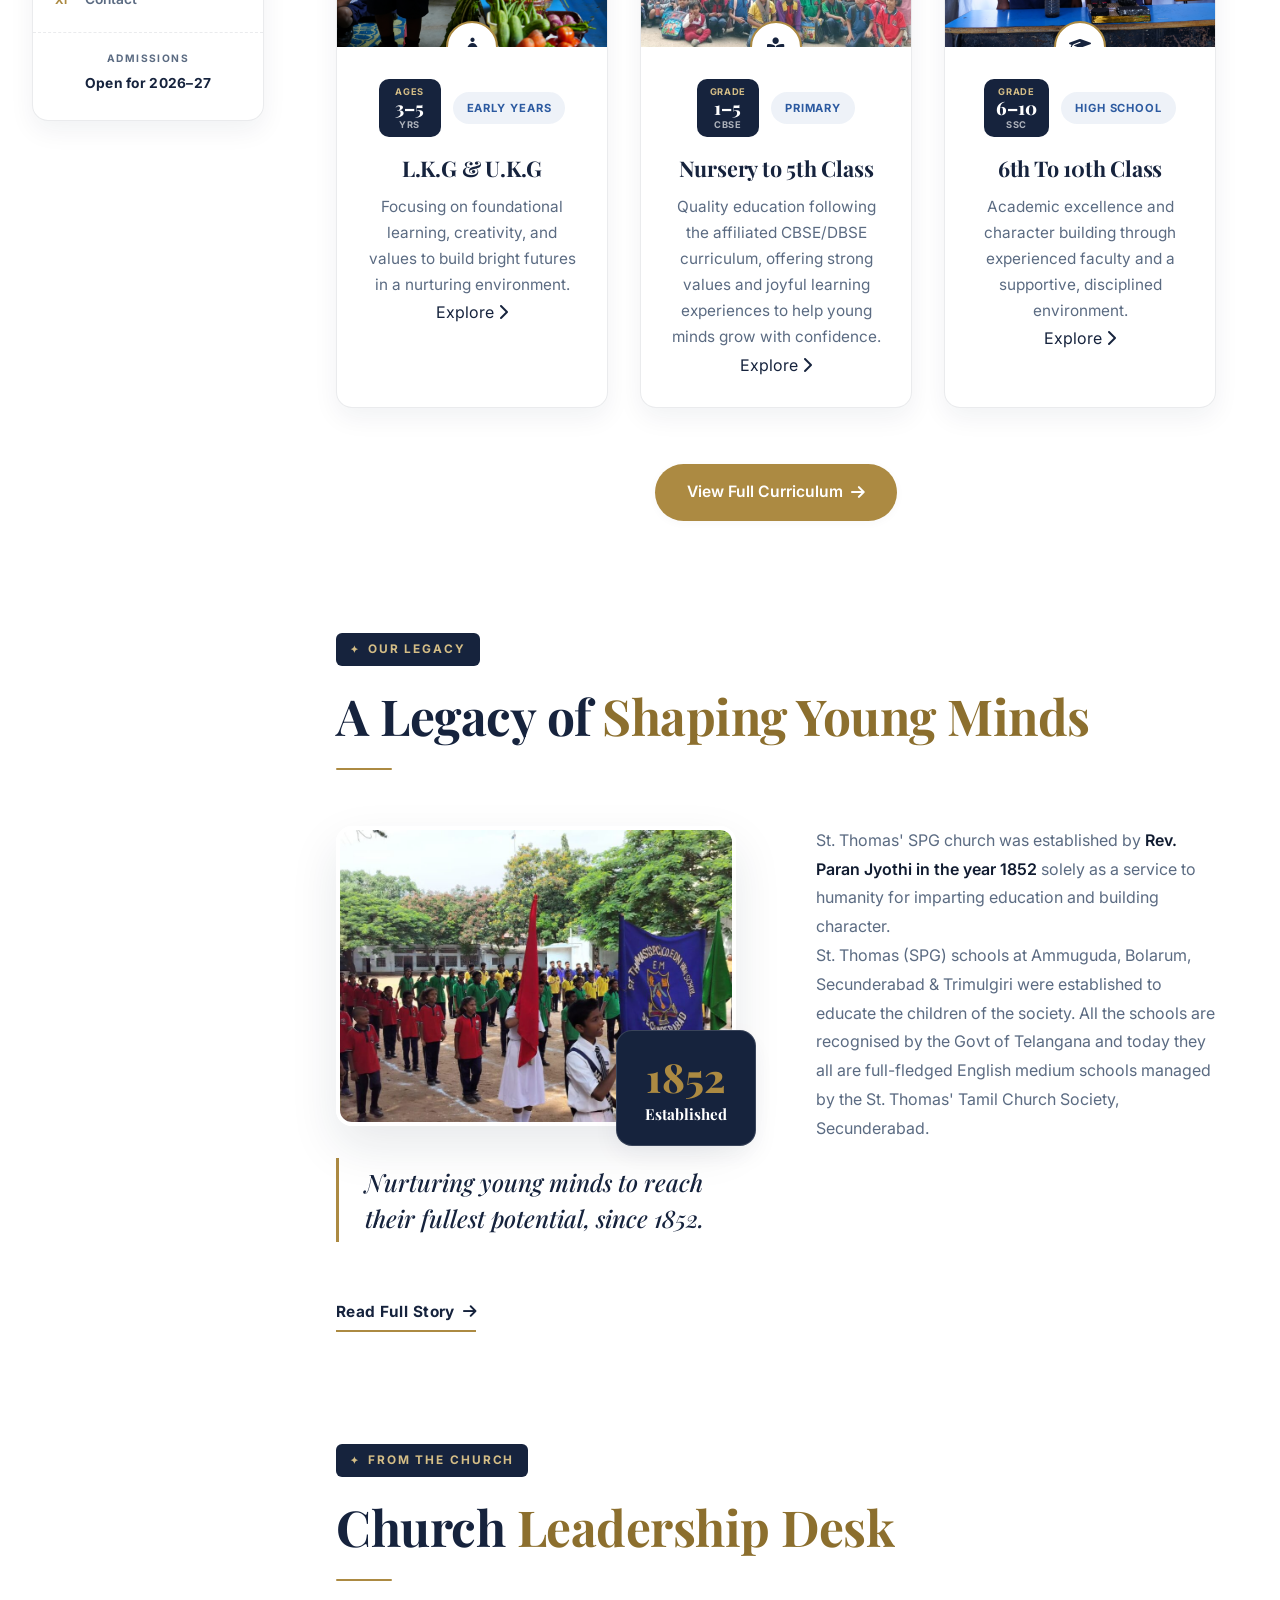
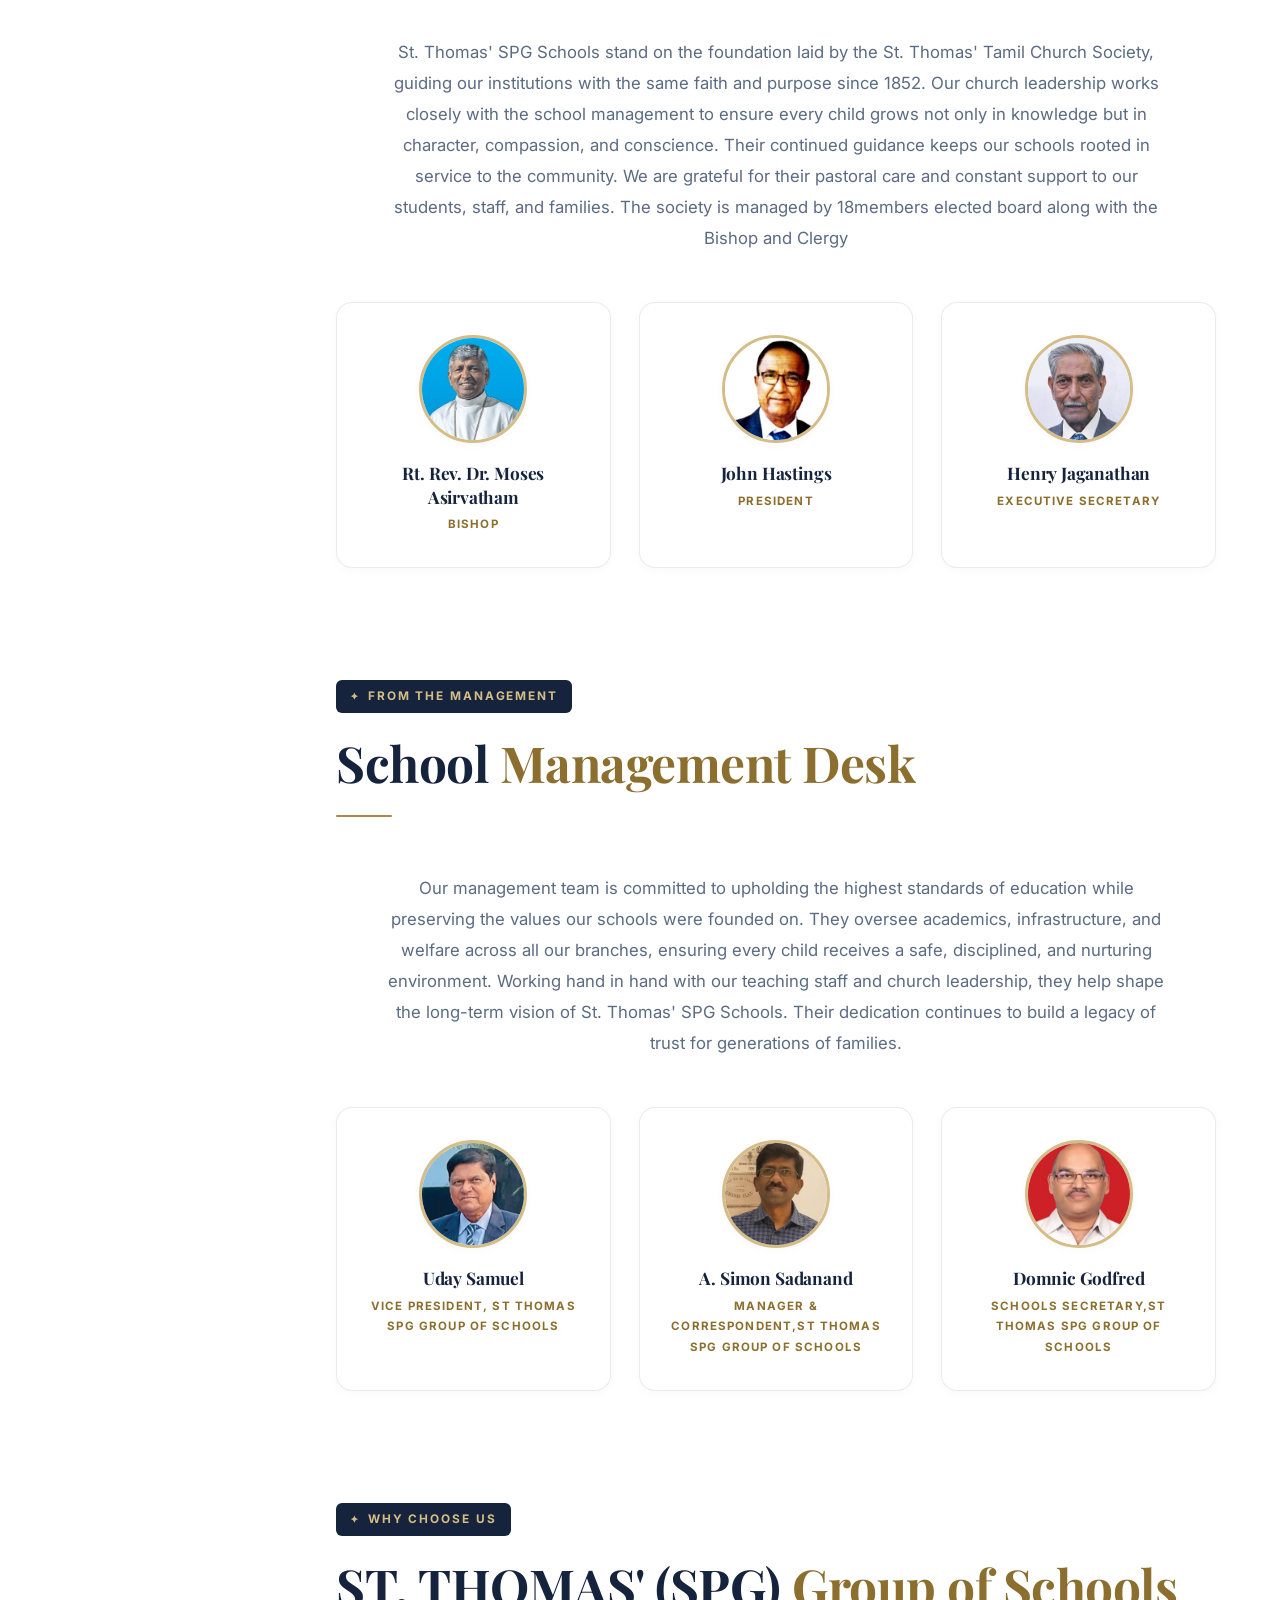
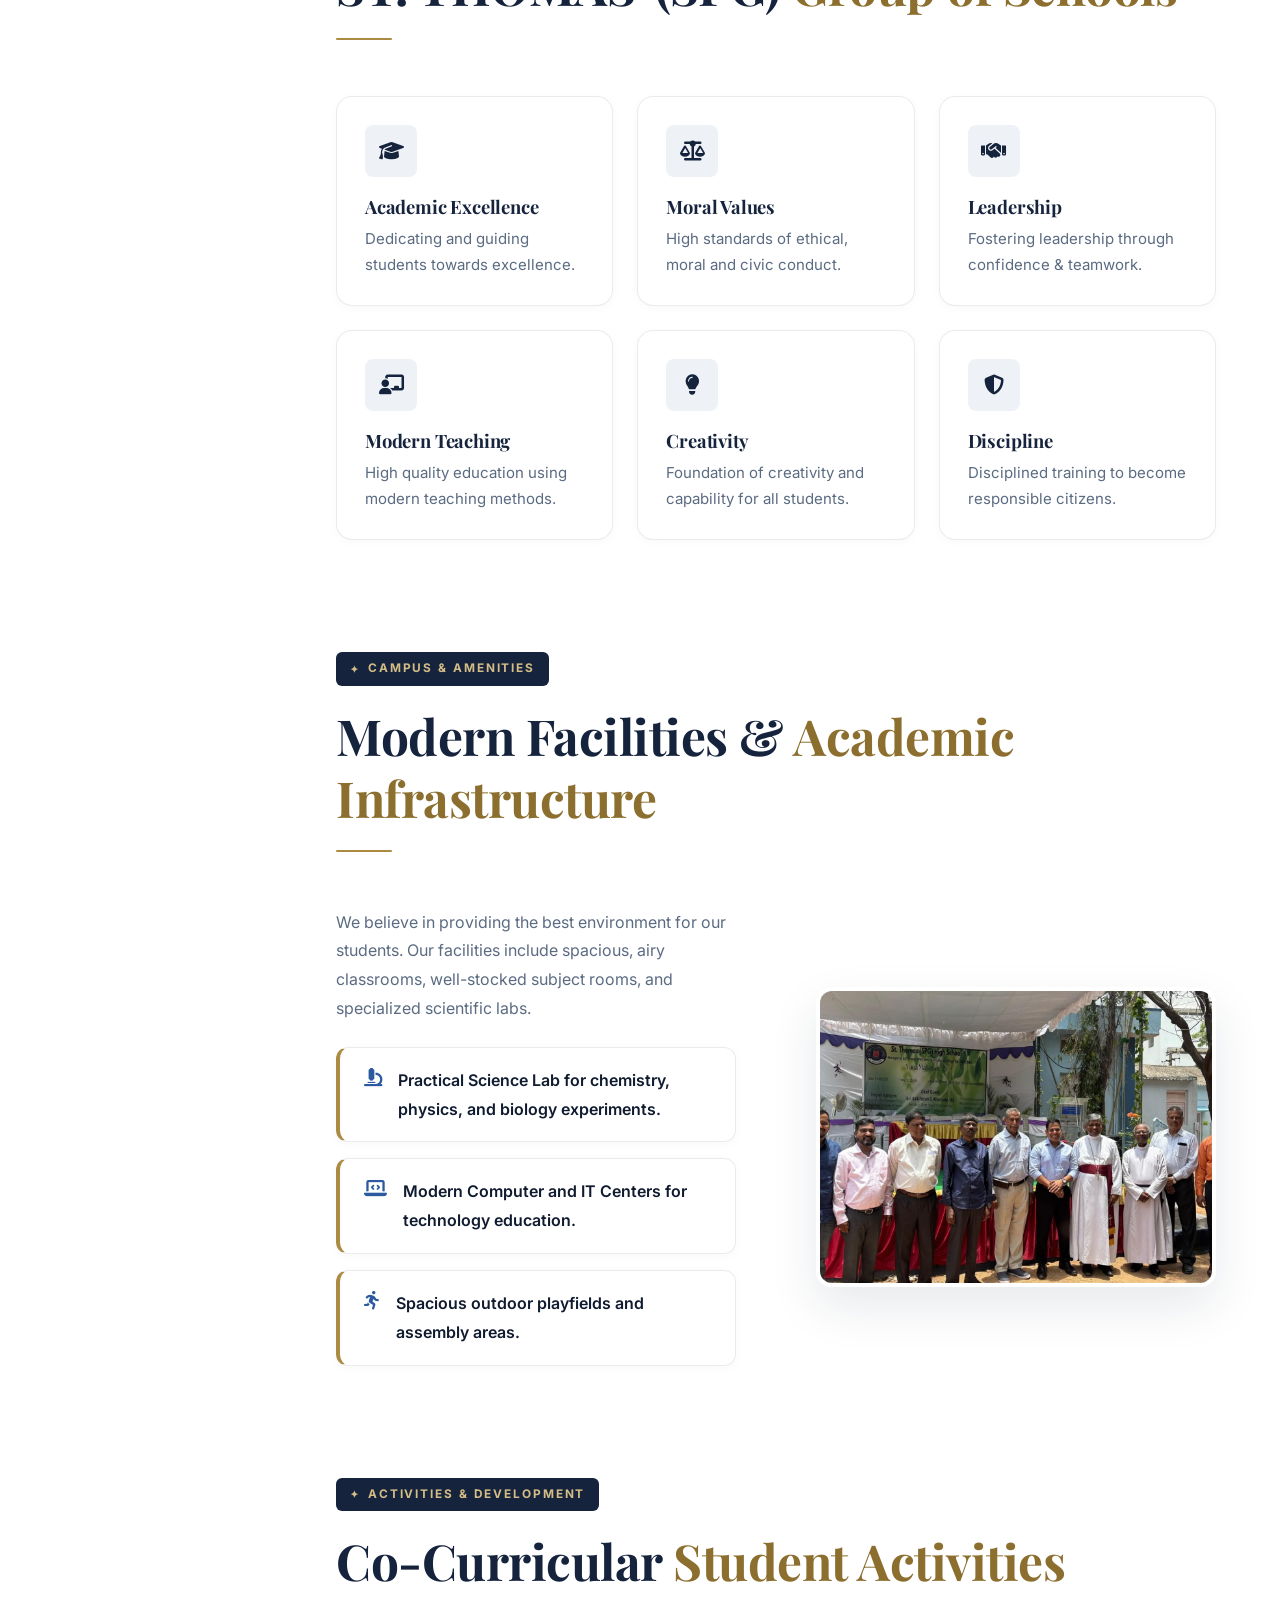
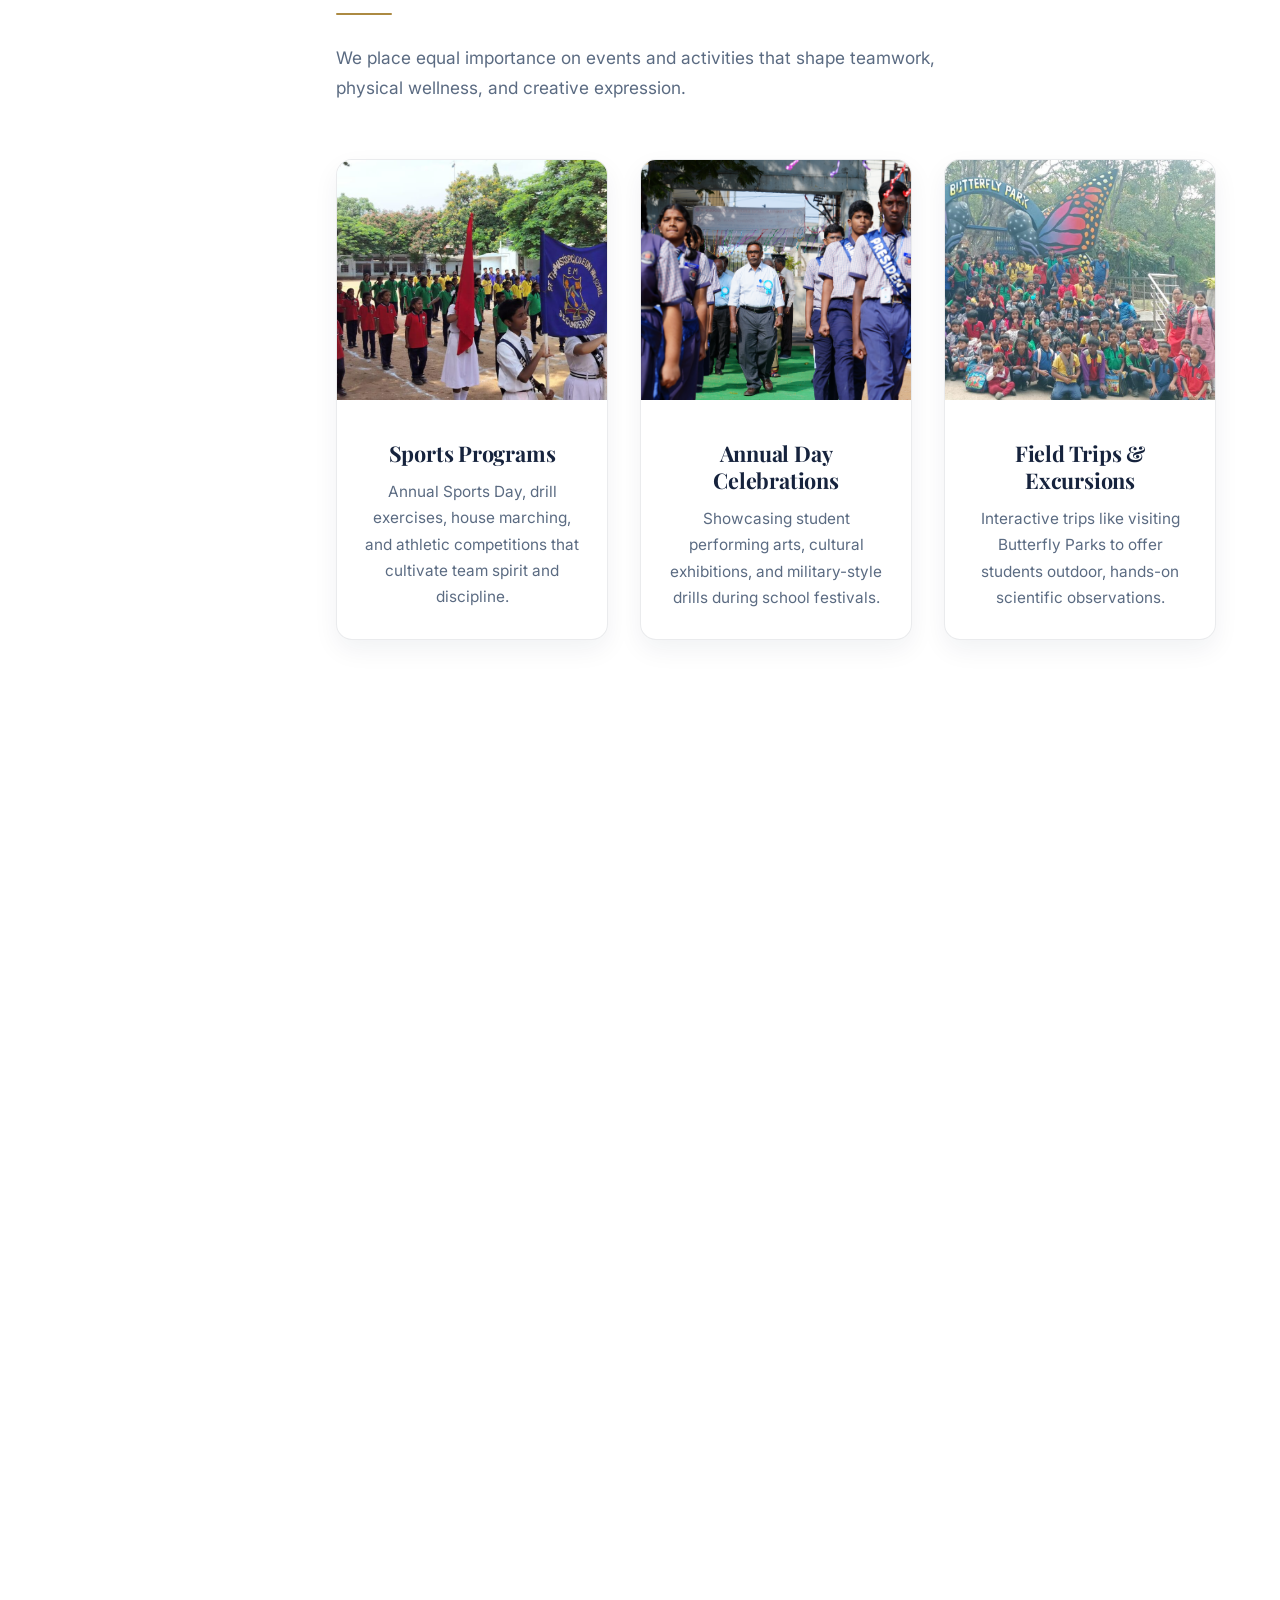
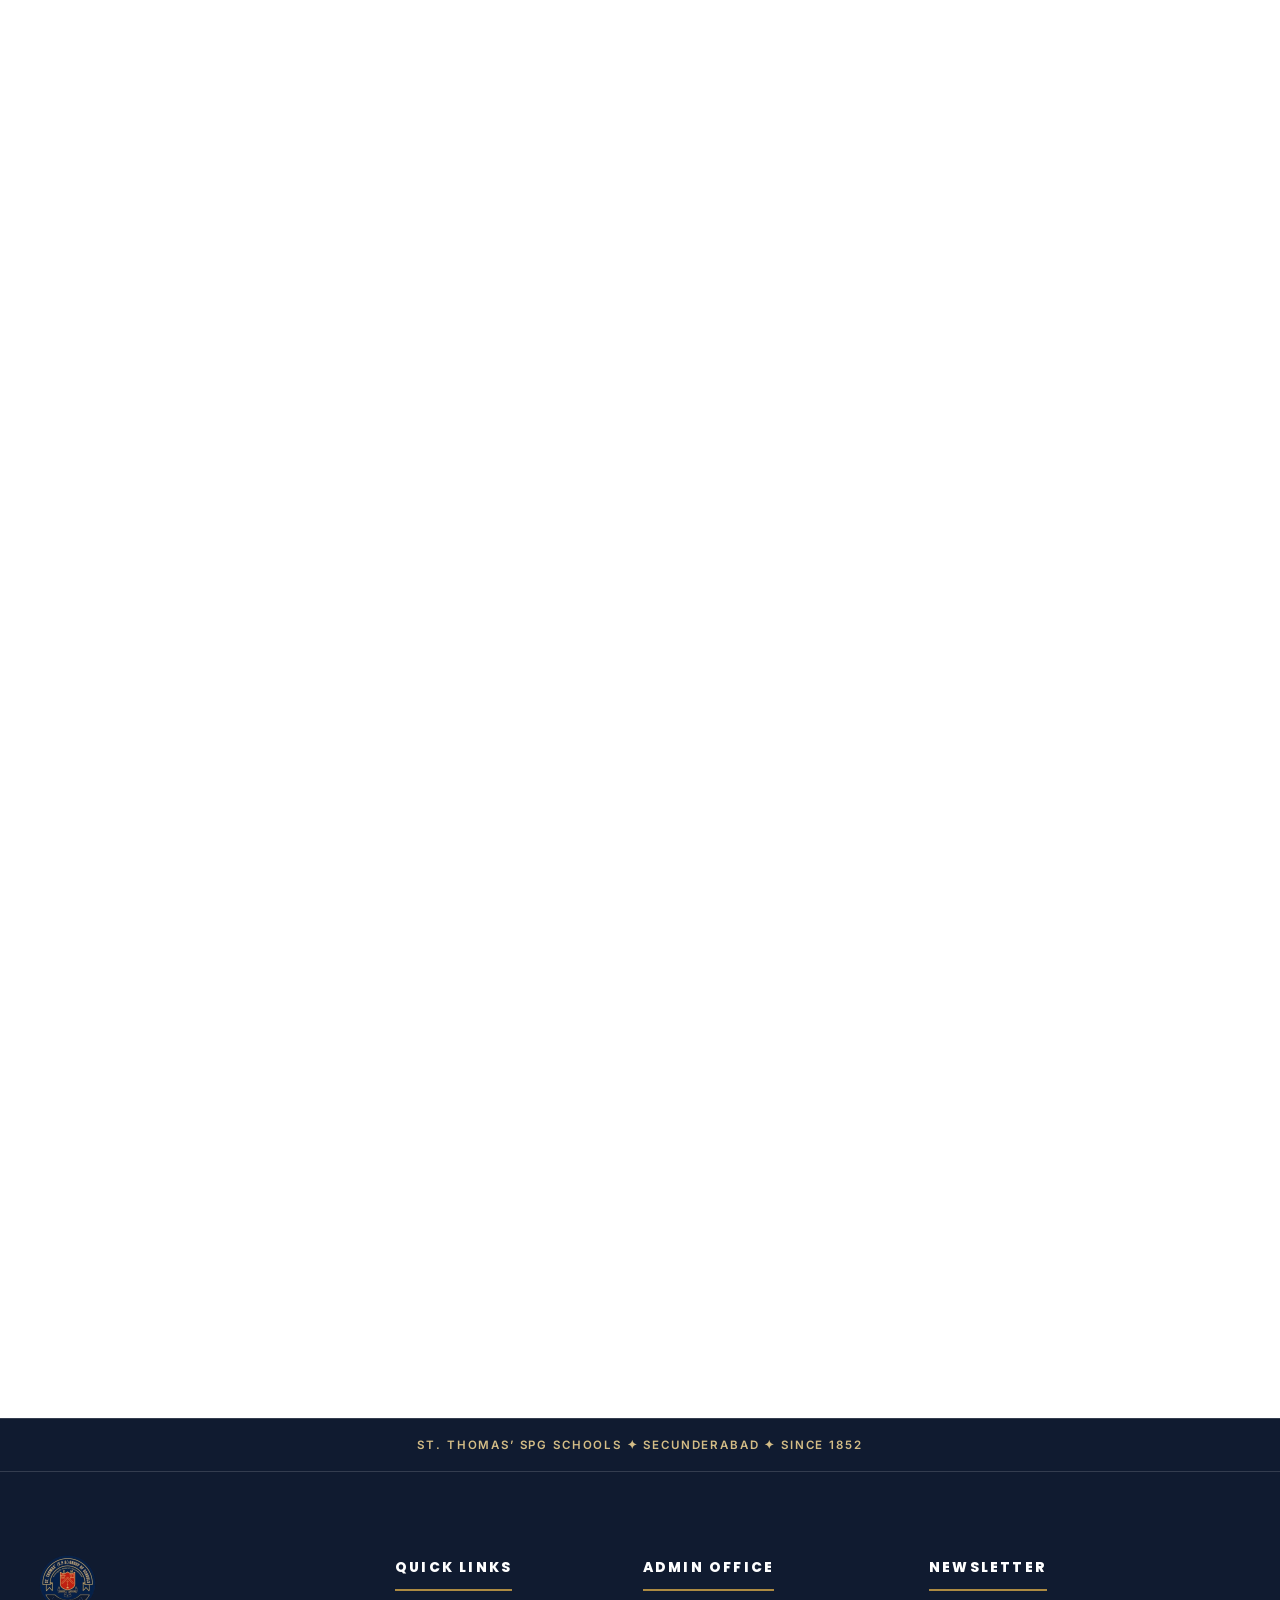
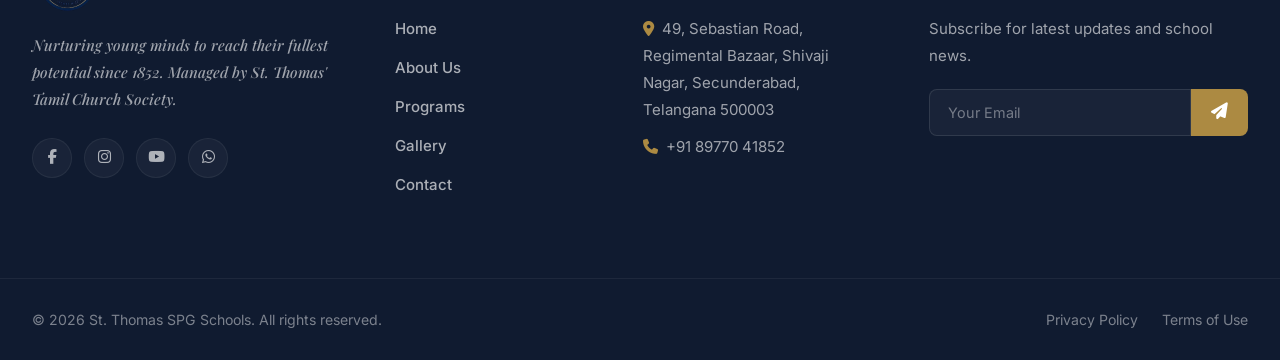
==== commit 3847e1d2: "Update testimonials, church/management desk sections, about & contact banners, map embeds, gallery s" ====
--- a/index.html
+++ b/index.html
@@ -368,7 +368,7 @@
           </div>
         </div>
         <div class="why-image reveal-right">
-          <img src="assets/DSC09549.JPG" alt="Science Lab Experiment and Facilities" loading="lazy">
+          <img src="assets/vana-mahotsav.jpg.jpeg" alt="Science Lab Experiment and Facilities" loading="lazy">
         </div>
       </div>
     </div>
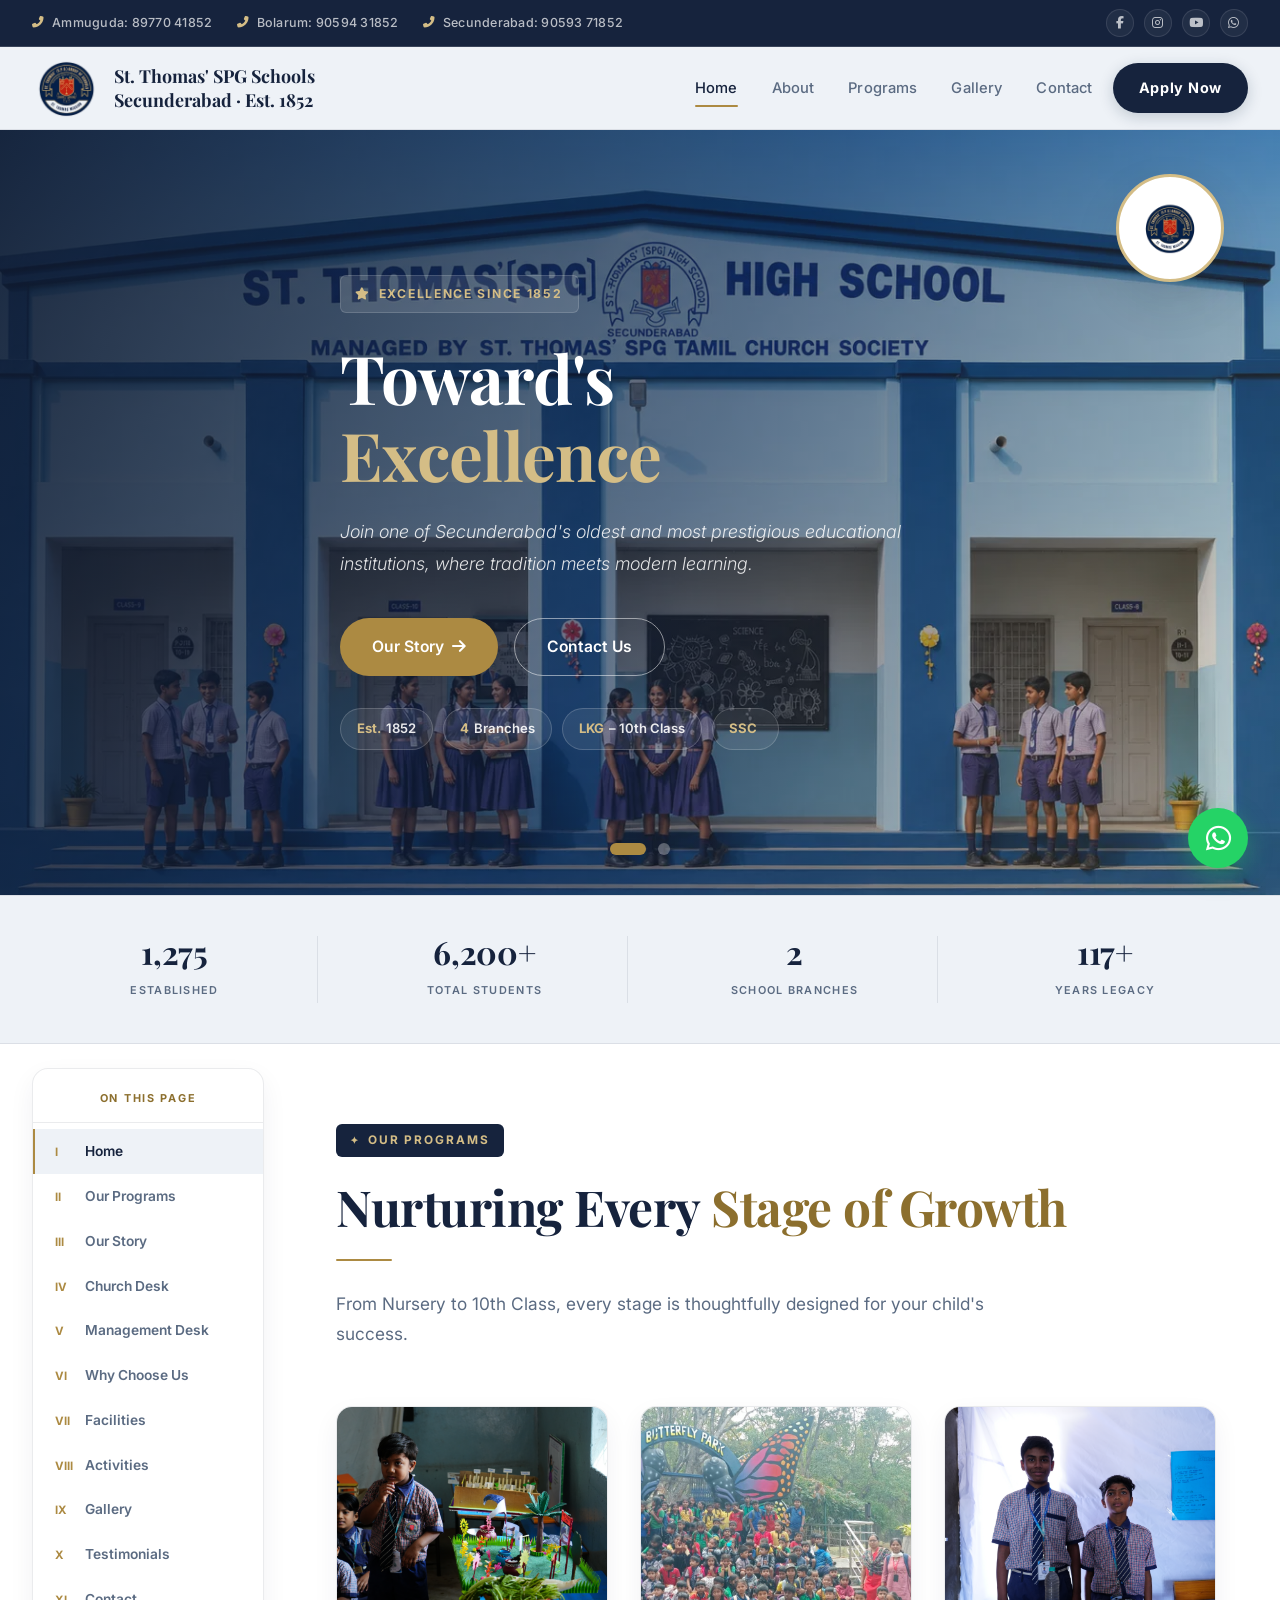
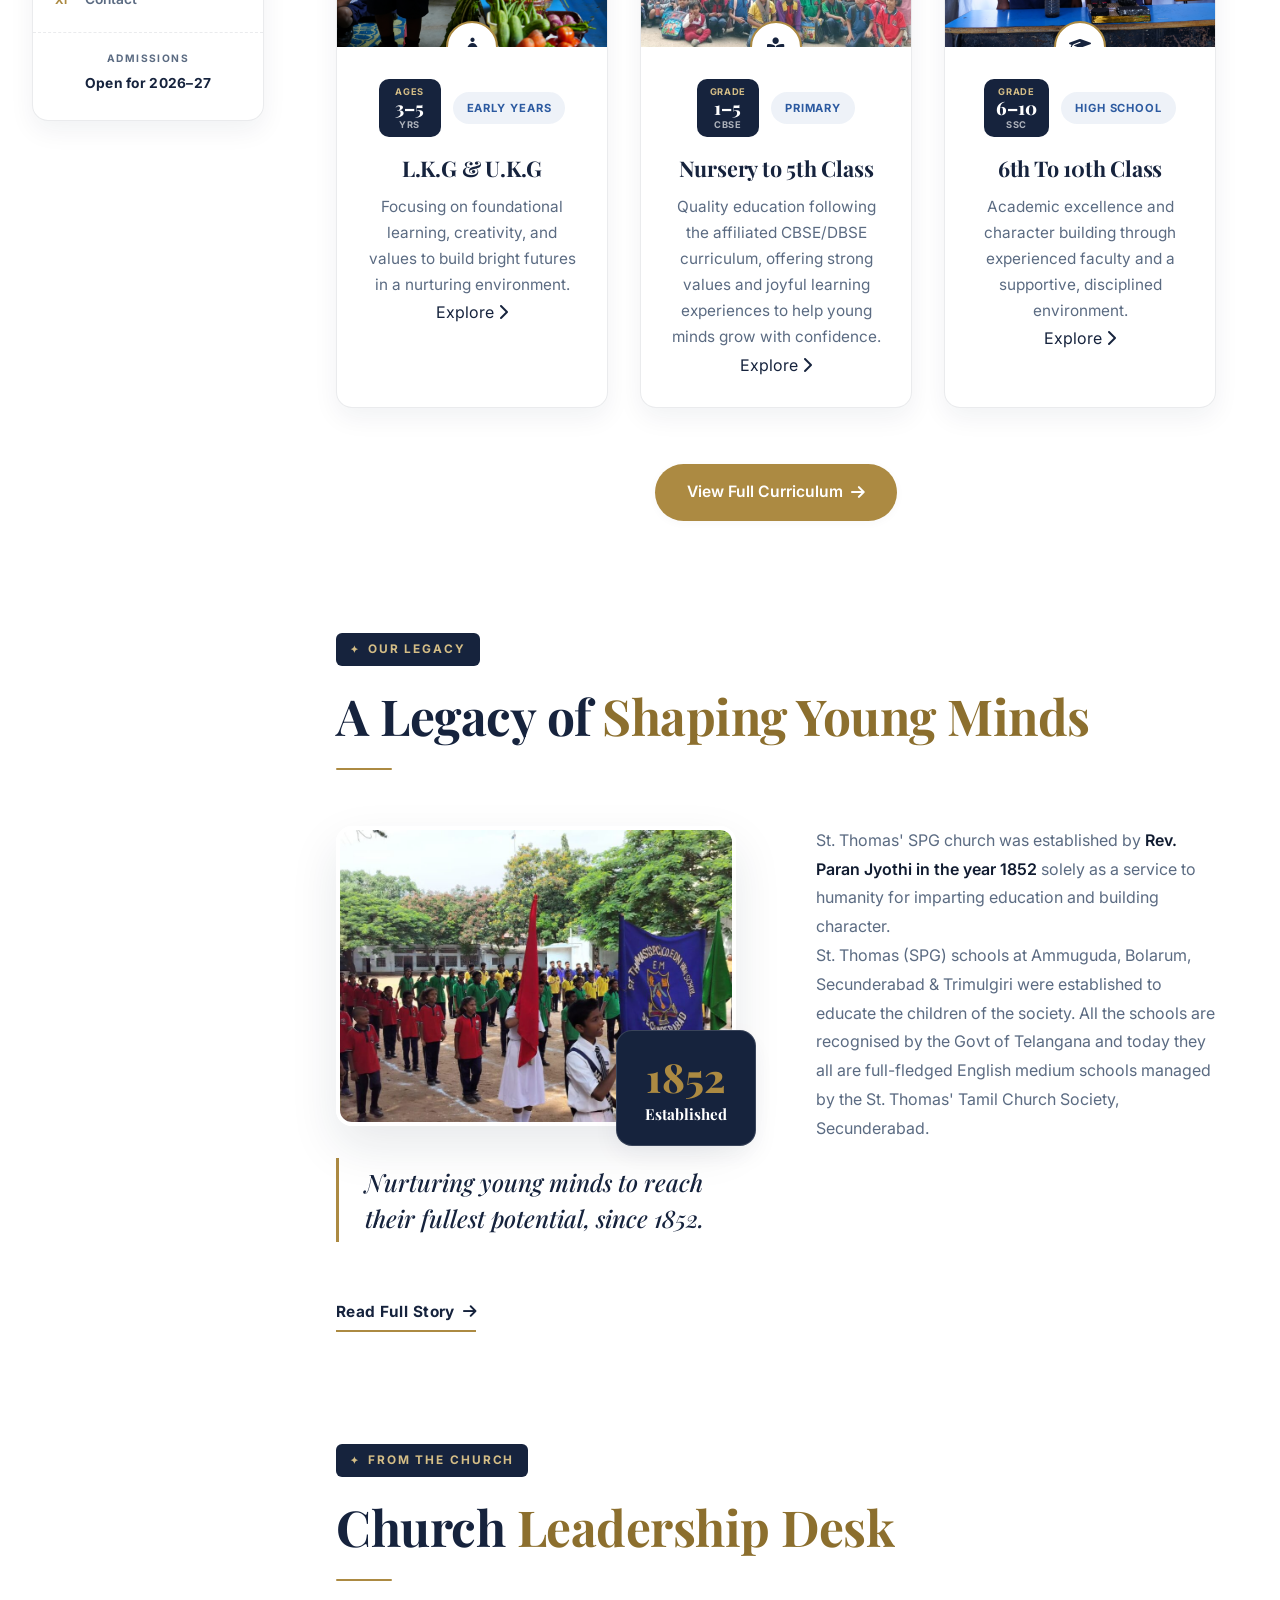
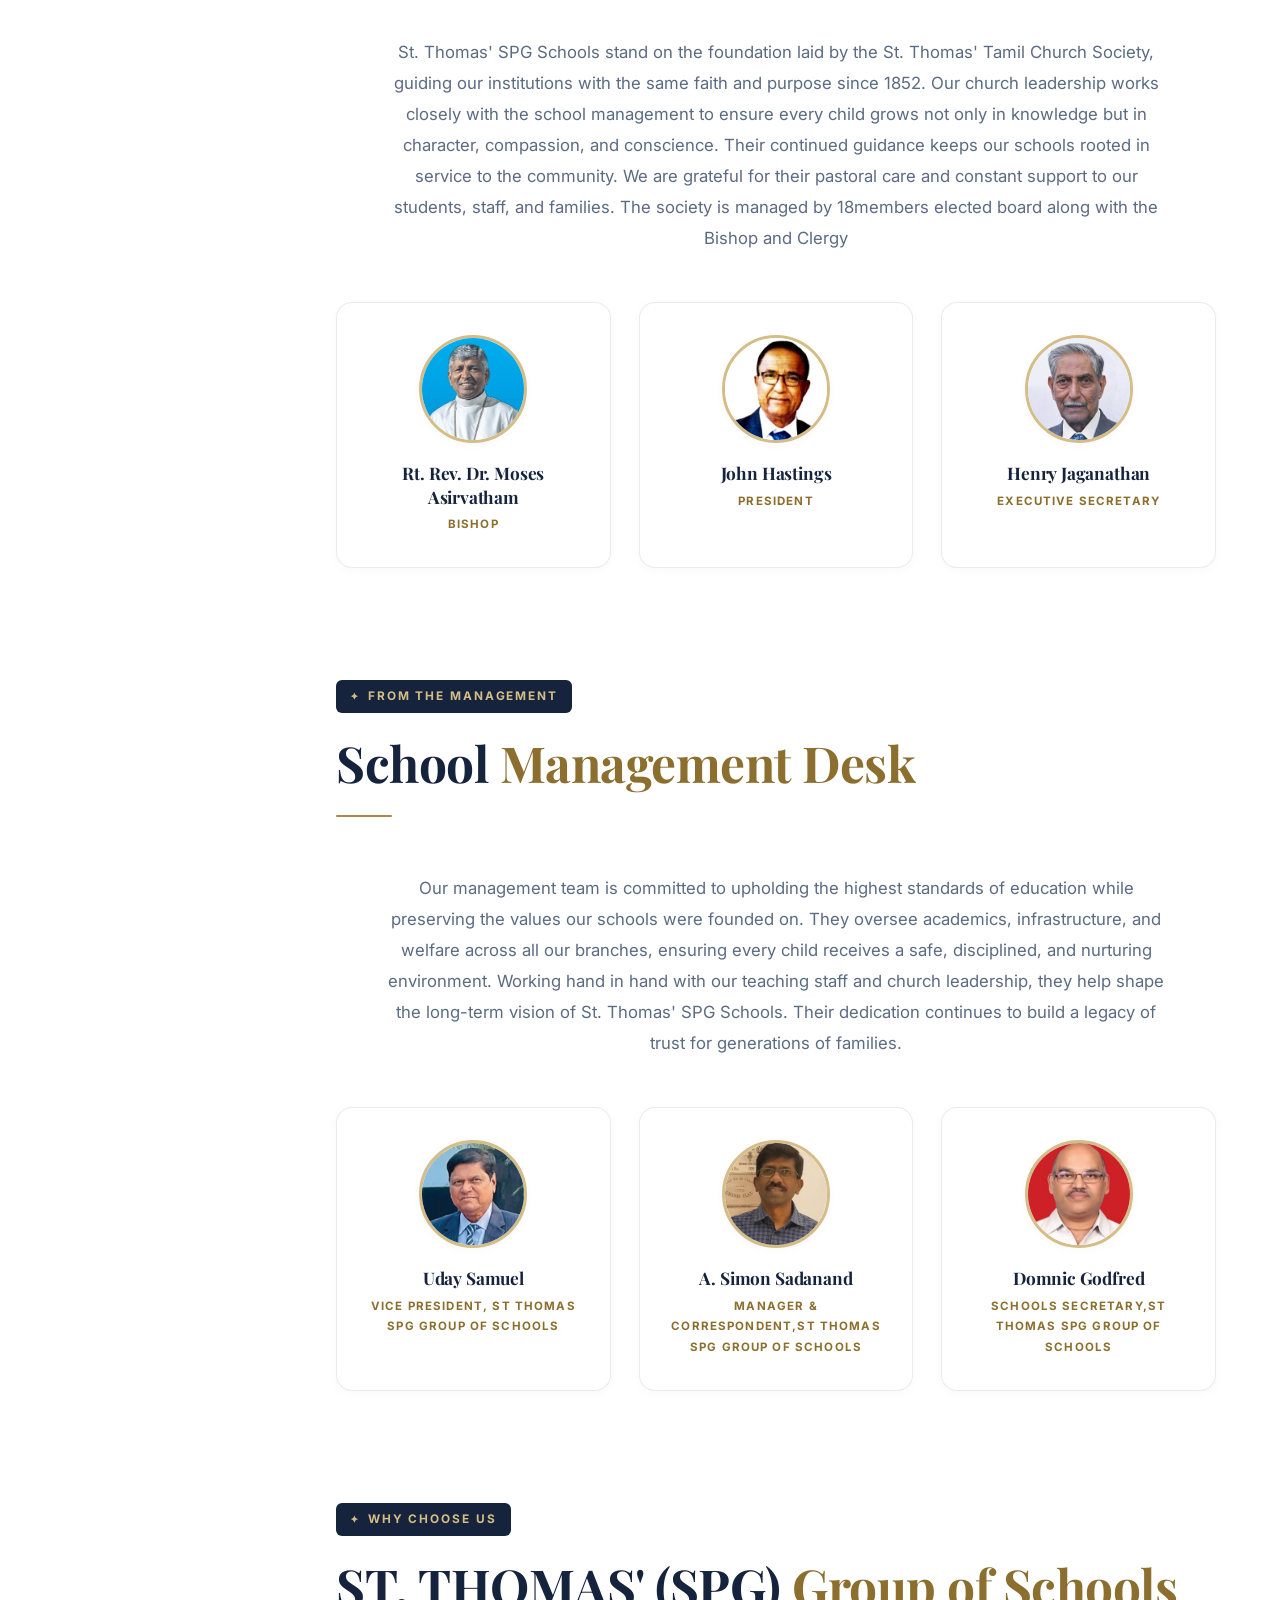
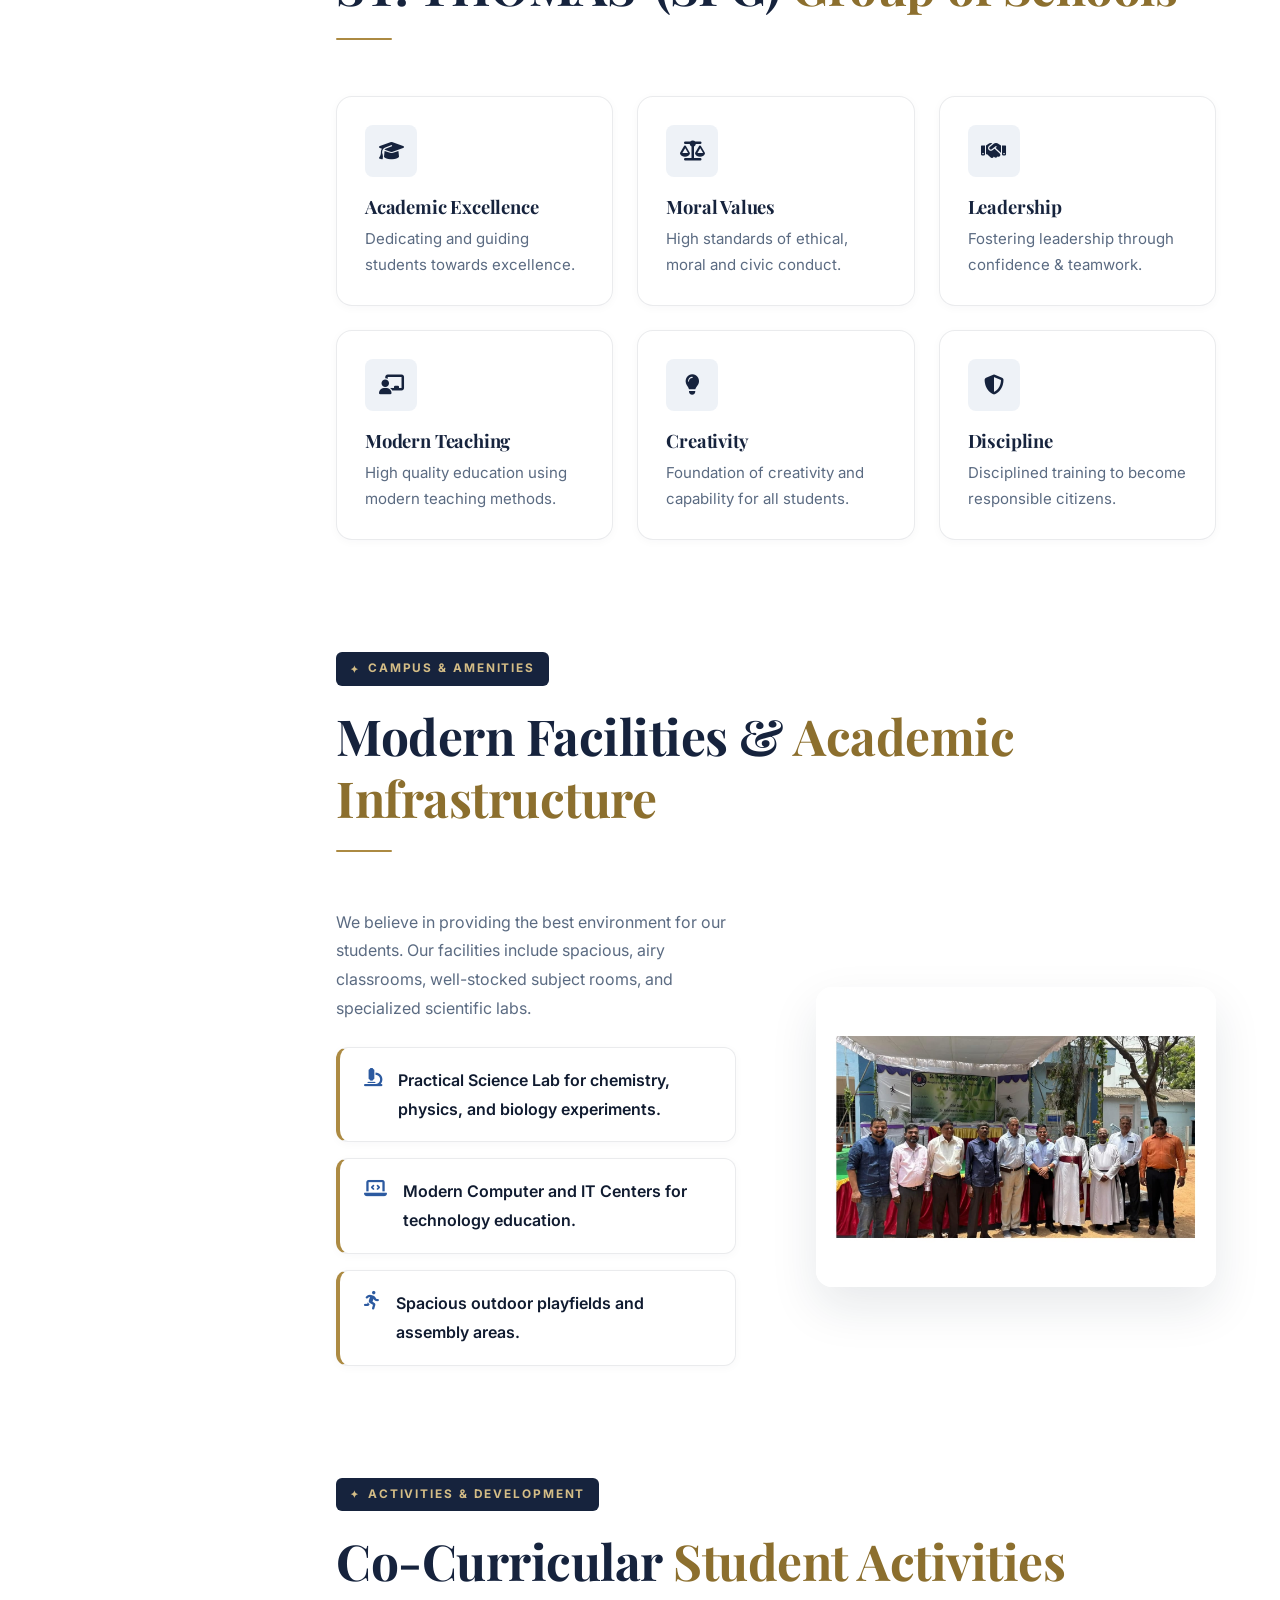
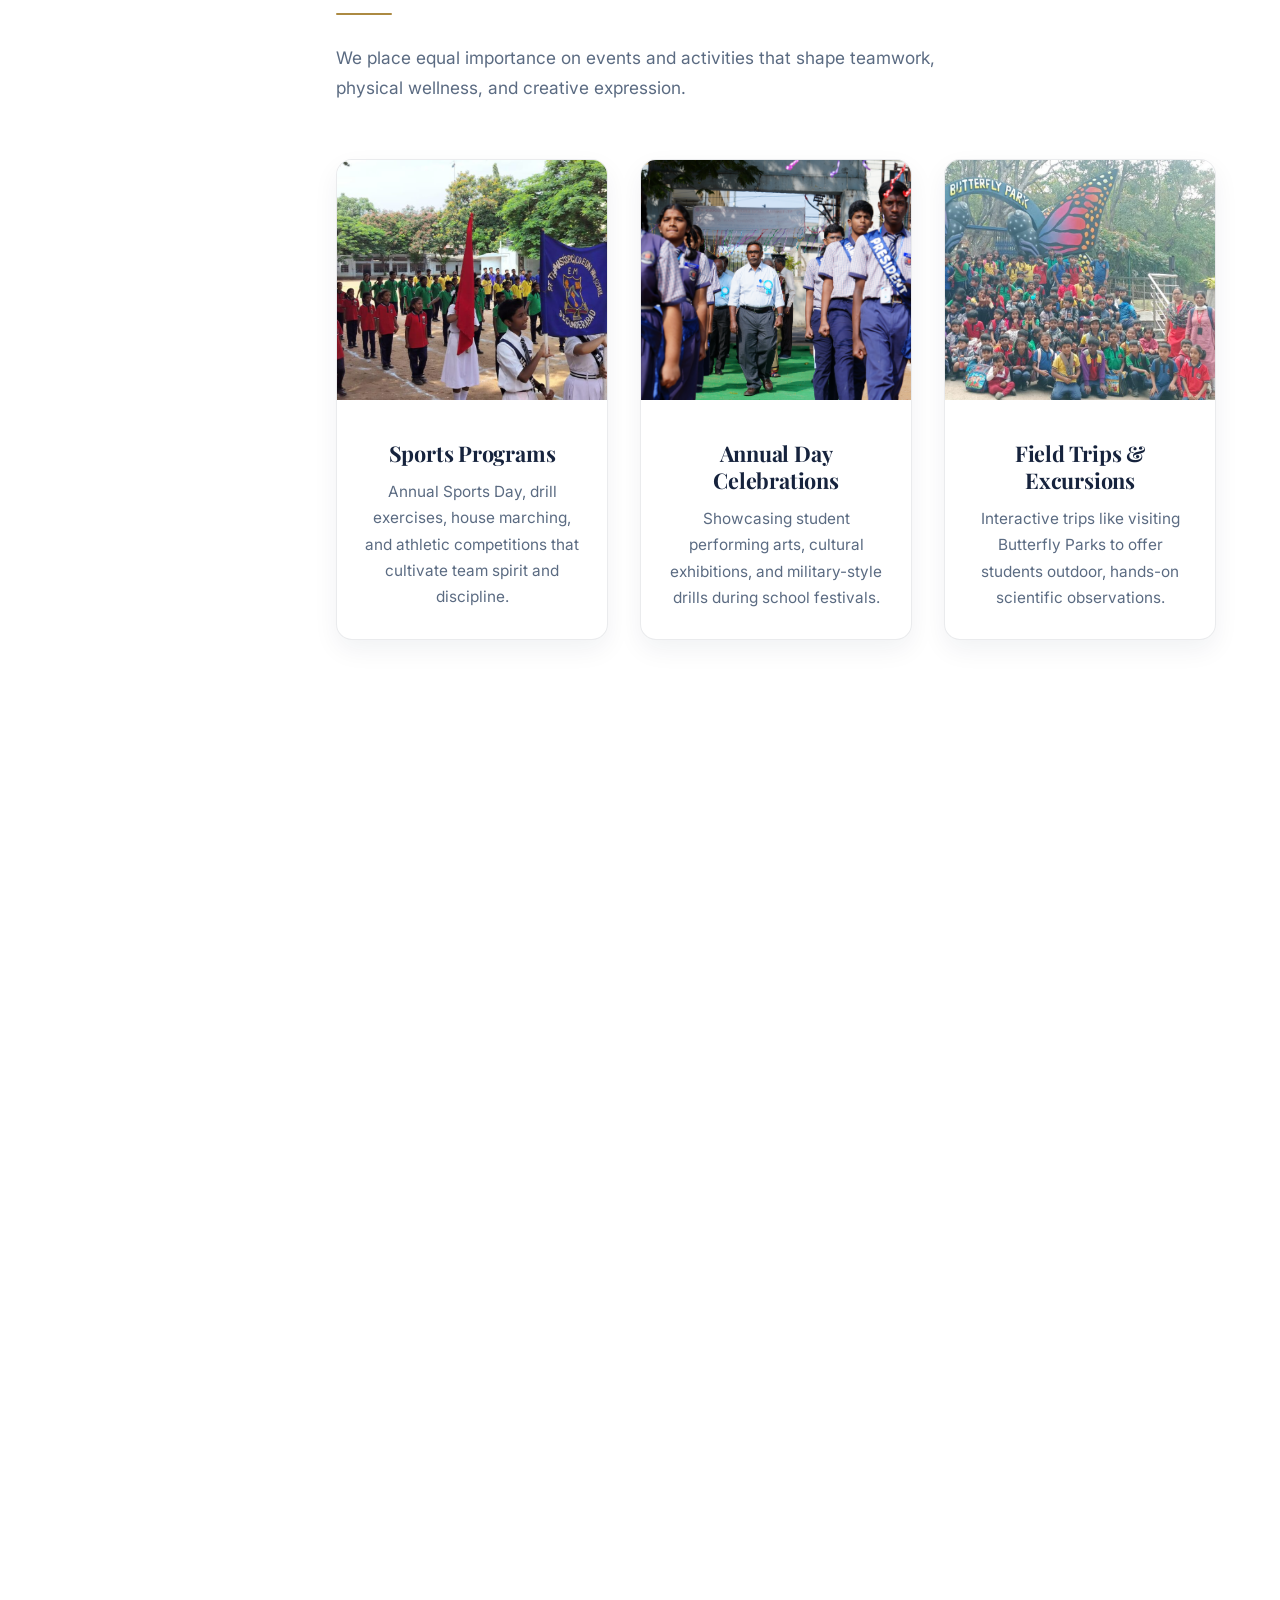
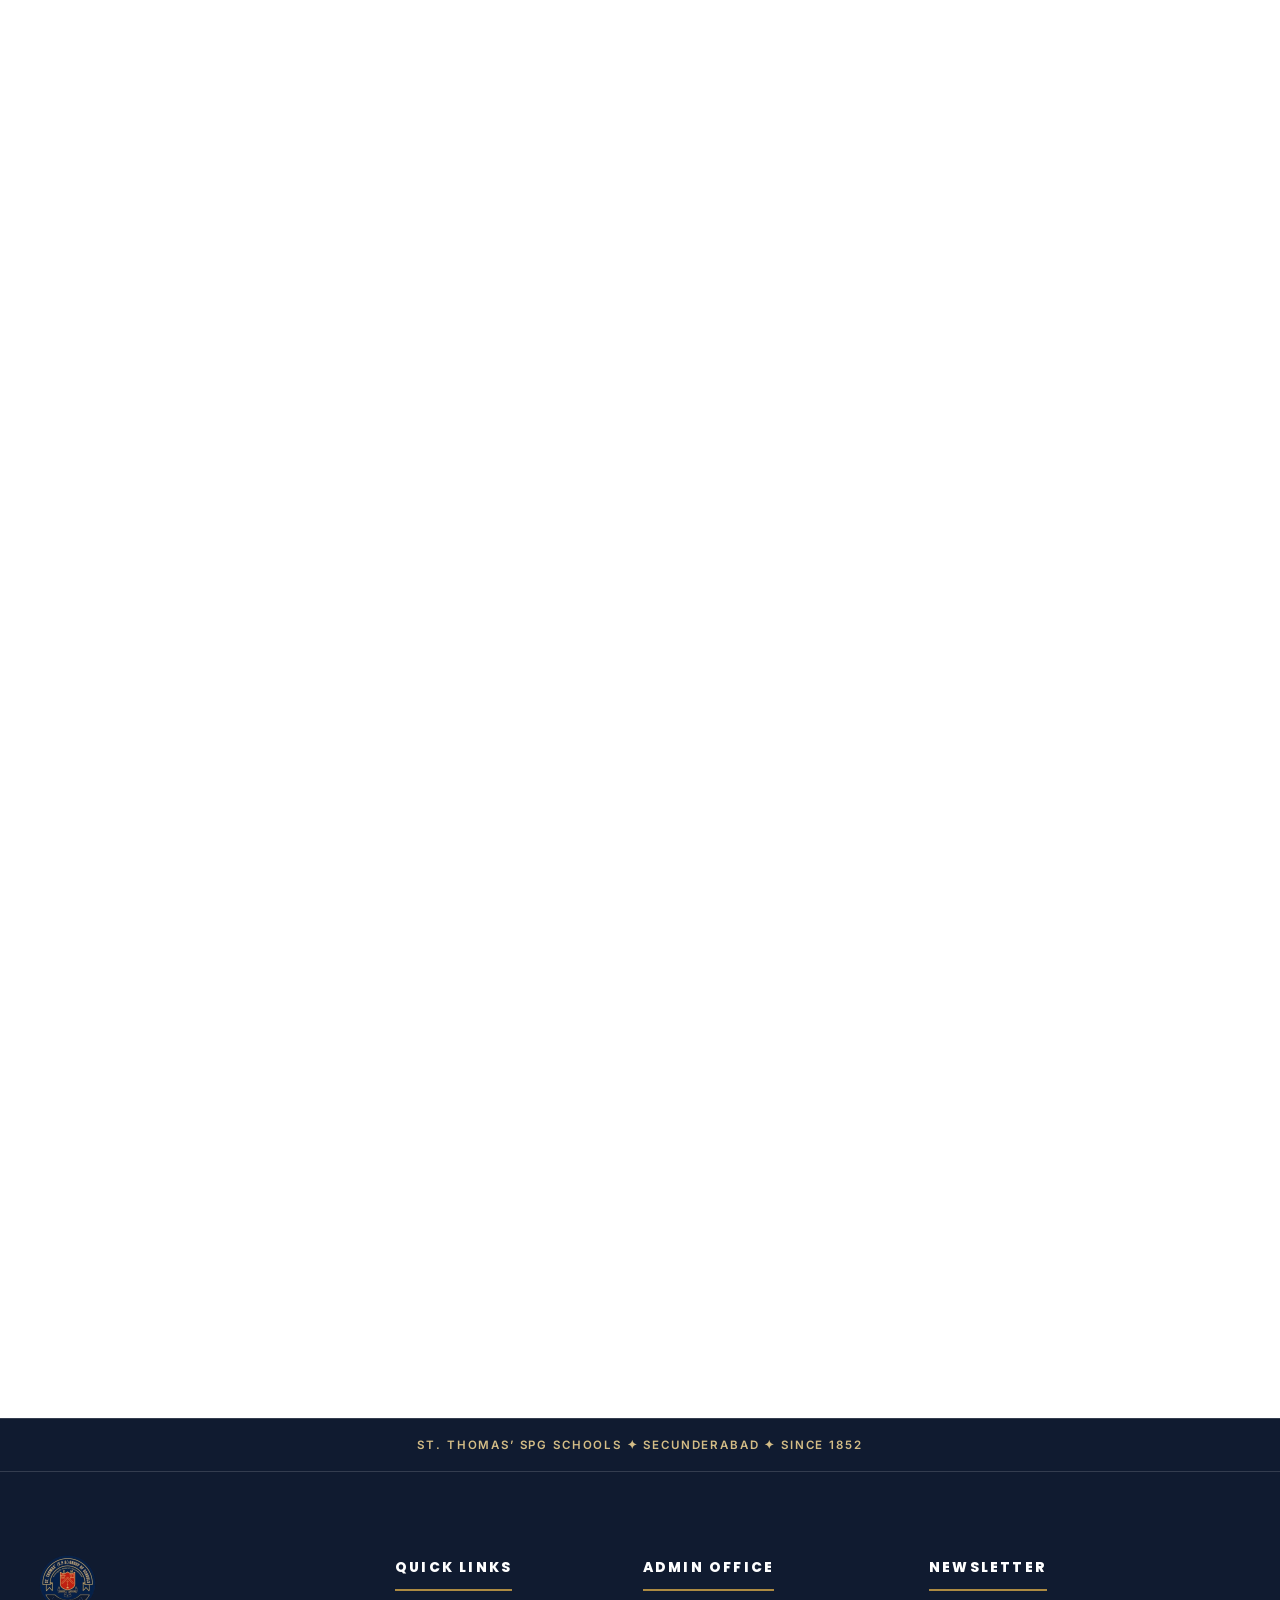
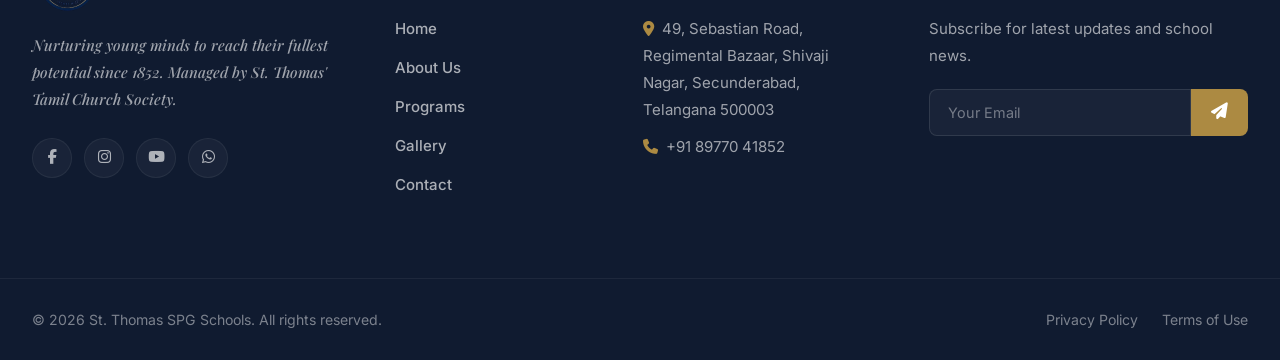
==== commit a2e4cb77: "Update testimonials, church/management desk sections, about & contact banners, map embeds, gallery s" ====
--- a/index.html
+++ b/index.html
@@ -26,7 +26,7 @@
         <a href="https://www.facebook.com/profile.php?id=61575500995581" target="_blank" aria-label="Facebook"><i class="fab fa-facebook-f"></i></a>
         <a href="https://www.instagram.com/st.thomasspg" target="_blank" aria-label="Instagram"><i class="fab fa-instagram"></i></a>
         <a href="https://youtube.com/@stthomasspghighschool" target="_blank" aria-label="YouTube"><i class="fab fa-youtube"></i></a>
-        <a href="https://wa.me/918977041852" target="_blank" aria-label="WhatsApp"><i class="fab fa-whatsapp"></i></a>
+        <a href="https://wa.me/919059371852?text=Hello%2C%20I%20would%20like%20to%20know%20more%20about%20admissions%20at%20St.%20Thomas%20SPG%20Schools." target="_blank" aria-label="WhatsApp"><i class="fab fa-whatsapp"></i></a>
       </div>
     </div>
   </div>
@@ -430,10 +430,10 @@
             <img src="assets/preview.webp" alt="School Main Campus Building" loading="lazy">
             <div class="gallery-overlay"><span>St. Thomas Campus</span></div>
           </div>
-          <div class="gallery-item">
+          <!-- <div class="gallery-item">
             <img src="assets/DSC09591.JPG" alt="Creative Project Fair and Exhibits" loading="lazy">
             <div class="gallery-overlay"><span>Creative Project Fair</span></div>
-          </div>
+          </div> -->
           <div class="gallery-item">
             <img src="assets/story-main.jpeg" alt="Sports Day House flags march" loading="lazy">
             <div class="gallery-overlay"><span>Annual Sports Meet</span></div>
@@ -599,7 +599,7 @@
         <a href="https://www.facebook.com/profile.php?id=61575500995581" target="_blank"><i class="fab fa-facebook-f"></i></a>
         <a href="https://www.instagram.com/st.thomasspg" target="_blank"><i class="fab fa-instagram"></i></a>
         <a href="https://youtube.com/@stthomasspghighschool" target="_blank"><i class="fab fa-youtube"></i></a>
-        <a href="https://wa.me/918977041852" target="_blank"><i class="fab fa-whatsapp"></i></a>
+        <a href="https://wa.me/919059371852?text=Hello%2C%20I%20would%20like%20to%20know%20more%20about%20admissions%20at%20St.%20Thomas%20SPG%20Schools." target="_blank"><i class="fab fa-whatsapp"></i></a>
       </div>
     </div>
     <div class="footer-col">
@@ -638,7 +638,7 @@
   </div>
 </footer>
 
-<a href="https://wa.me/918977041852" class="whatsapp-float" target="_blank" aria-label="Chat on WhatsApp">
+<a href="https://wa.me/919059371852?text=Hello%2C%20I%20would%20like%20to%20know%20more%20about%20admissions%20at%20St.%20Thomas%20SPG%20Schools." class="whatsapp-float" target="_blank" aria-label="Chat on WhatsApp">
   <i class="fab fa-whatsapp"></i>
 </a>
 
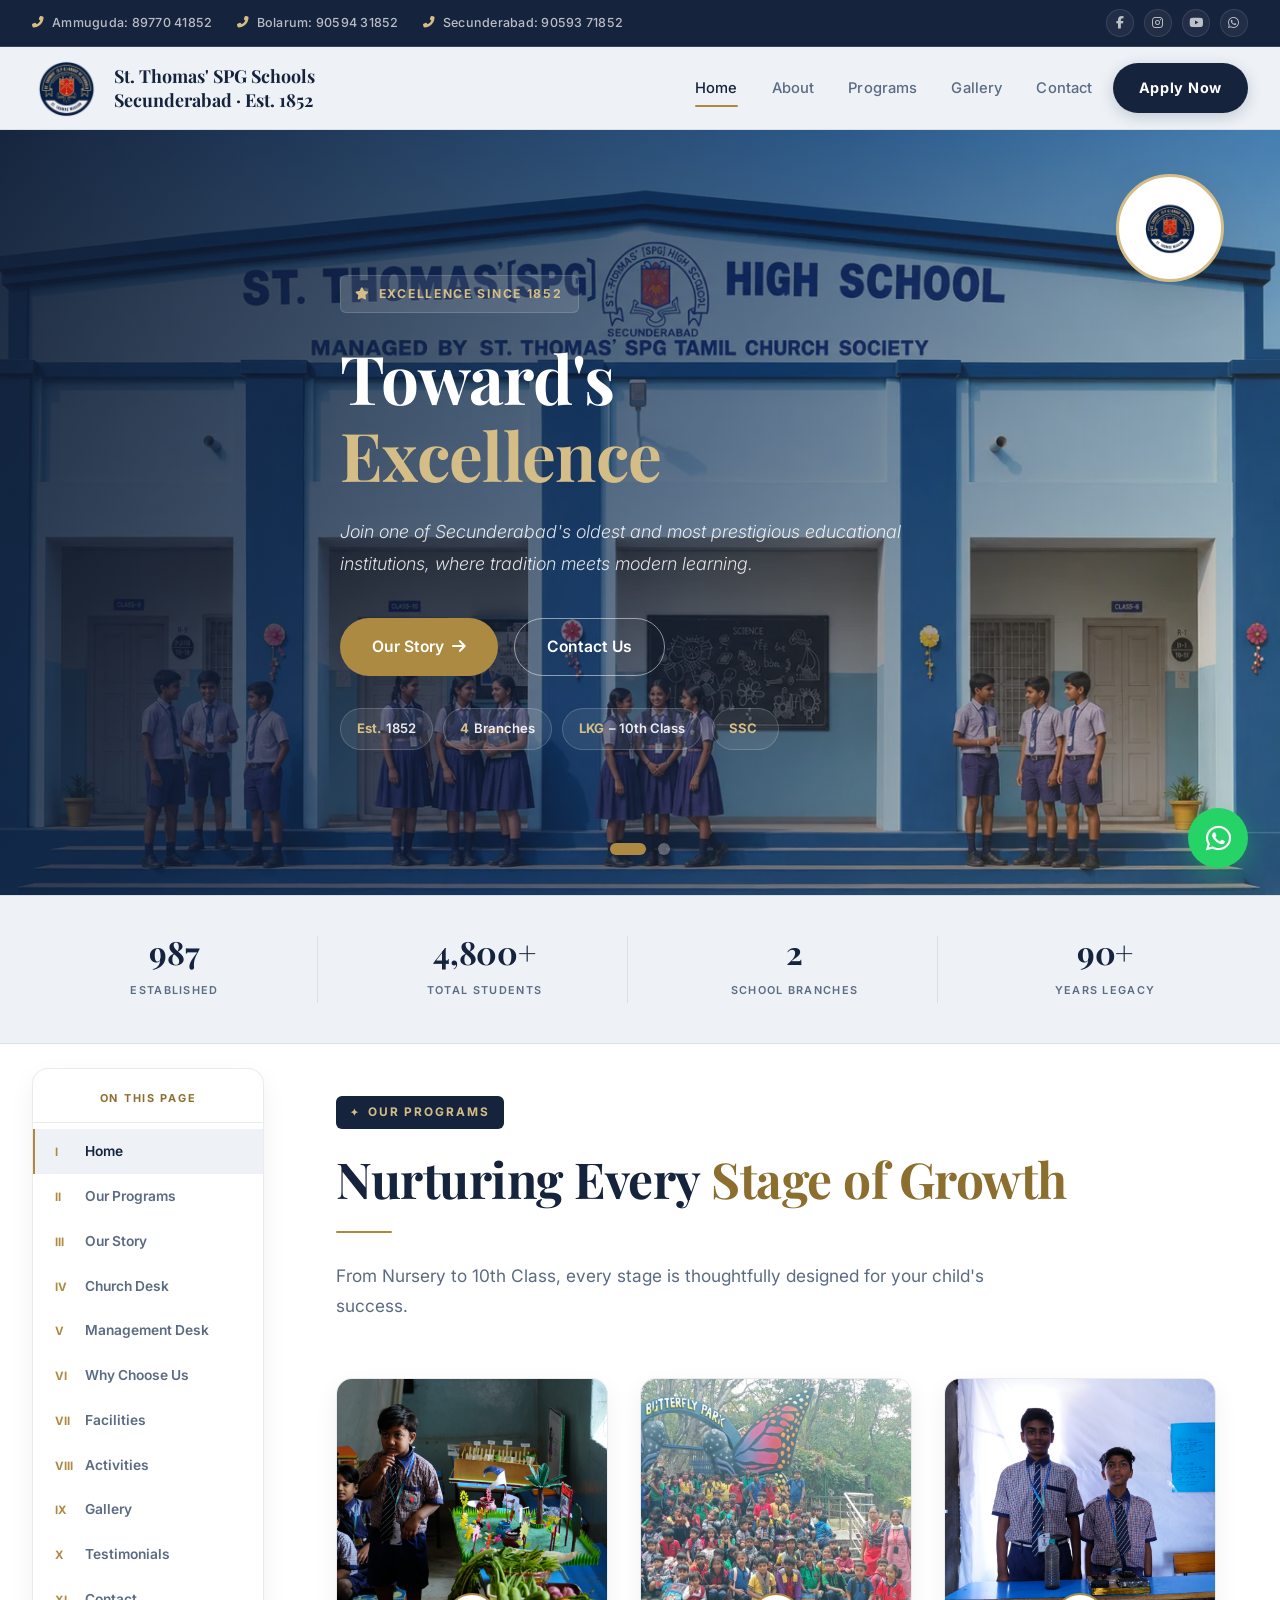
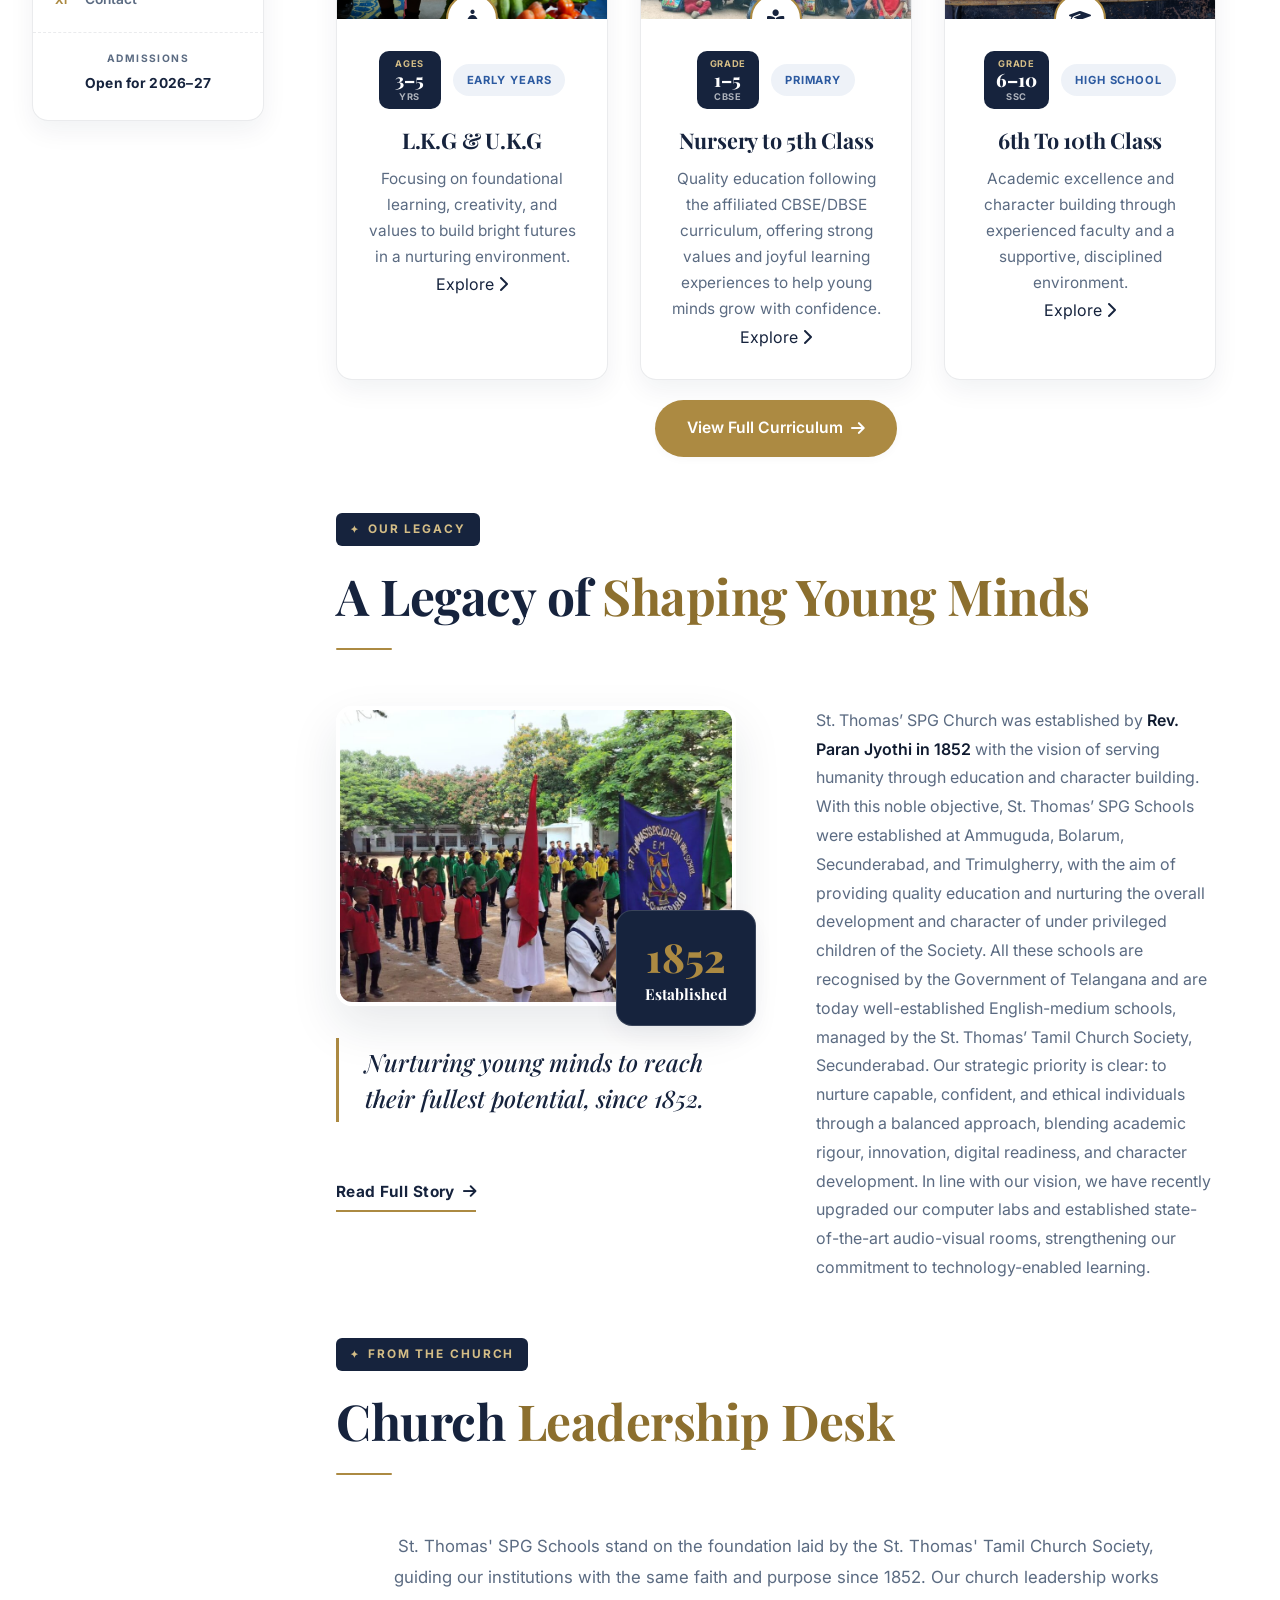
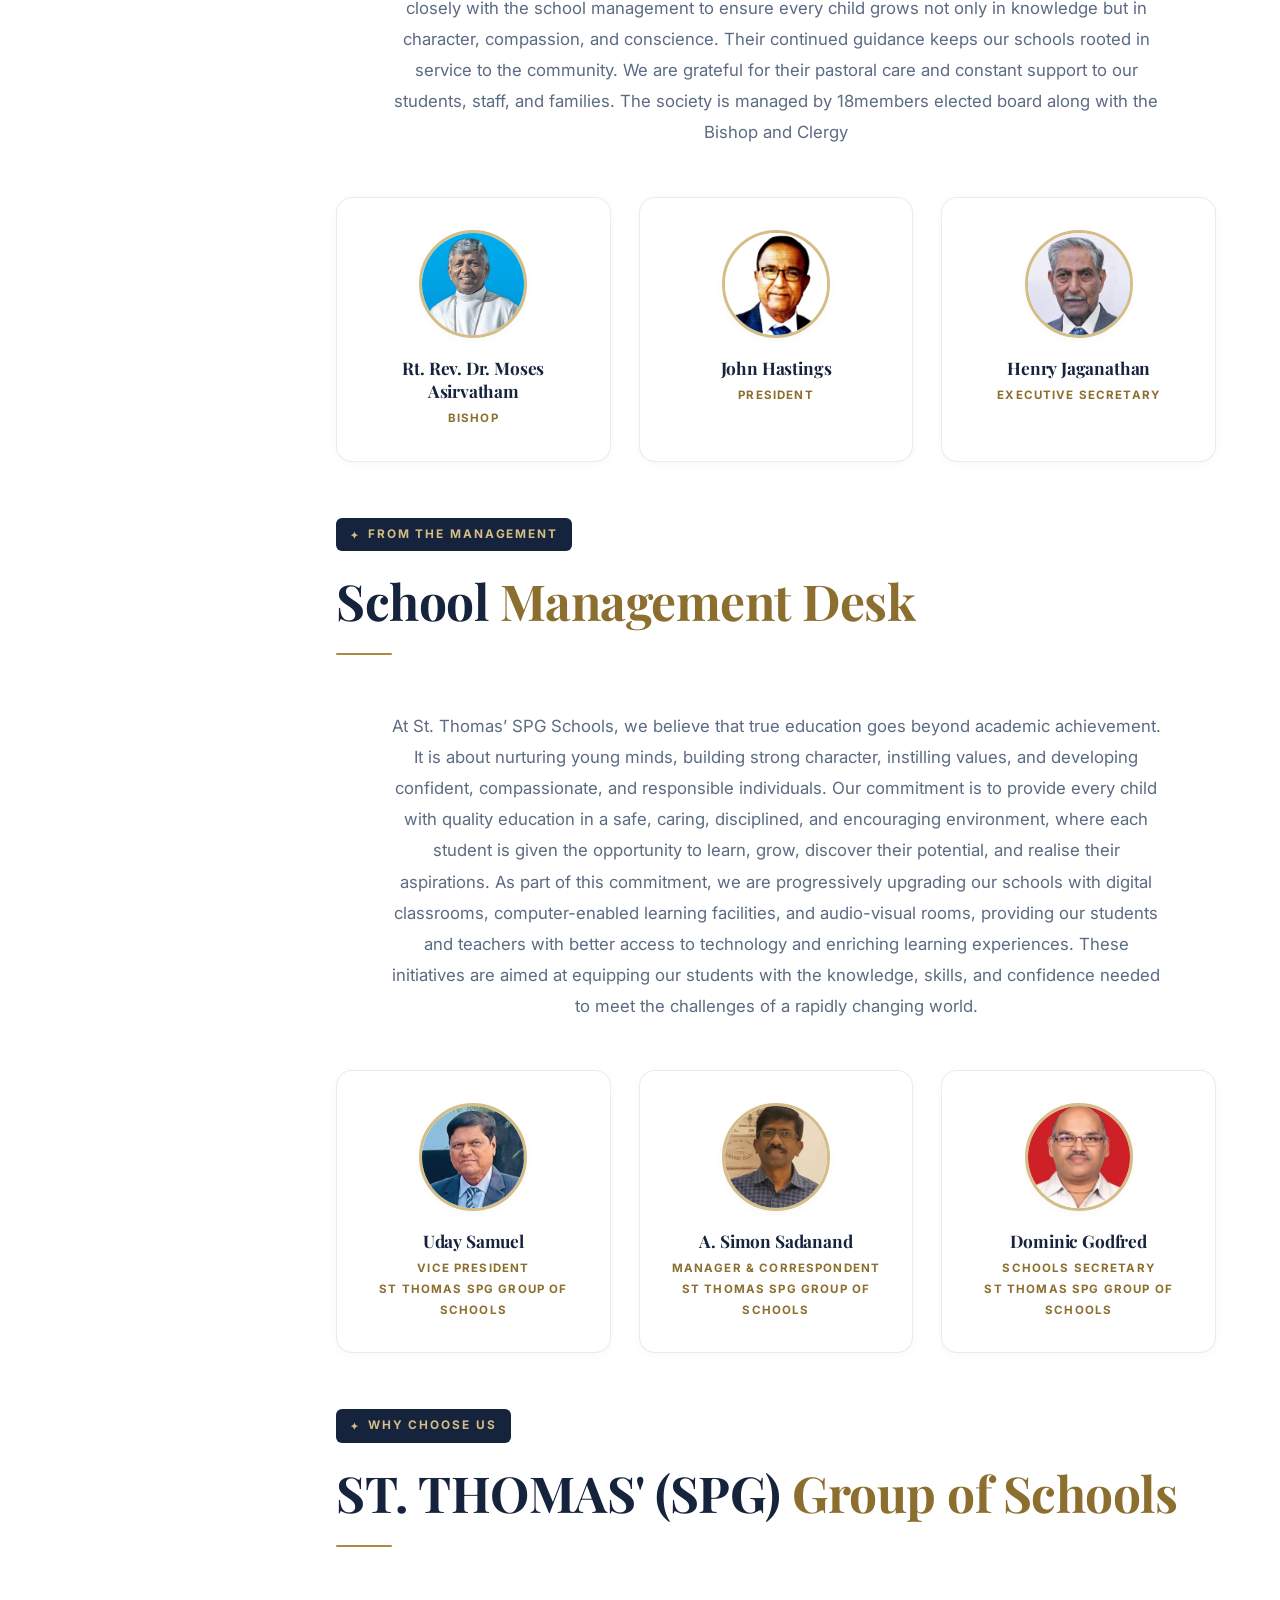
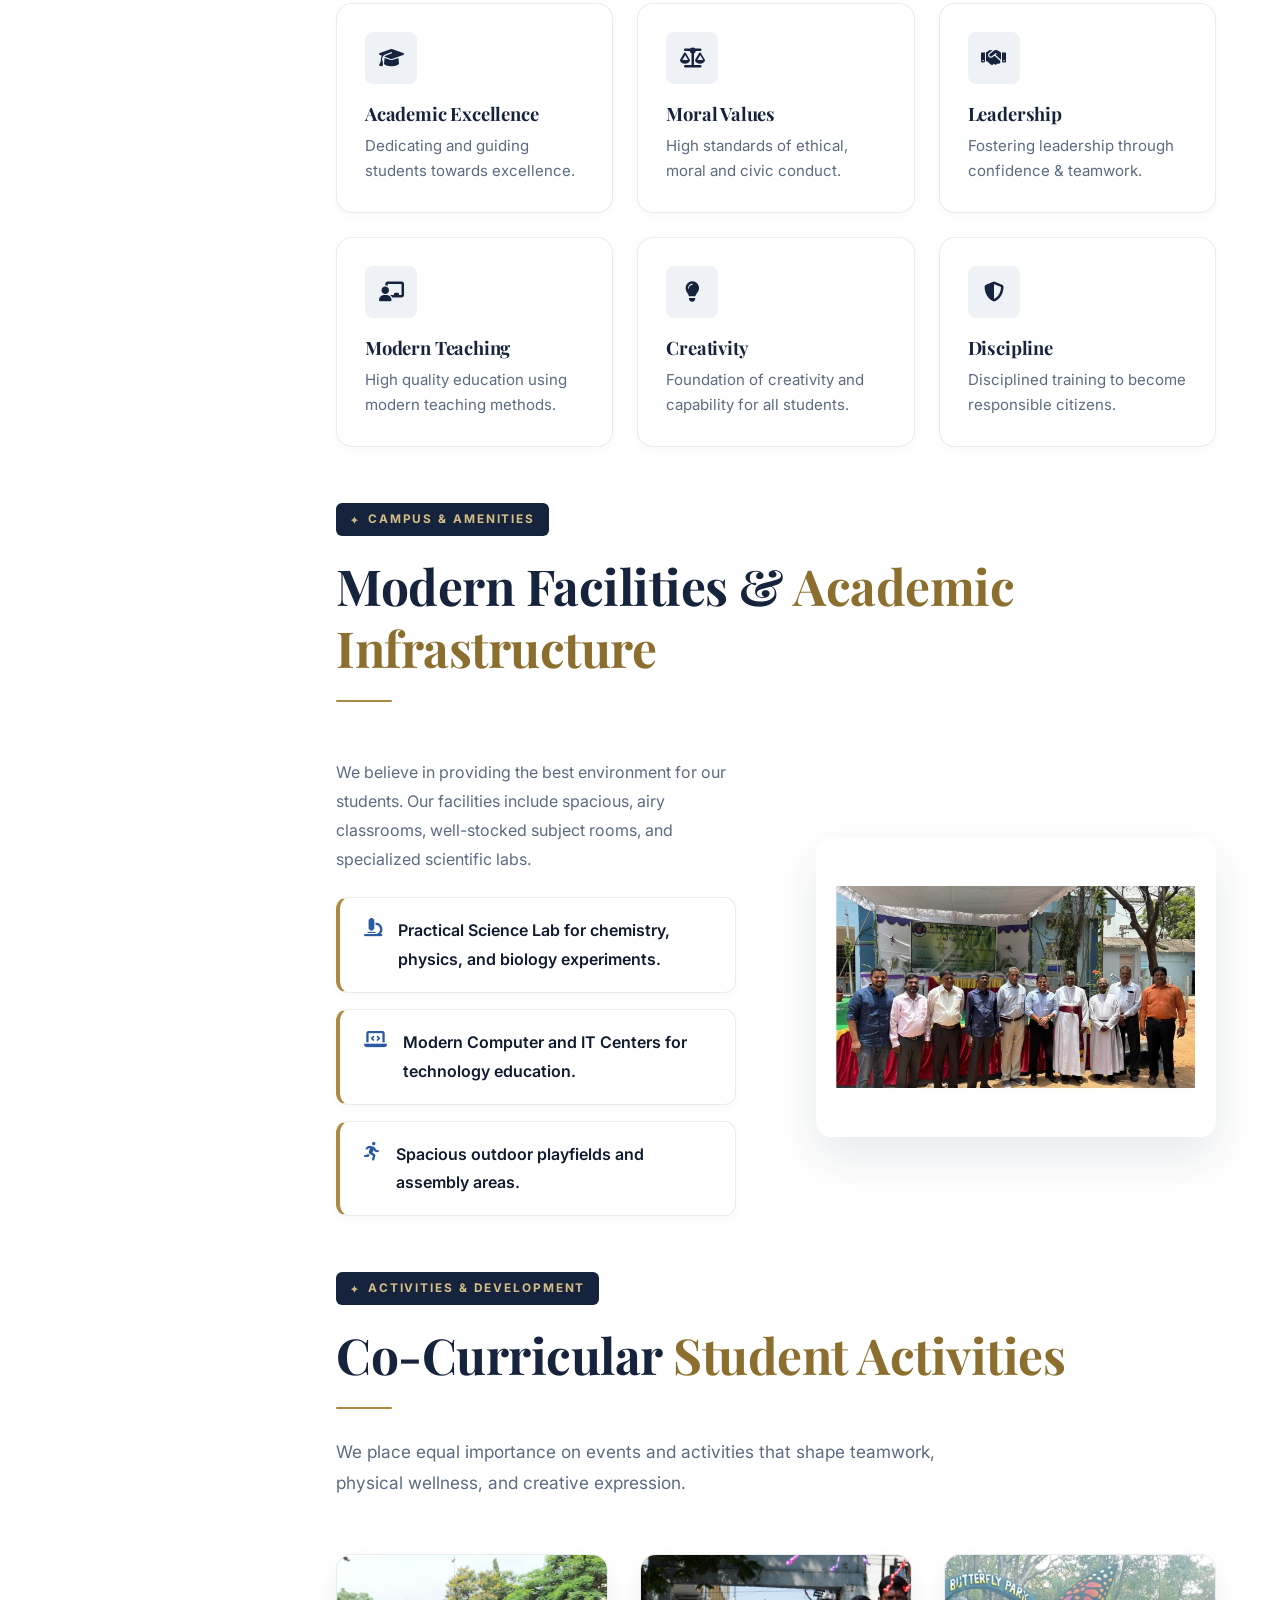
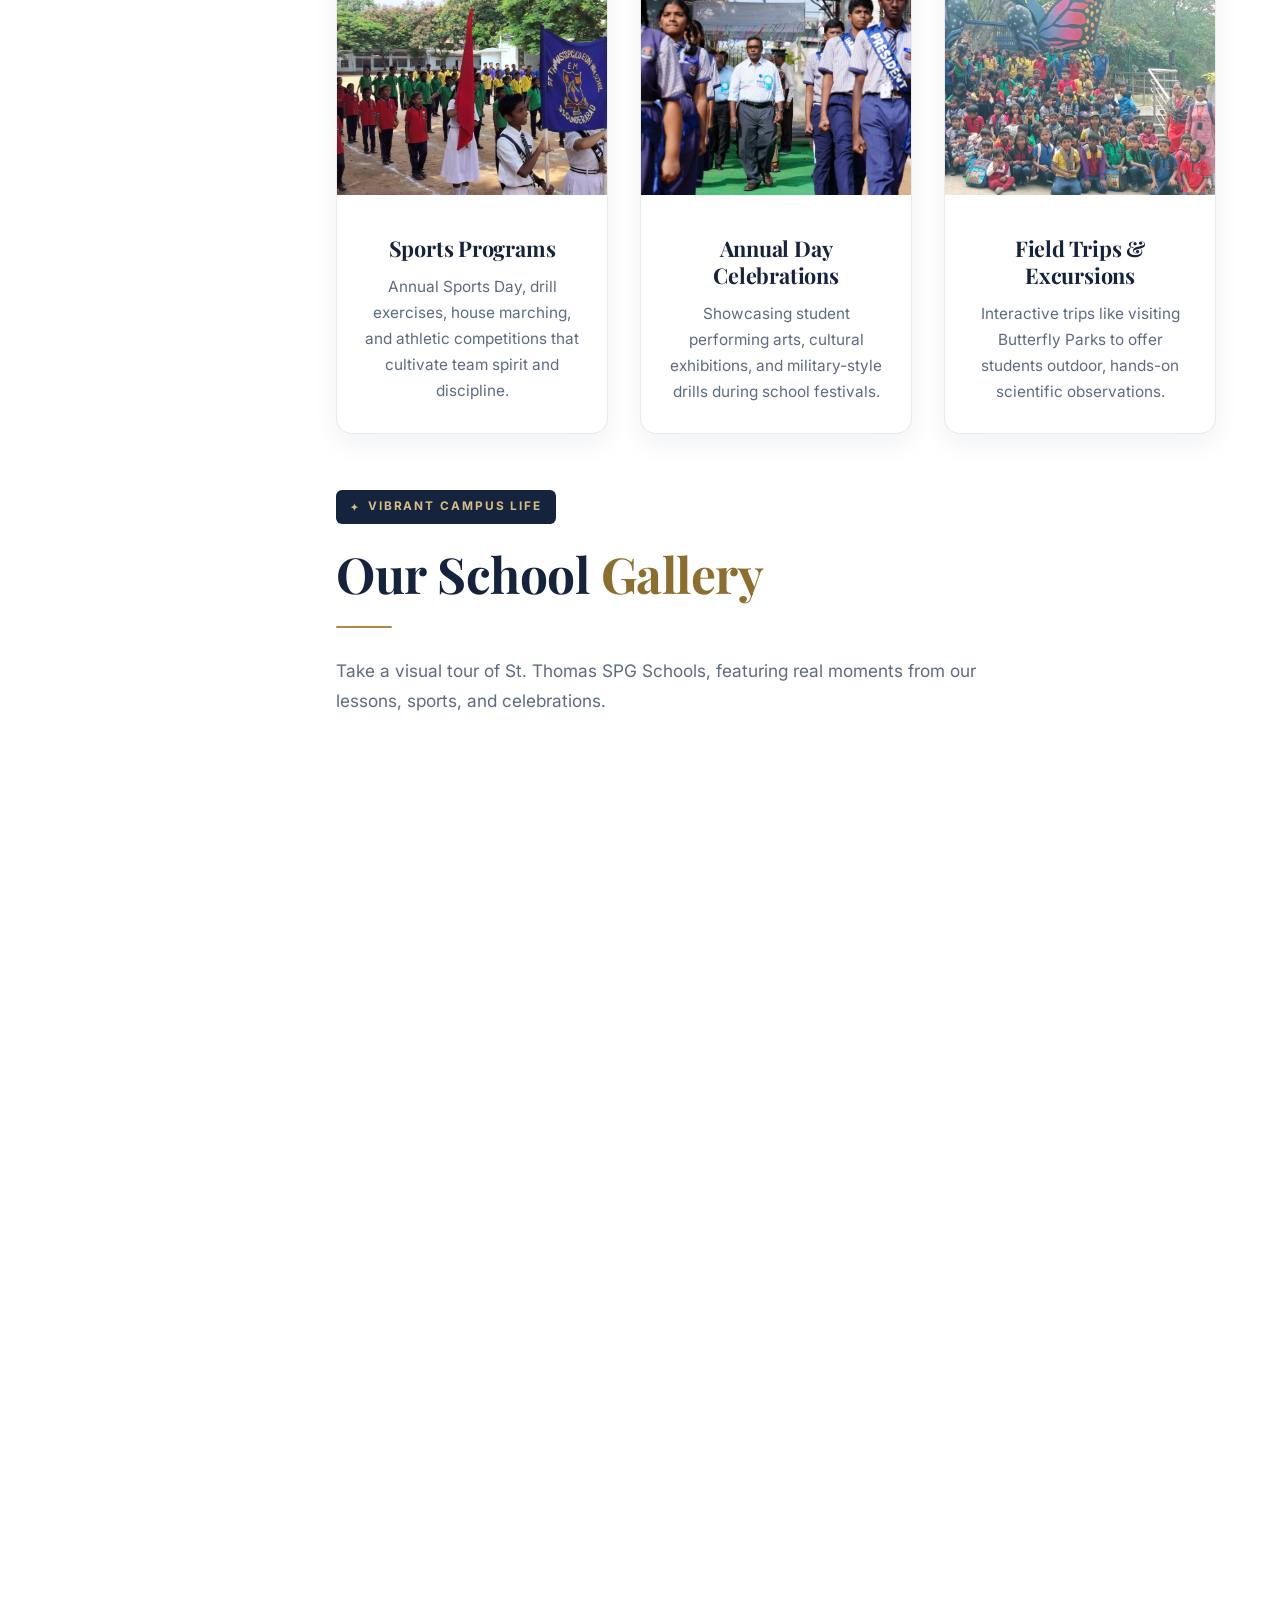
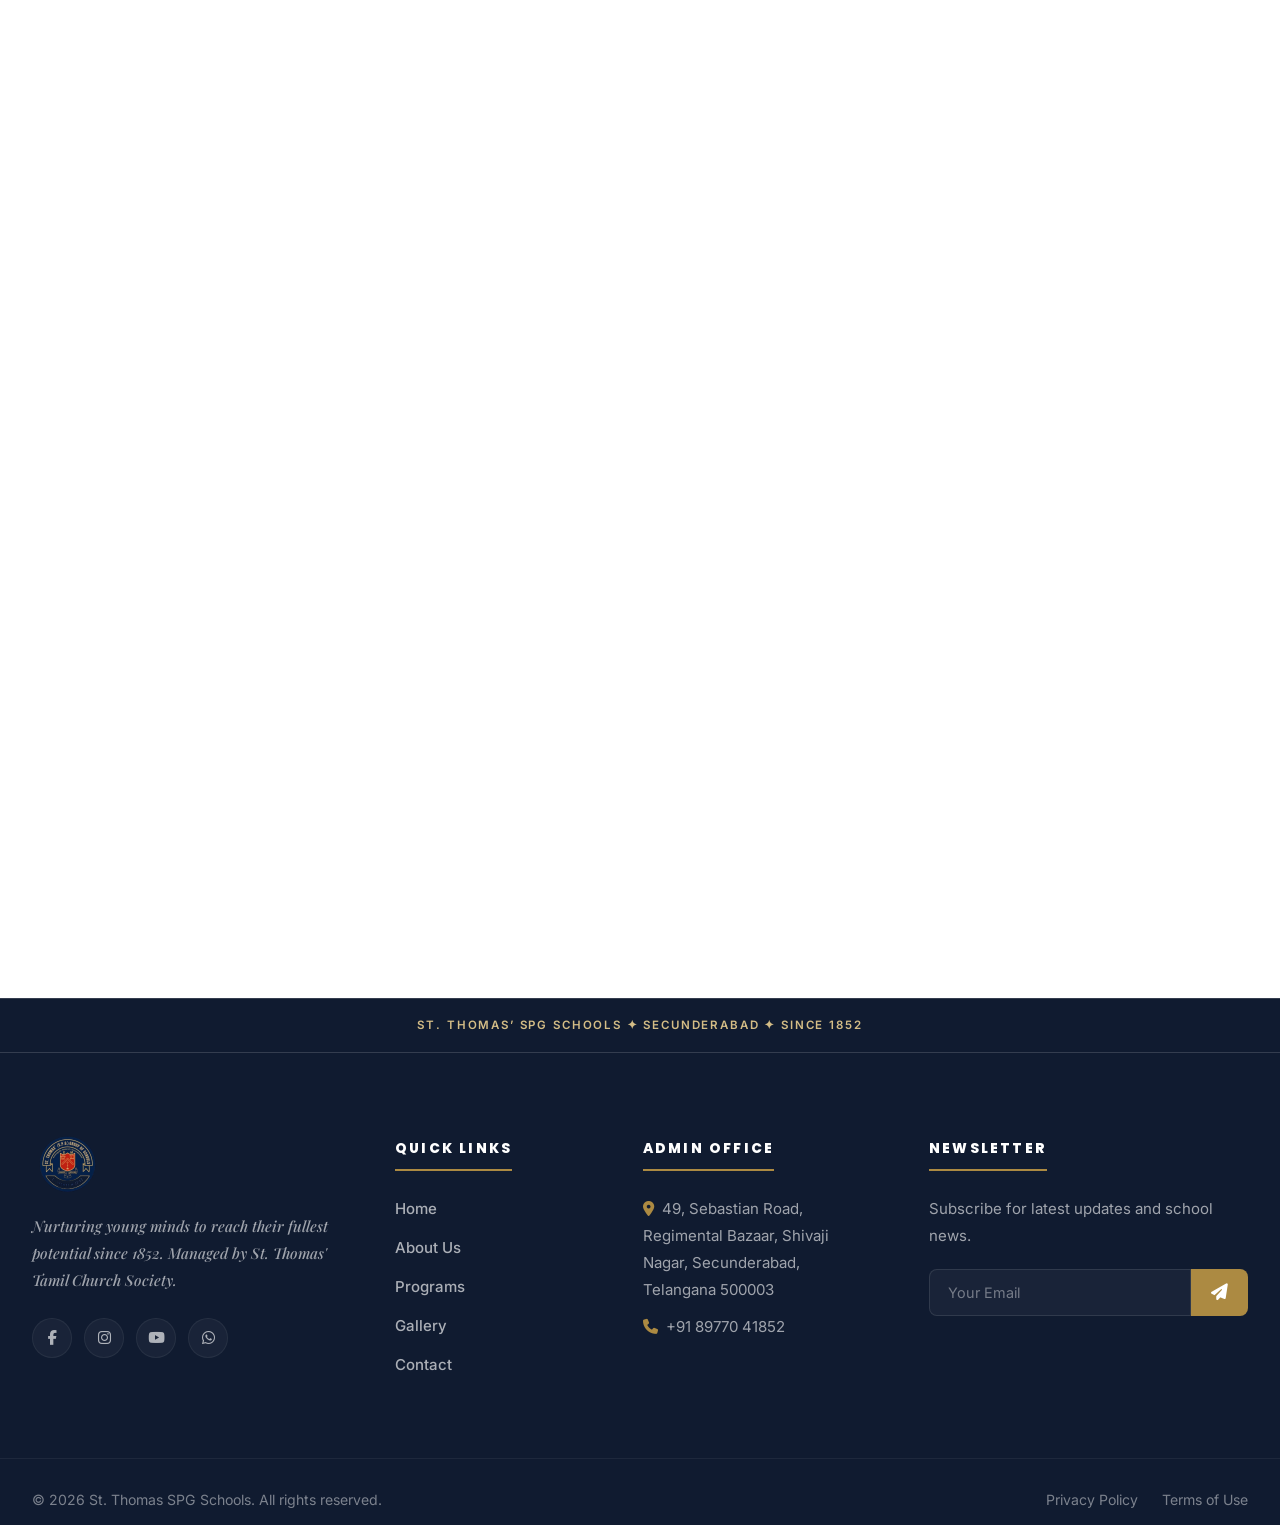
==== commit 90b1bfe8: "Reduce section spacing, fix desk-role line breaks, and cache-bust styles - Tighten desktop/tablet/mo" ====
--- a/index.html
+++ b/index.html
@@ -9,7 +9,7 @@
   <link rel="preconnect" href="https://fonts.gstatic.com" crossorigin>
   <link href="https://fonts.googleapis.com/css2?family=Poppins:wght@300;400;500;600;700;800&family=Montserrat:wght@400;500;600;700;800&family=Inter:wght@300;400;500;600;700&display=swap" rel="stylesheet">
   <link rel="stylesheet" href="https://cdnjs.cloudflare.com/ajax/libs/font-awesome/6.5.1/css/all.min.css">
-  <link rel="stylesheet" href="style.css?v=22">
+  <link rel="stylesheet" href="style.css?v=24">
 </head>
 <body>
 
@@ -229,8 +229,10 @@
           <a href="about.html" class="btn-link mt-3">Read Full Story <i class="fas fa-arrow-right"></i></a>
         </div>
         <div class="reveal-right">
-          <p>St. Thomas' SPG church was established by <strong>Rev. Paran Jyothi in the year 1852</strong> solely as a service to humanity for imparting education and building character.</p>
-          <p>St. Thomas (SPG) schools at Ammuguda, Bolarum, Secunderabad &amp; Trimulgiri were established to educate the children of the society. All the schools are recognised by the Govt of Telangana and today they all are full-fledged English medium schools managed by the St. Thomas' Tamil Church Society, Secunderabad.</p>
+          <p>St. Thomas’ SPG Church was established by <strong>Rev. Paran Jyothi in 1852</strong> with the vision of serving humanity through education and character building.
+          With this noble objective, St. Thomas’ SPG Schools were established at Ammuguda, Bolarum, Secunderabad, and Trimulgherry, with the aim of providing quality education and nurturing the overall development and character of under privileged children of the Society.
+          All these schools are recognised by the Government of Telangana and are today well-established English-medium schools, managed by the St. Thomas’ Tamil Church Society, Secunderabad.
+          Our strategic priority is clear: to nurture capable, confident, and ethical individuals through a balanced approach, blending academic rigour, innovation, digital readiness, and character development. In line with our vision, we have recently upgraded our computer labs and established state-of-the-art audio-visual rooms, strengthening our commitment to technology-enabled learning.</p>
         </div>
       </div>
     </div>
@@ -281,27 +283,25 @@
         <div class="gold-rule center"></div>
       </div>
       <p class="desk-intro reveal">
-        Our management team is committed to upholding the highest standards of education while preserving the
-        values our schools were founded on. They oversee academics, infrastructure, and welfare across all our
-        branches, ensuring every child receives a safe, disciplined, and nurturing environment. Working hand in
-        hand with our teaching staff and church leadership, they help shape the long-term vision of St. Thomas'
-        SPG Schools. Their dedication continues to build a legacy of trust for generations of families.
+        At St. Thomas’ SPG Schools, we believe that true education goes beyond academic achievement. It is about nurturing young minds, building strong character, instilling values, and developing confident, compassionate, and responsible individuals.
+        Our commitment is to provide every child with quality education in a safe, caring, disciplined, and encouraging environment, where each student is given the opportunity to learn, grow, discover their potential, and realise their aspirations.
+        As part of this commitment, we are progressively upgrading our schools with digital classrooms, computer-enabled learning facilities, and audio-visual rooms, providing our students and teachers with better access to technology and enriching learning experiences. These initiatives are aimed at equipping our students with the knowledge, skills, and confidence needed to meet the challenges of a rapidly changing world.
       </p>
       <div class="desk-grid reveal">
         <div class="desk-card">
           <img class="desk-photo" src="assets/staff/uday-samuel.jpg" alt="Uday Samuel" loading="lazy">
           <h3>Uday Samuel</h3>
-          <span class="desk-role">Vice President, St Thomas SPG group of schools</span>
+          <span class="desk-role">Vice President<br>St Thomas SPG group of schools</span>
         </div>
         <div class="desk-card">
           <img class="desk-photo" src="assets/staff/simon-sadanand.jpg" alt="A. Simon Sadanand" loading="lazy">
           <h3>A. Simon Sadanand</h3>
-          <span class="desk-role">Manager &amp; Correspondent,St Thomas SPG group of schools</span>
+          <span class="desk-role">Manager&nbsp;&&nbsp;Correspondent<br>St Thomas SPG group of schools</span>
         </div>
         <div class="desk-card">
           <img class="desk-photo" src="assets/staff/domnic-godfred.jpg" alt="Domnic Godfred" loading="lazy">
-          <h3>Domnic Godfred</h3>
-          <span class="desk-role">Schools Secretary,St Thomas SPG group of schools</span>
+          <h3>Dominic Godfred</h3>
+          <span class="desk-role">Schools Secretary<br>St Thomas SPG group of schools</span>
         </div>
       </div>
     </div>
--- a/style.css
+++ b/style.css
@@ -446,7 +446,7 @@
 /* ══════════════════════════════════════════
    SECTION BASE (Modern layouts)
    ══════════════════════════════════════════ */
-.section { padding: 56px 0; position: relative; }
+.section { padding: 28px 0; position: relative; }
 /* Clears the sticky header when landing here fresh from another page's "Apply Now" link */
 #inquiry { scroll-margin-top: 150px; }
 .section-cream { background: var(--cream); }
@@ -1314,8 +1314,8 @@
 /* Utilities */
 .mt-2 { margin-top: 12px; }
 .mt-3 { margin-top: 24px; }
-.mt-4 { margin-top: 36px; }
-.mt-5 { margin-top: 56px; }
+.mt-4 { margin-top: 18px; }
+.mt-5 { margin-top: 20px; }
 .mb-4 { margin-bottom: 36px; }
 .mb-5 { margin-bottom: 56px; }
 .gap-1 { gap: 10px; }
@@ -1332,7 +1332,7 @@
 }
 
 @media (max-width: 1024px) {
-  .section { padding: 48px 0; }
+  .section { padding: 24px 0; }
   .top-bar { display: none; }
   .story-grid, .why-grid, .about-intro-grid, .prog-section { grid-template-columns: 1fr; gap: 48px; }
   .programs-grid, .gallery-grid, .blog-grid, .mission-grid, .feature-grid { grid-template-columns: repeat(2,1fr); gap: 24px; }
@@ -1364,7 +1364,7 @@
 
 @media (max-width: 768px) {
   .container { padding: 0 16px; }
-  .section { padding: 40px 0; }
+  .section { padding: 20px 0; }
   .nav-logo { height: 44px; }
   .main-header .container > a::after { font-size: 0.86rem; margin-left: 10px; }
   .programs-grid, .gallery-grid, .blog-grid, .mission-grid, .testimonials-grid, .aim-list, .feature-grid { grid-template-columns: 1fr; }
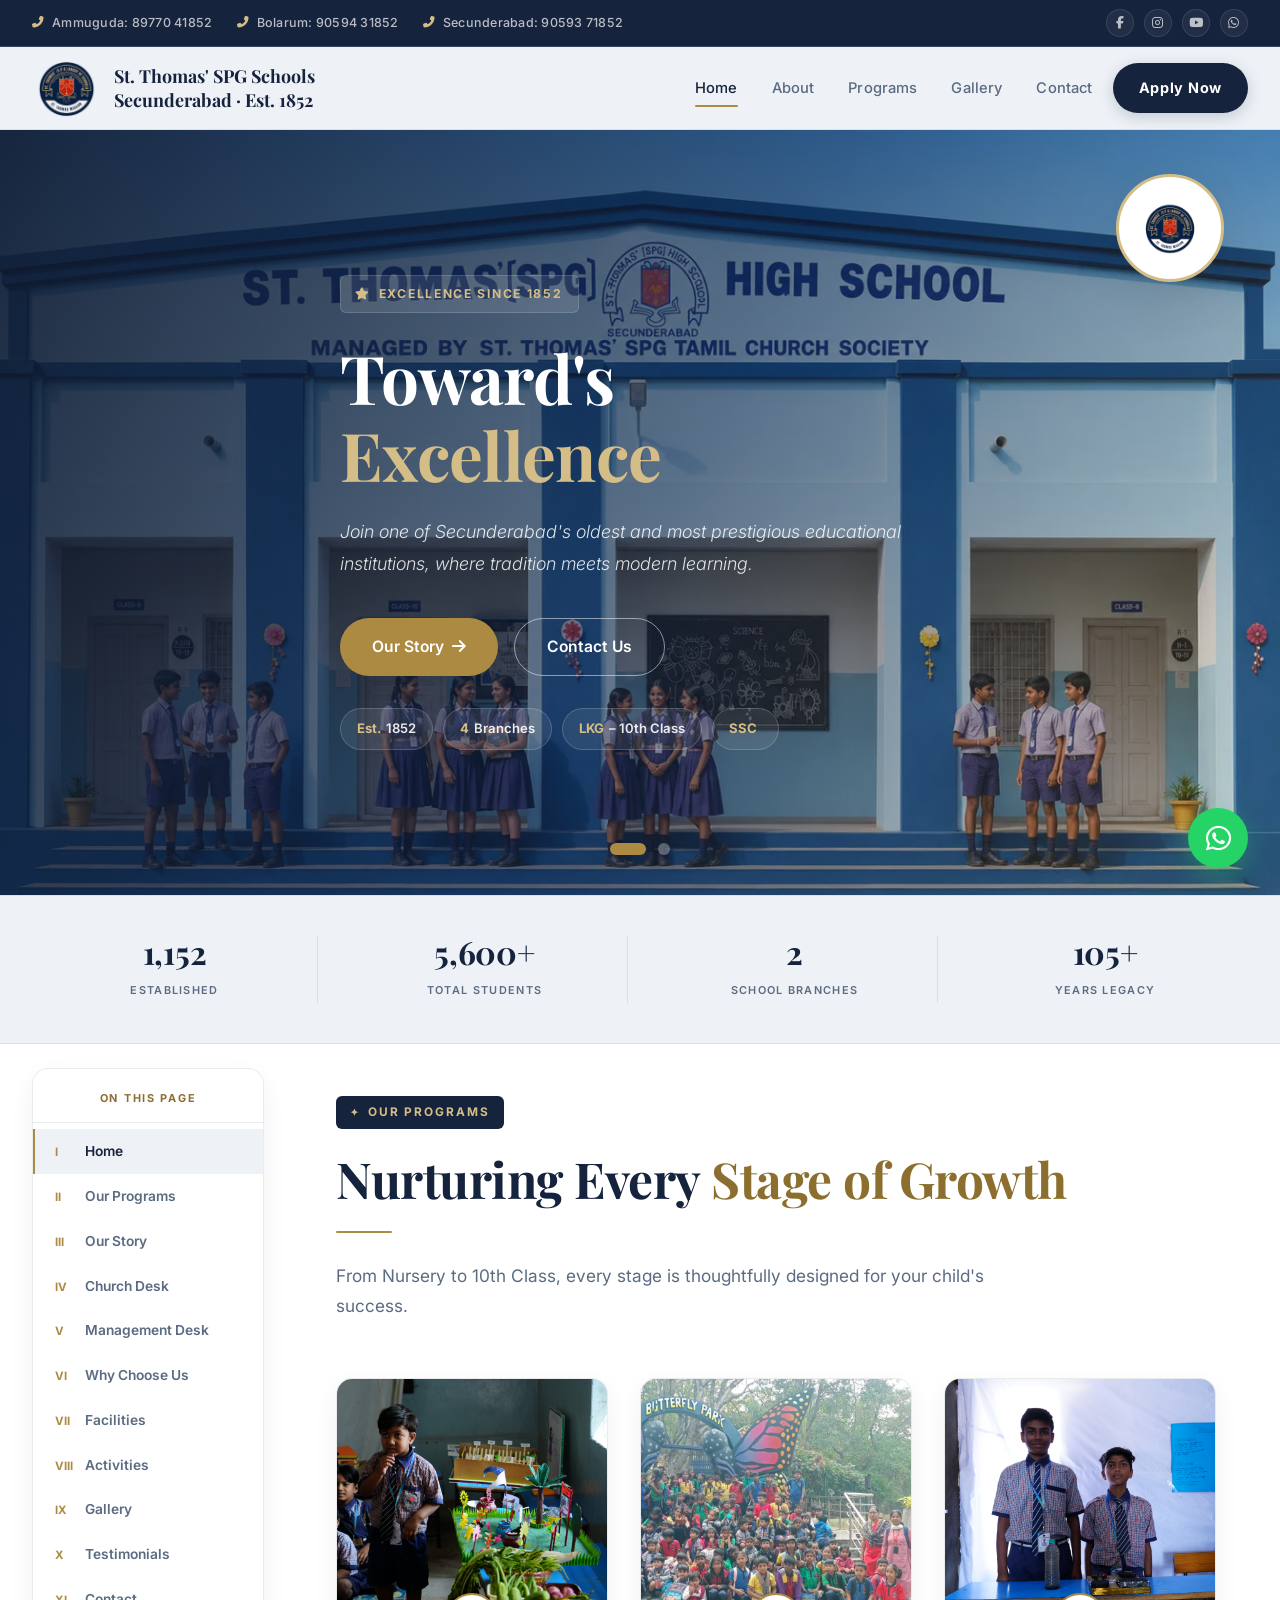
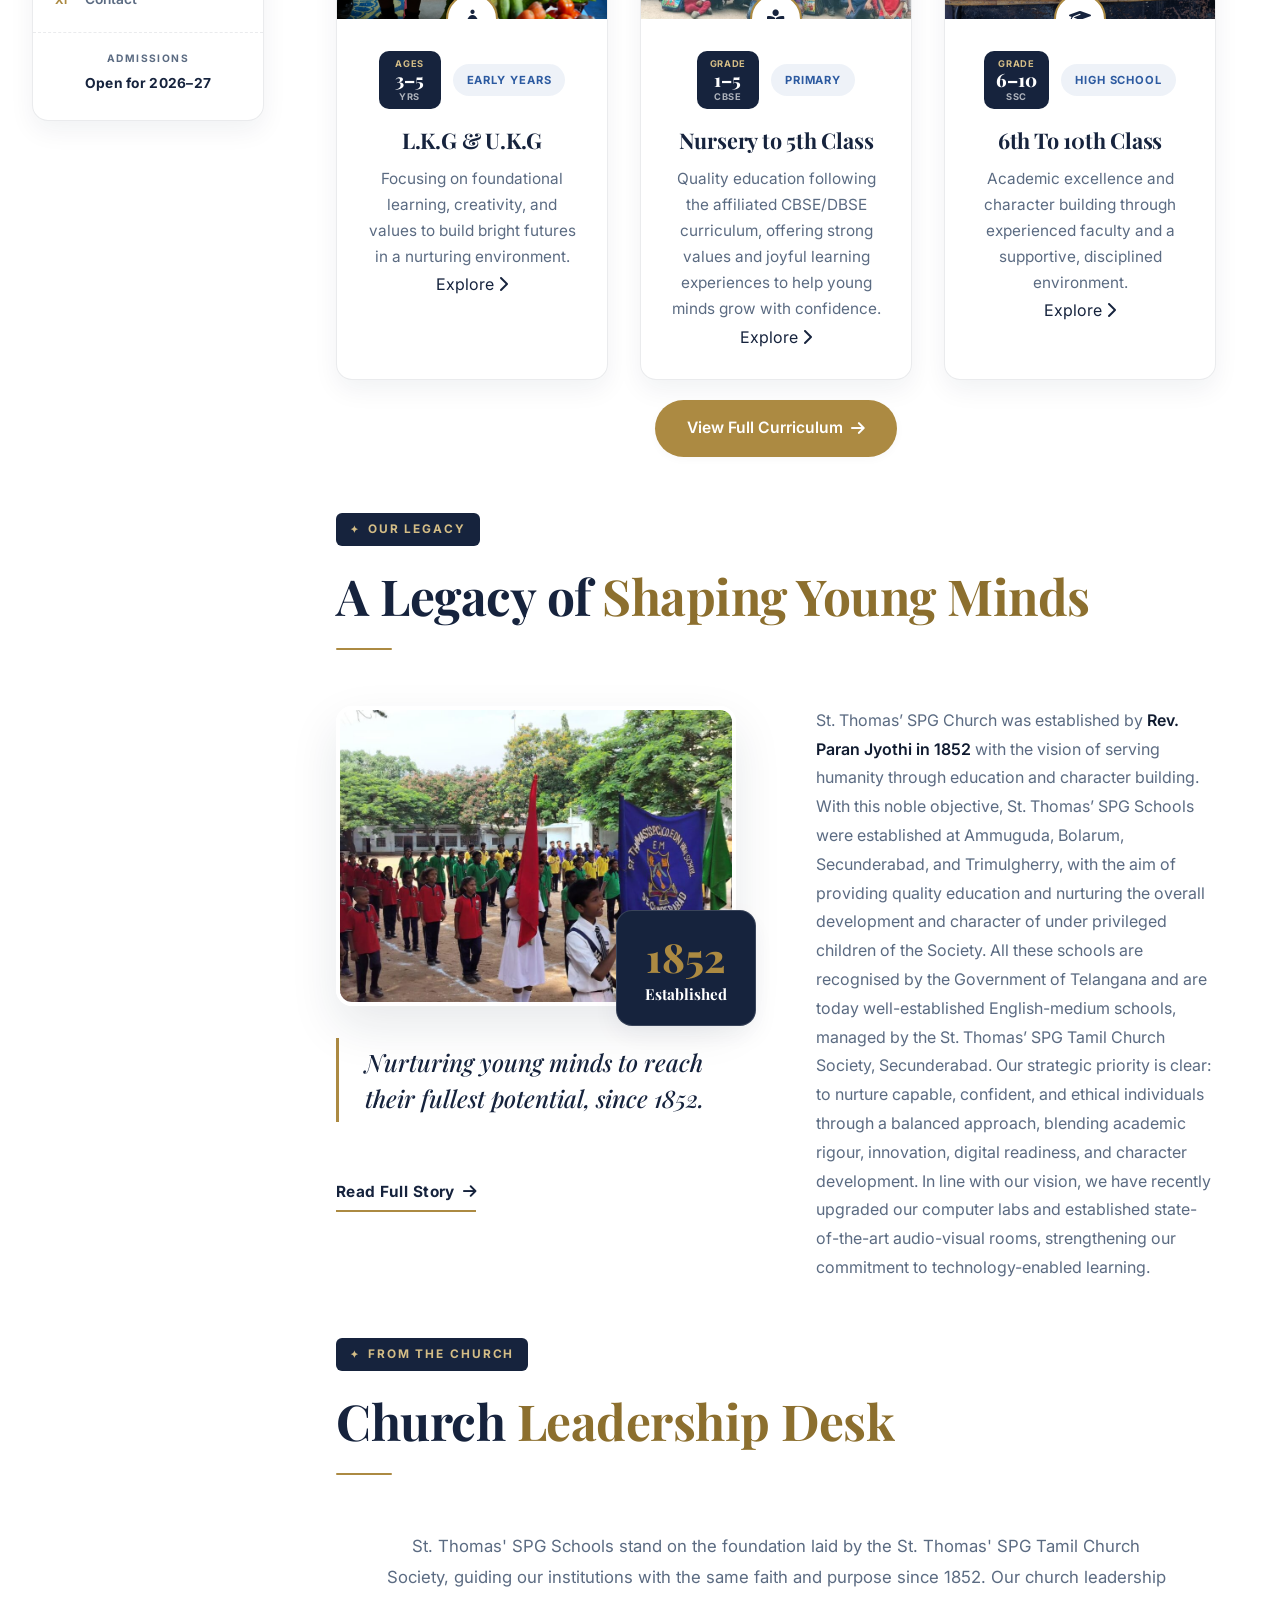
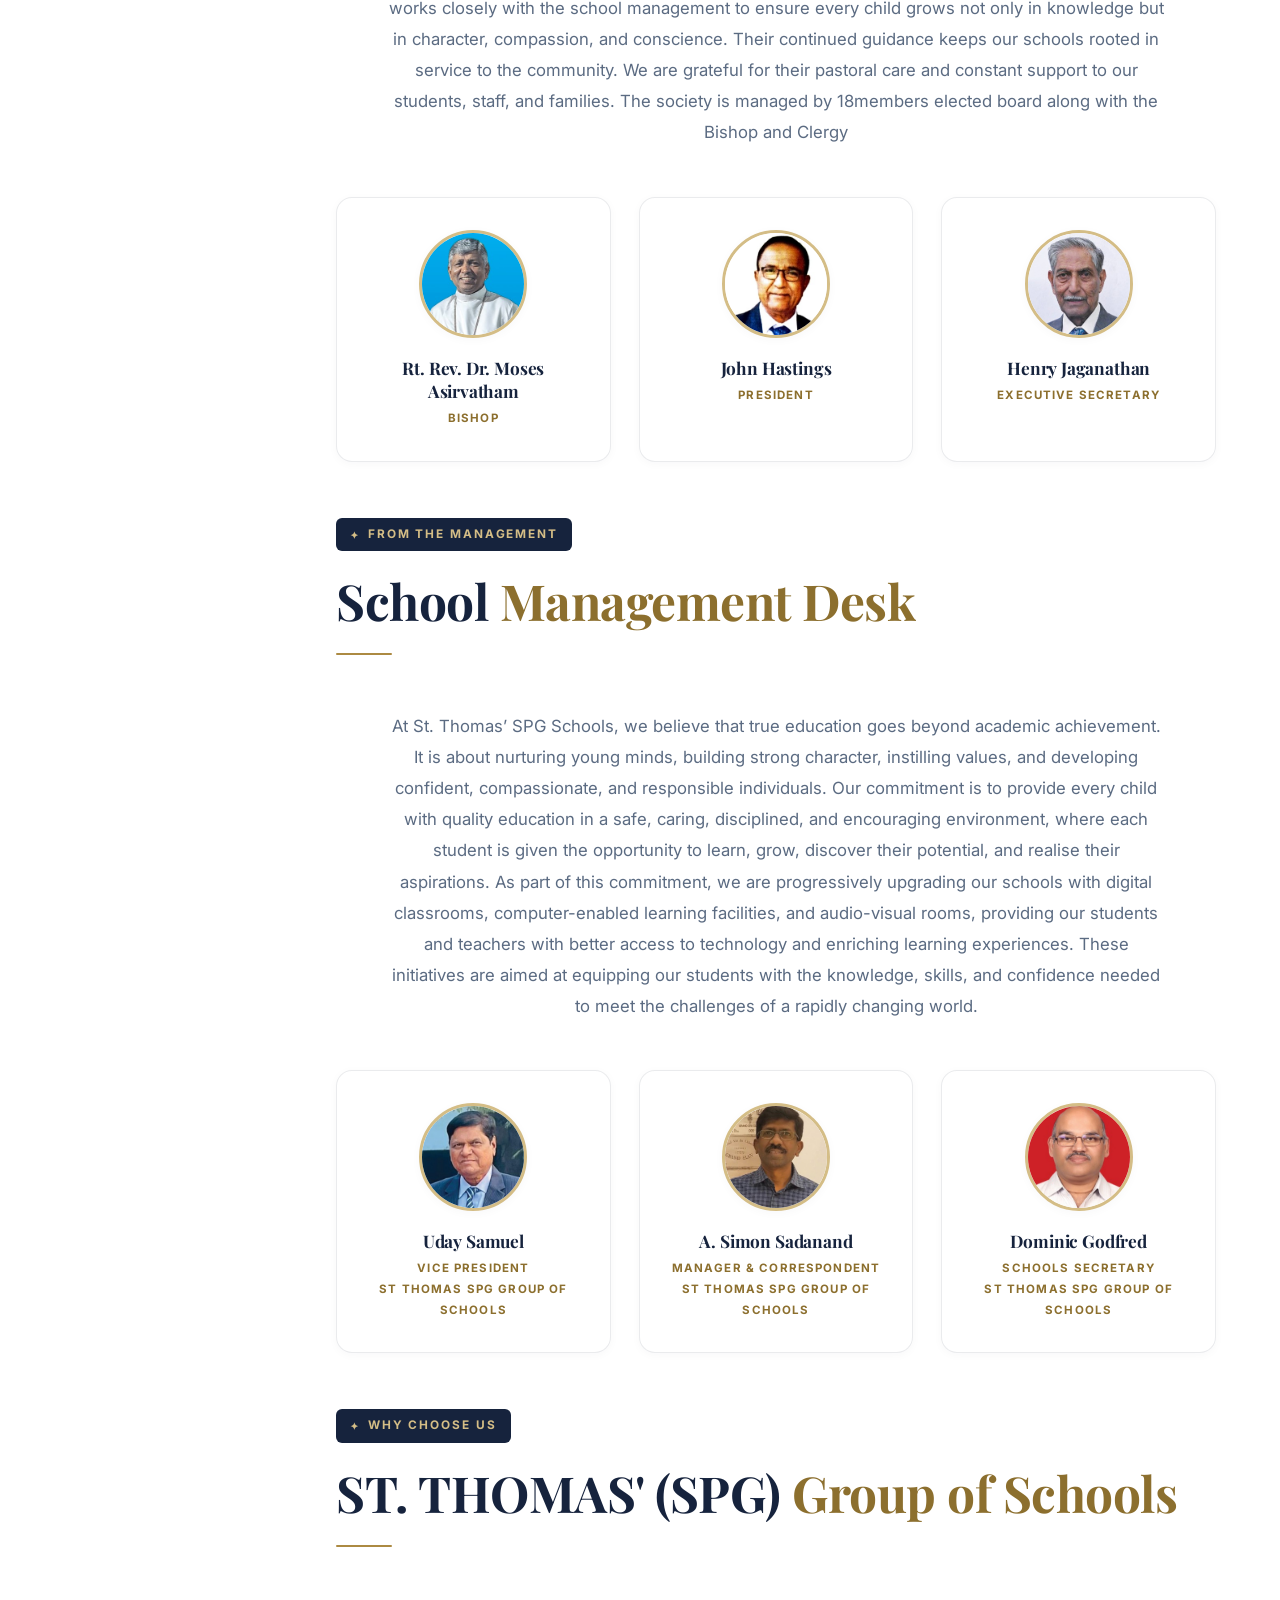
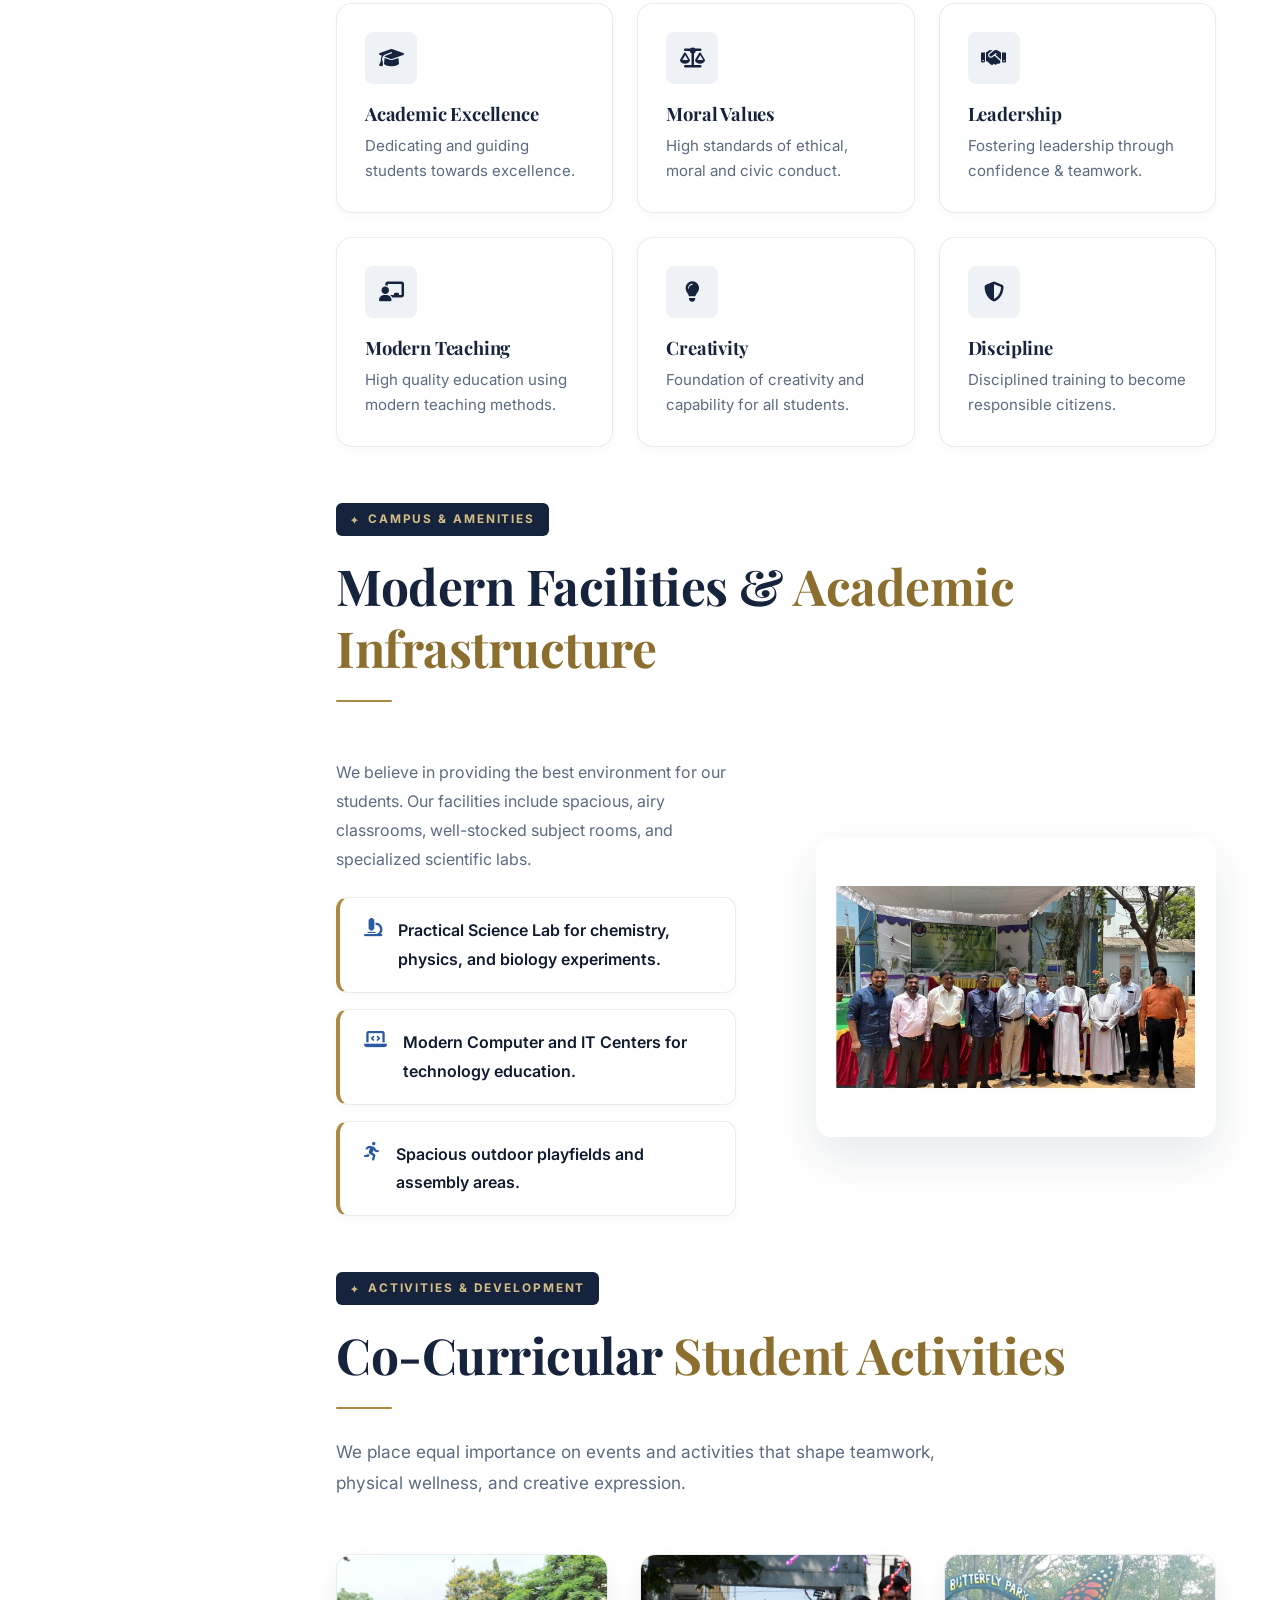
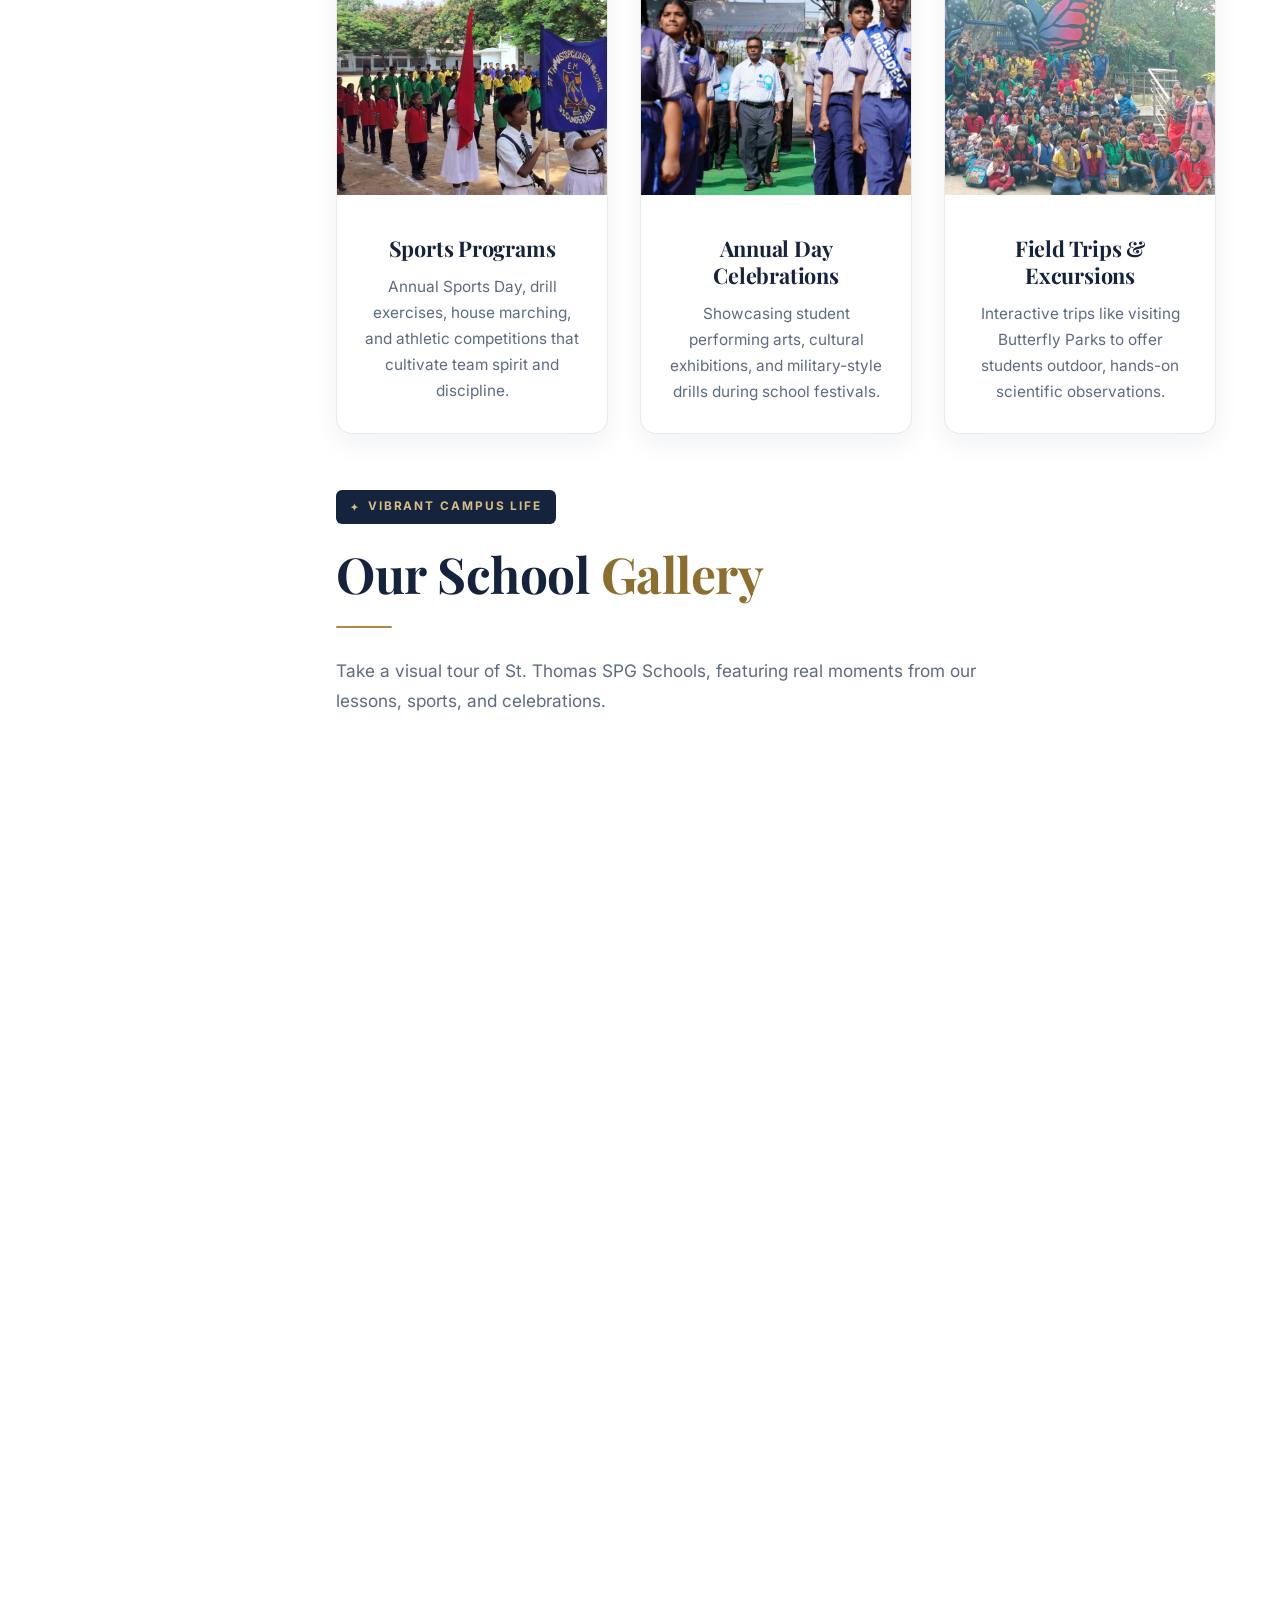
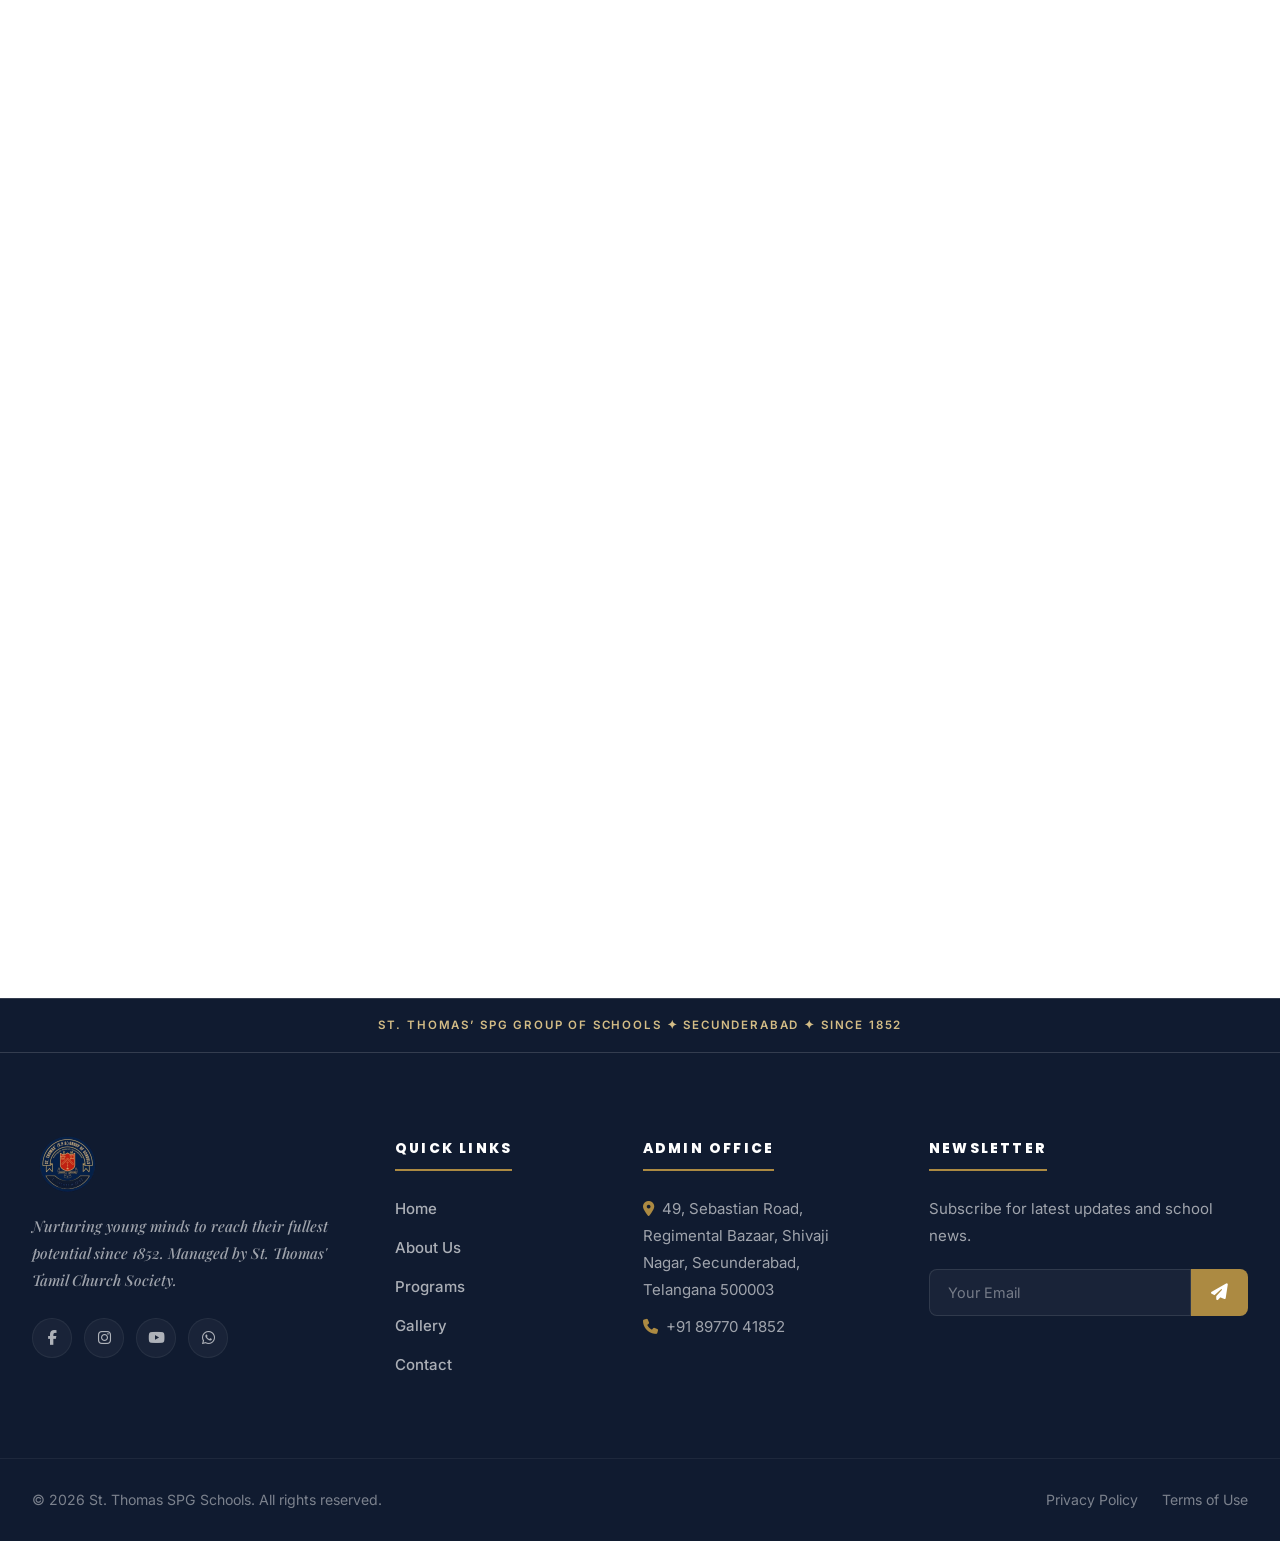
==== commit 07b8aa7b: "Update branding text: SPG Group of Schools wording Co-Authored-By: Claude Sonnet 5 <noreply@anthropi" ====
--- a/index.html
+++ b/index.html
@@ -231,7 +231,7 @@
         <div class="reveal-right">
           <p>St. Thomas’ SPG Church was established by <strong>Rev. Paran Jyothi in 1852</strong> with the vision of serving humanity through education and character building.
           With this noble objective, St. Thomas’ SPG Schools were established at Ammuguda, Bolarum, Secunderabad, and Trimulgherry, with the aim of providing quality education and nurturing the overall development and character of under privileged children of the Society.
-          All these schools are recognised by the Government of Telangana and are today well-established English-medium schools, managed by the St. Thomas’ Tamil Church Society, Secunderabad.
+          All these schools are recognised by the Government of Telangana and are today well-established English-medium schools, managed by the St. Thomas’ SPG Tamil Church Society, Secunderabad.
           Our strategic priority is clear: to nurture capable, confident, and ethical individuals through a balanced approach, blending academic rigour, innovation, digital readiness, and character development. In line with our vision, we have recently upgraded our computer labs and established state-of-the-art audio-visual rooms, strengthening our commitment to technology-enabled learning.</p>
         </div>
       </div>
@@ -248,7 +248,7 @@
       </div>
       <p class="desk-intro reveal">
         
-        St. Thomas' SPG Schools stand on the foundation laid by the St. Thomas' Tamil Church Society, guiding our
+        St. Thomas' SPG Schools stand on the foundation laid by the St. Thomas' SPG Tamil Church Society, guiding our
         institutions with the same faith and purpose since 1852. Our church leadership works closely with the
         school management to ensure every child grows not only in knowledge but in character, compassion, and
         conscience. Their continued guidance keeps our schools rooted in service to the community. We are grateful
--- a/style.css
+++ b/style.css
@@ -1216,7 +1216,7 @@
 .main-footer { background: var(--navy-mid); color: var(--white); padding: 0 0 0; border-top: 1px solid var(--border-light); }
 /* CSS-only heritage tagline strip, echoing reference's top footer bar */
 .main-footer::before {
-  content: 'ST. THOMAS\2019  SPG SCHOOLS   \2726   SECUNDERABAD   \2726   SINCE 1852';
+  content: 'ST. THOMAS\2019  SPG GROUP OF SCHOOLS  \2726   SECUNDERABAD   \2726   SINCE 1852';
   display: block;
   text-align: center;
   padding: 16px 24px;
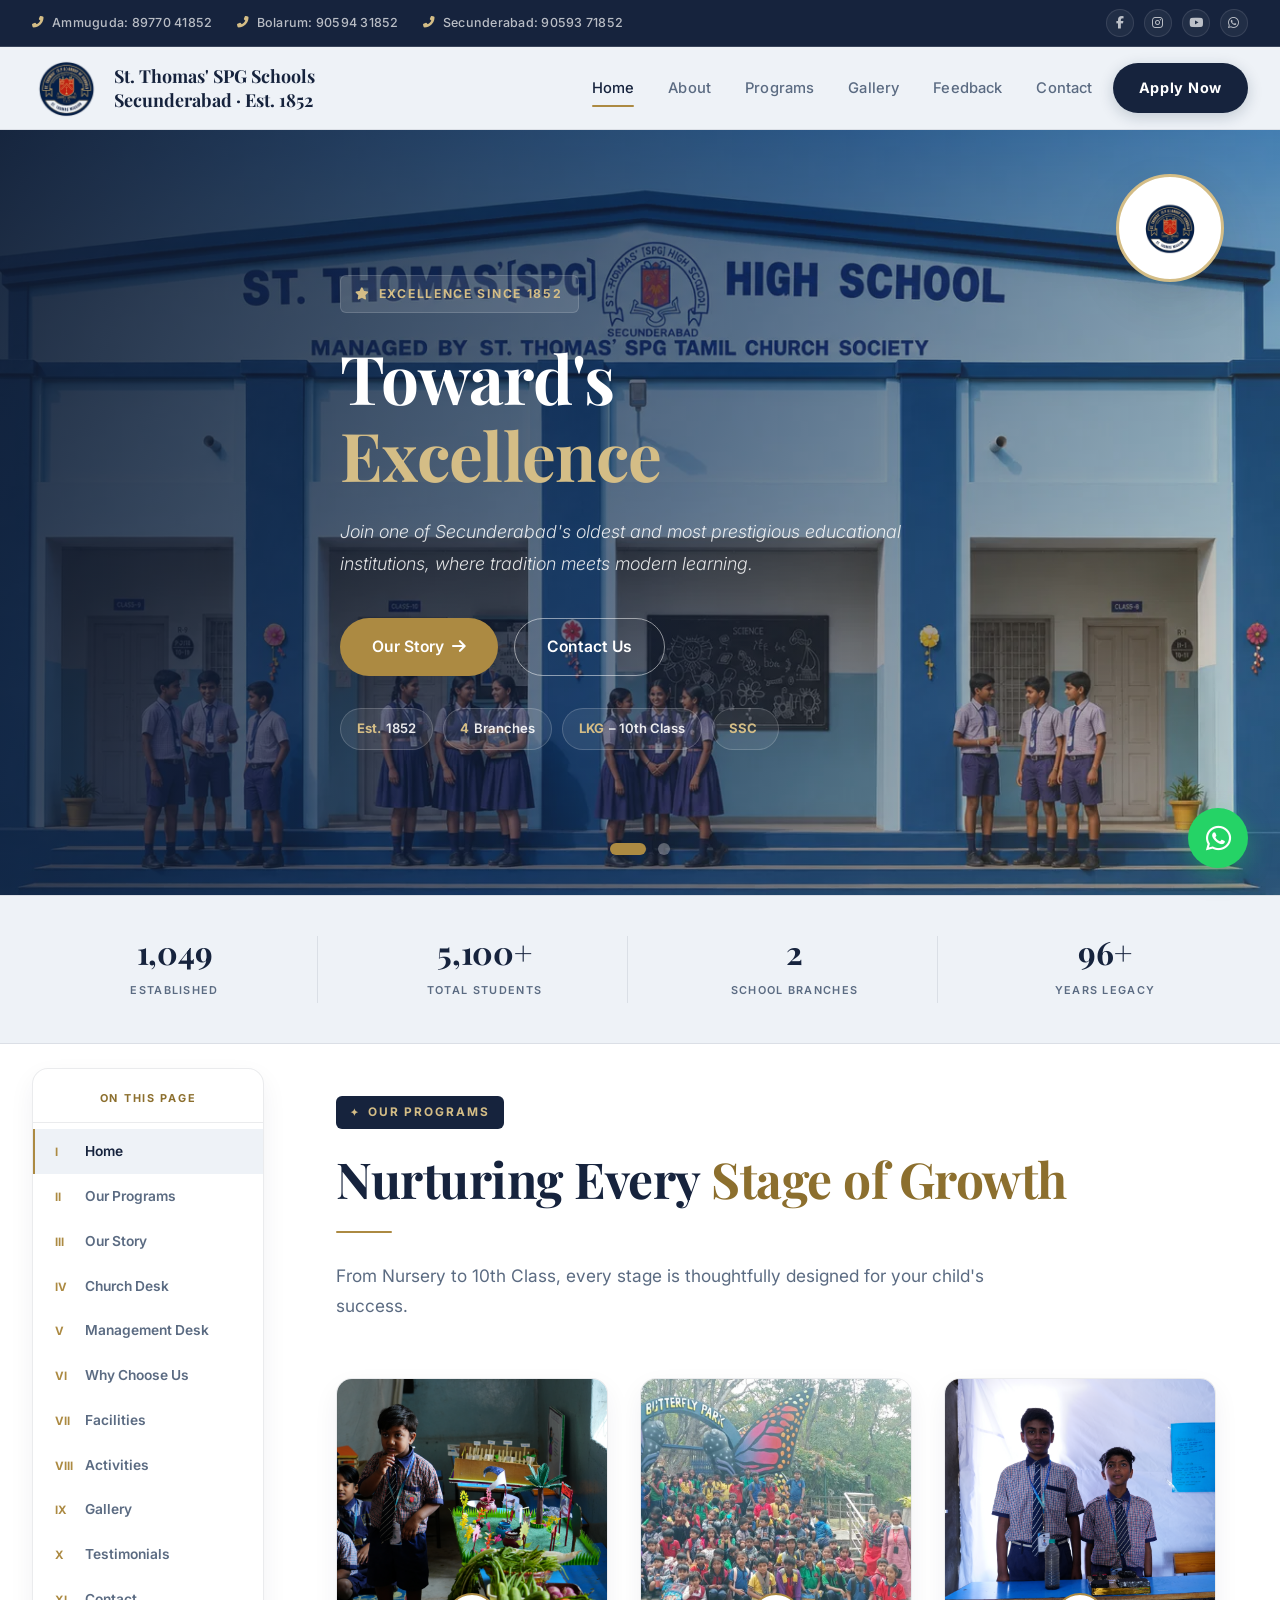
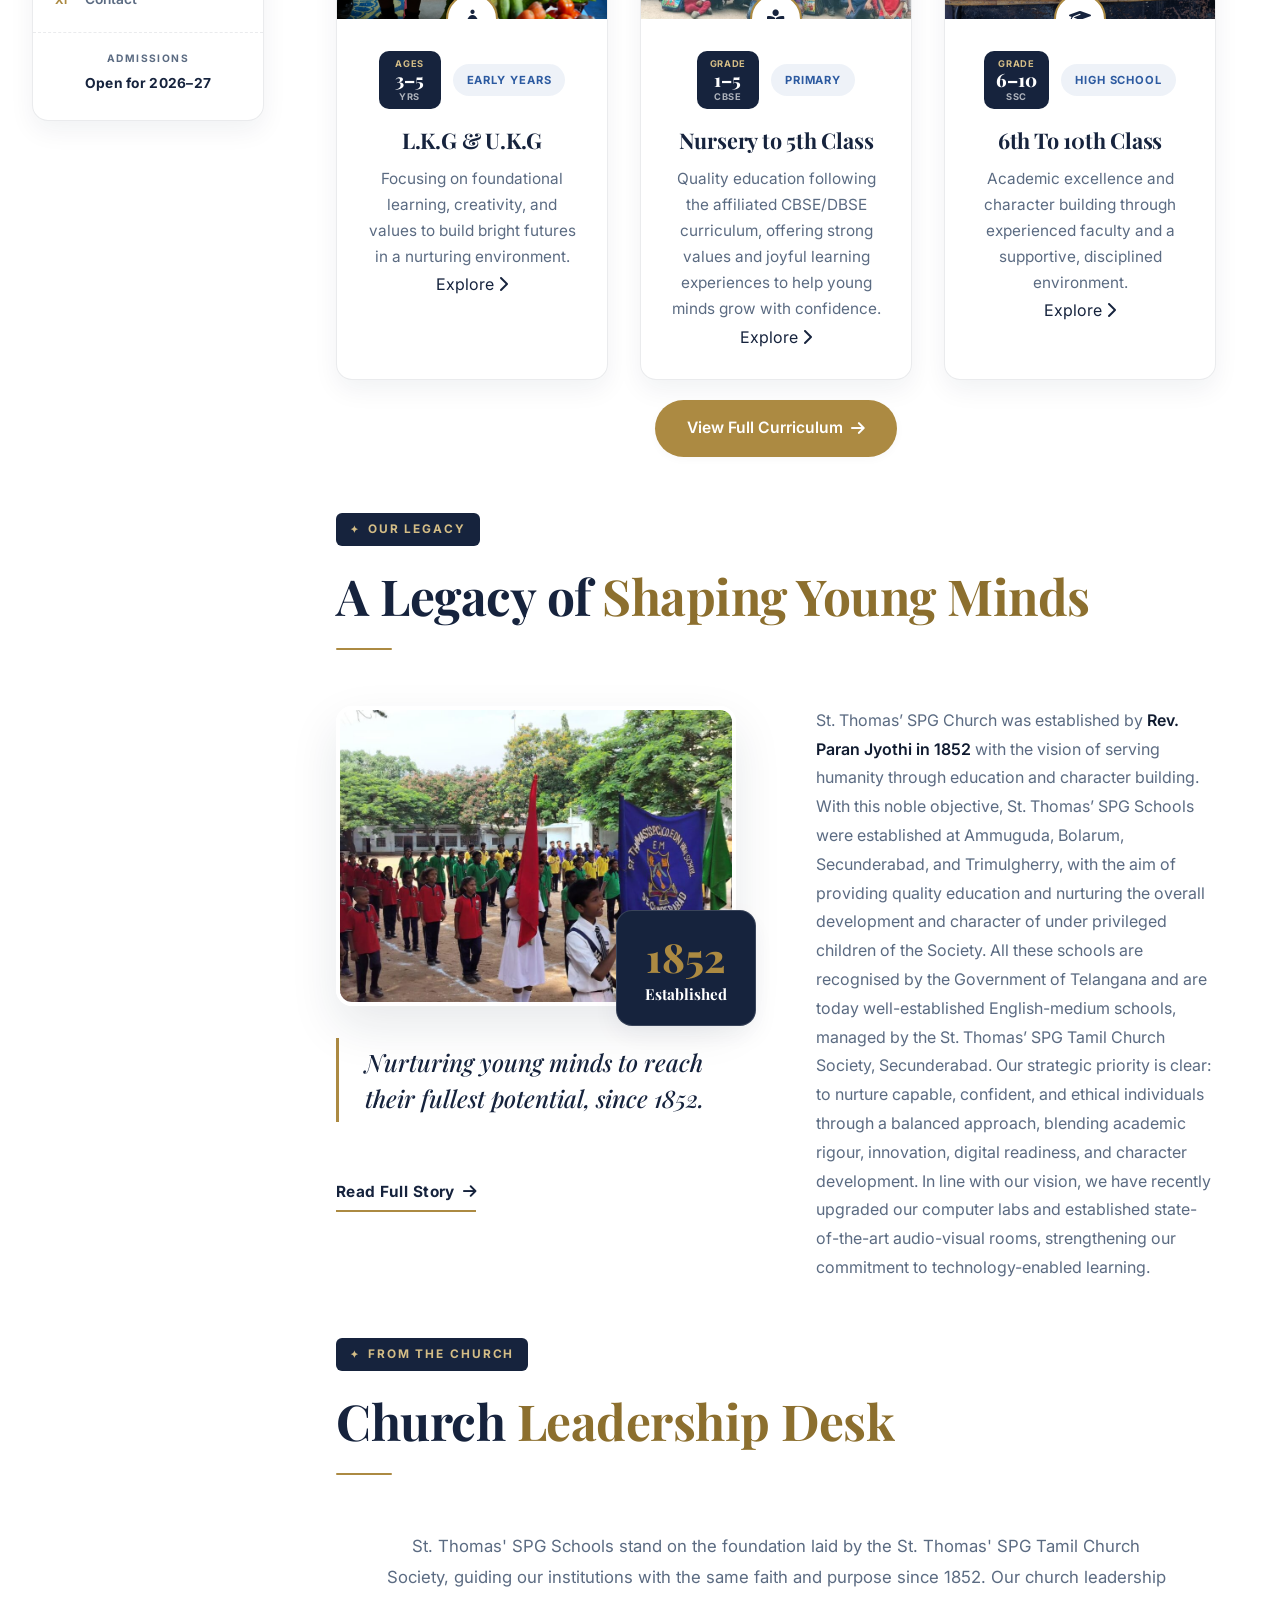
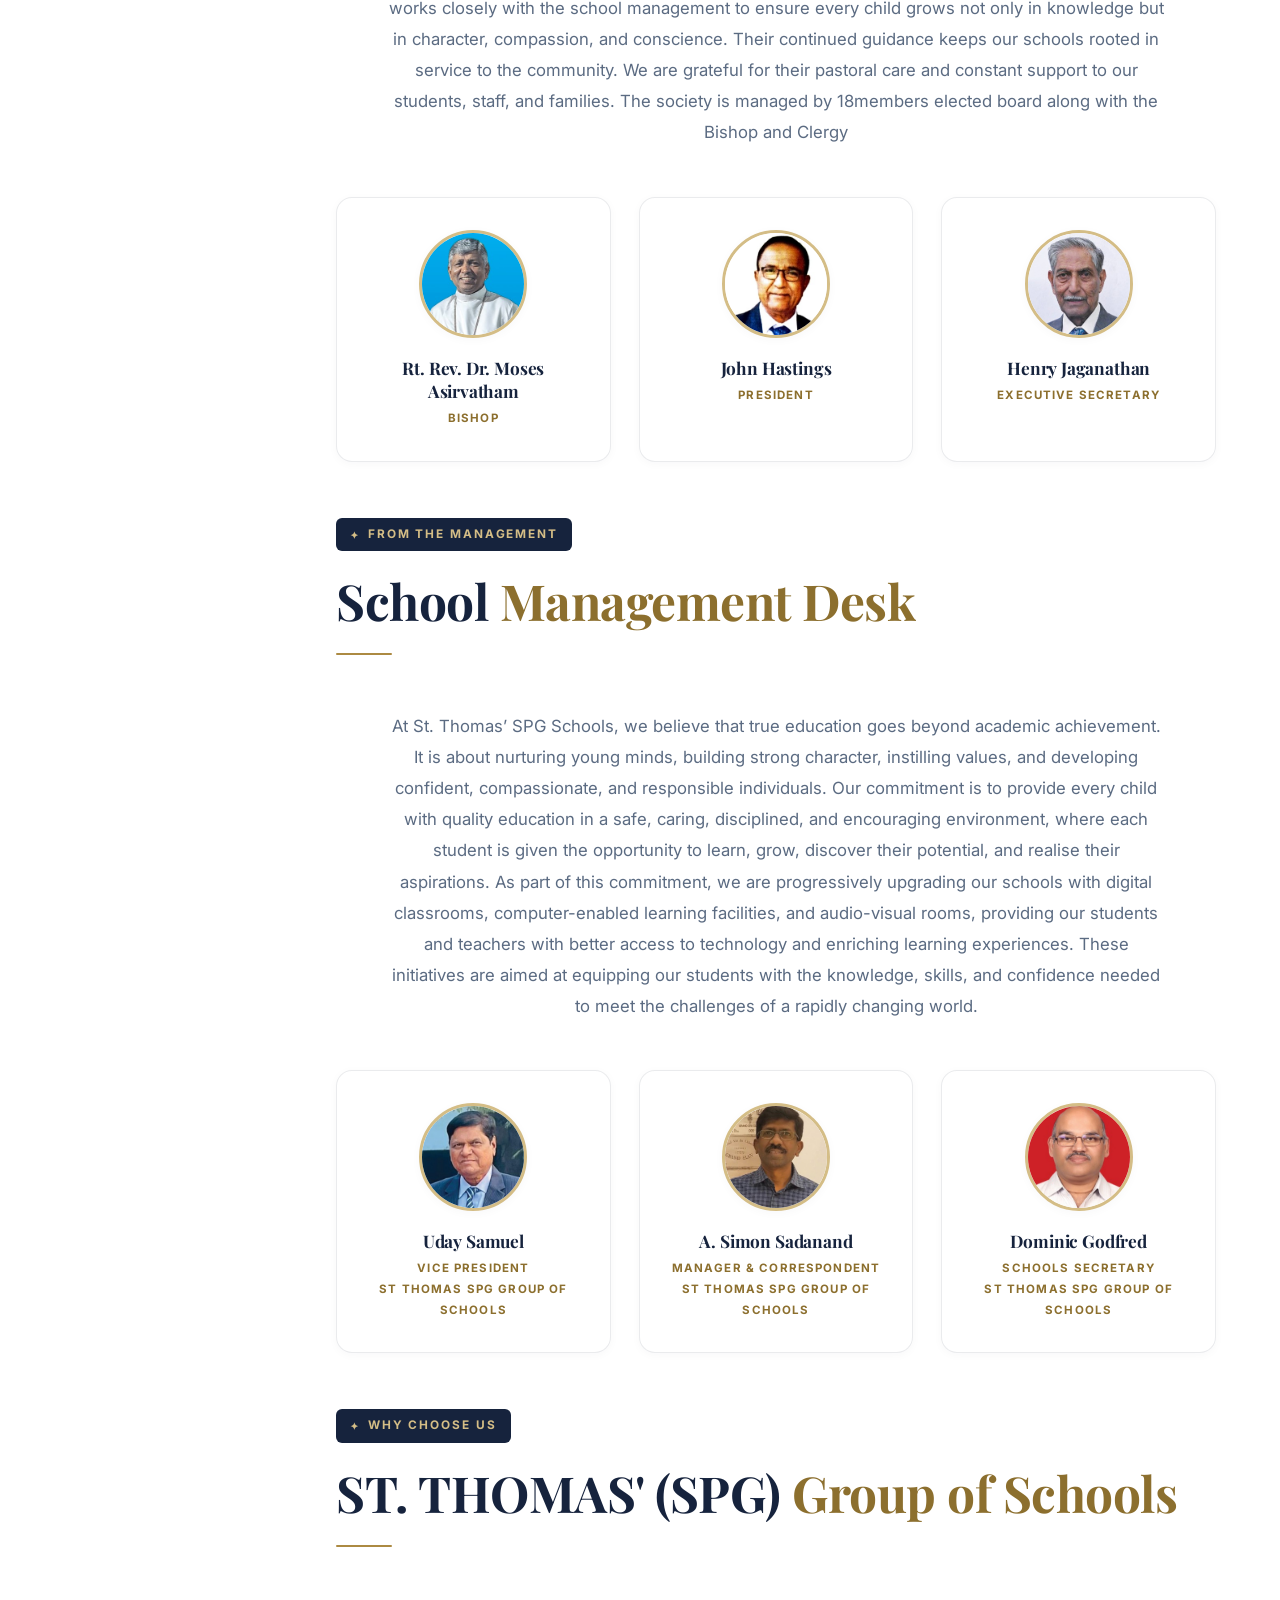
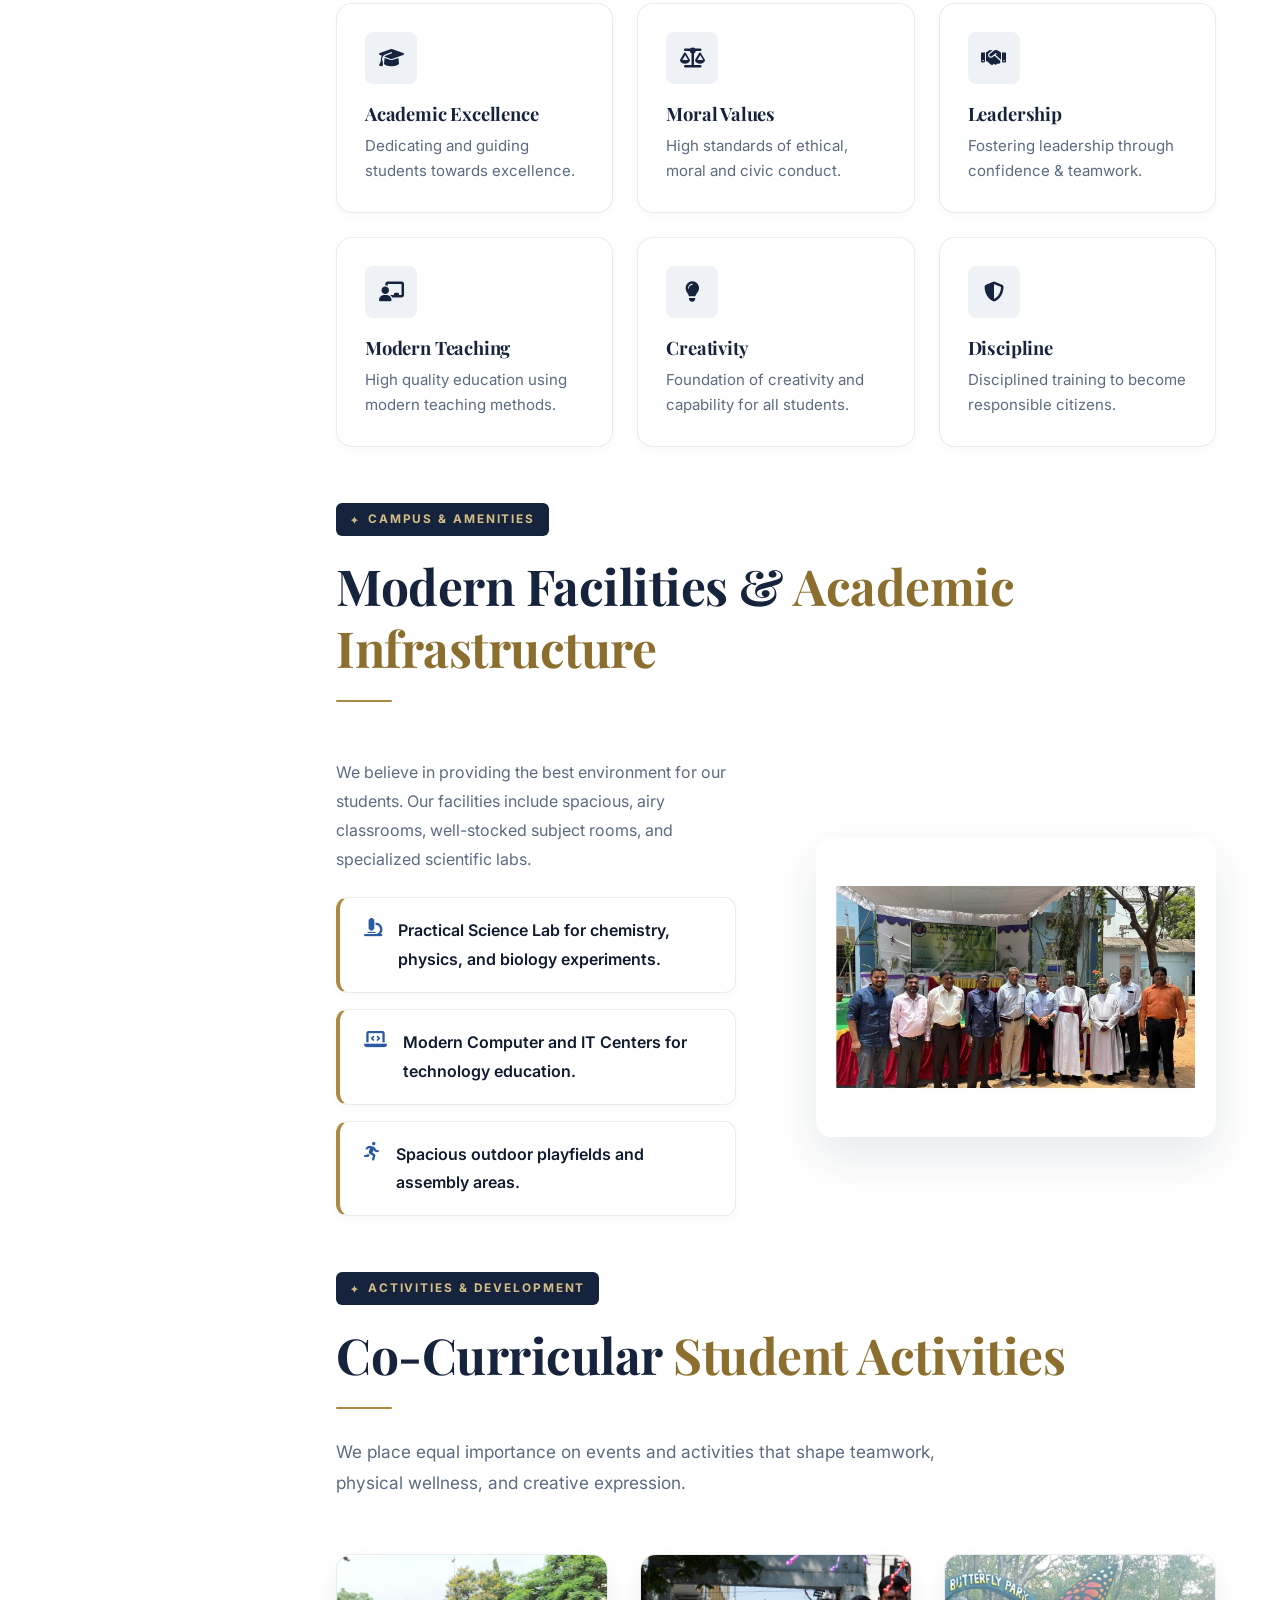
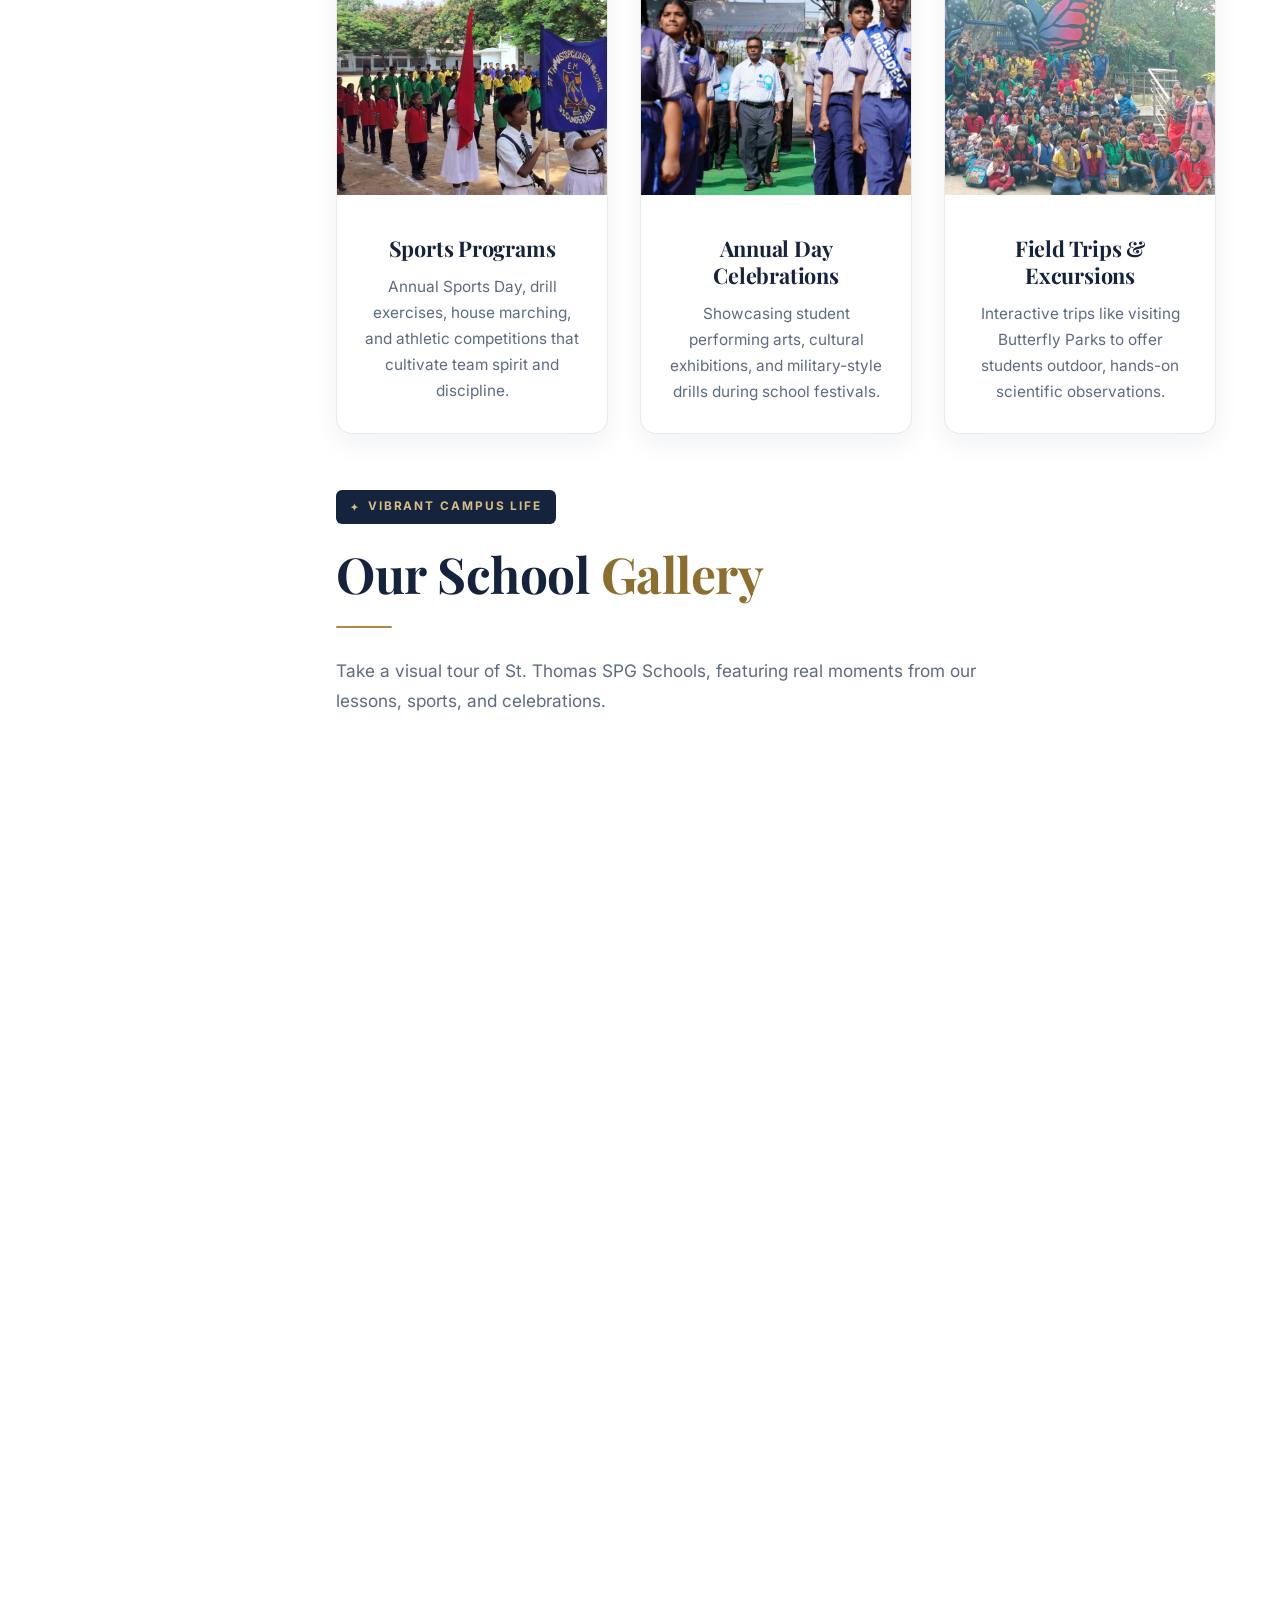
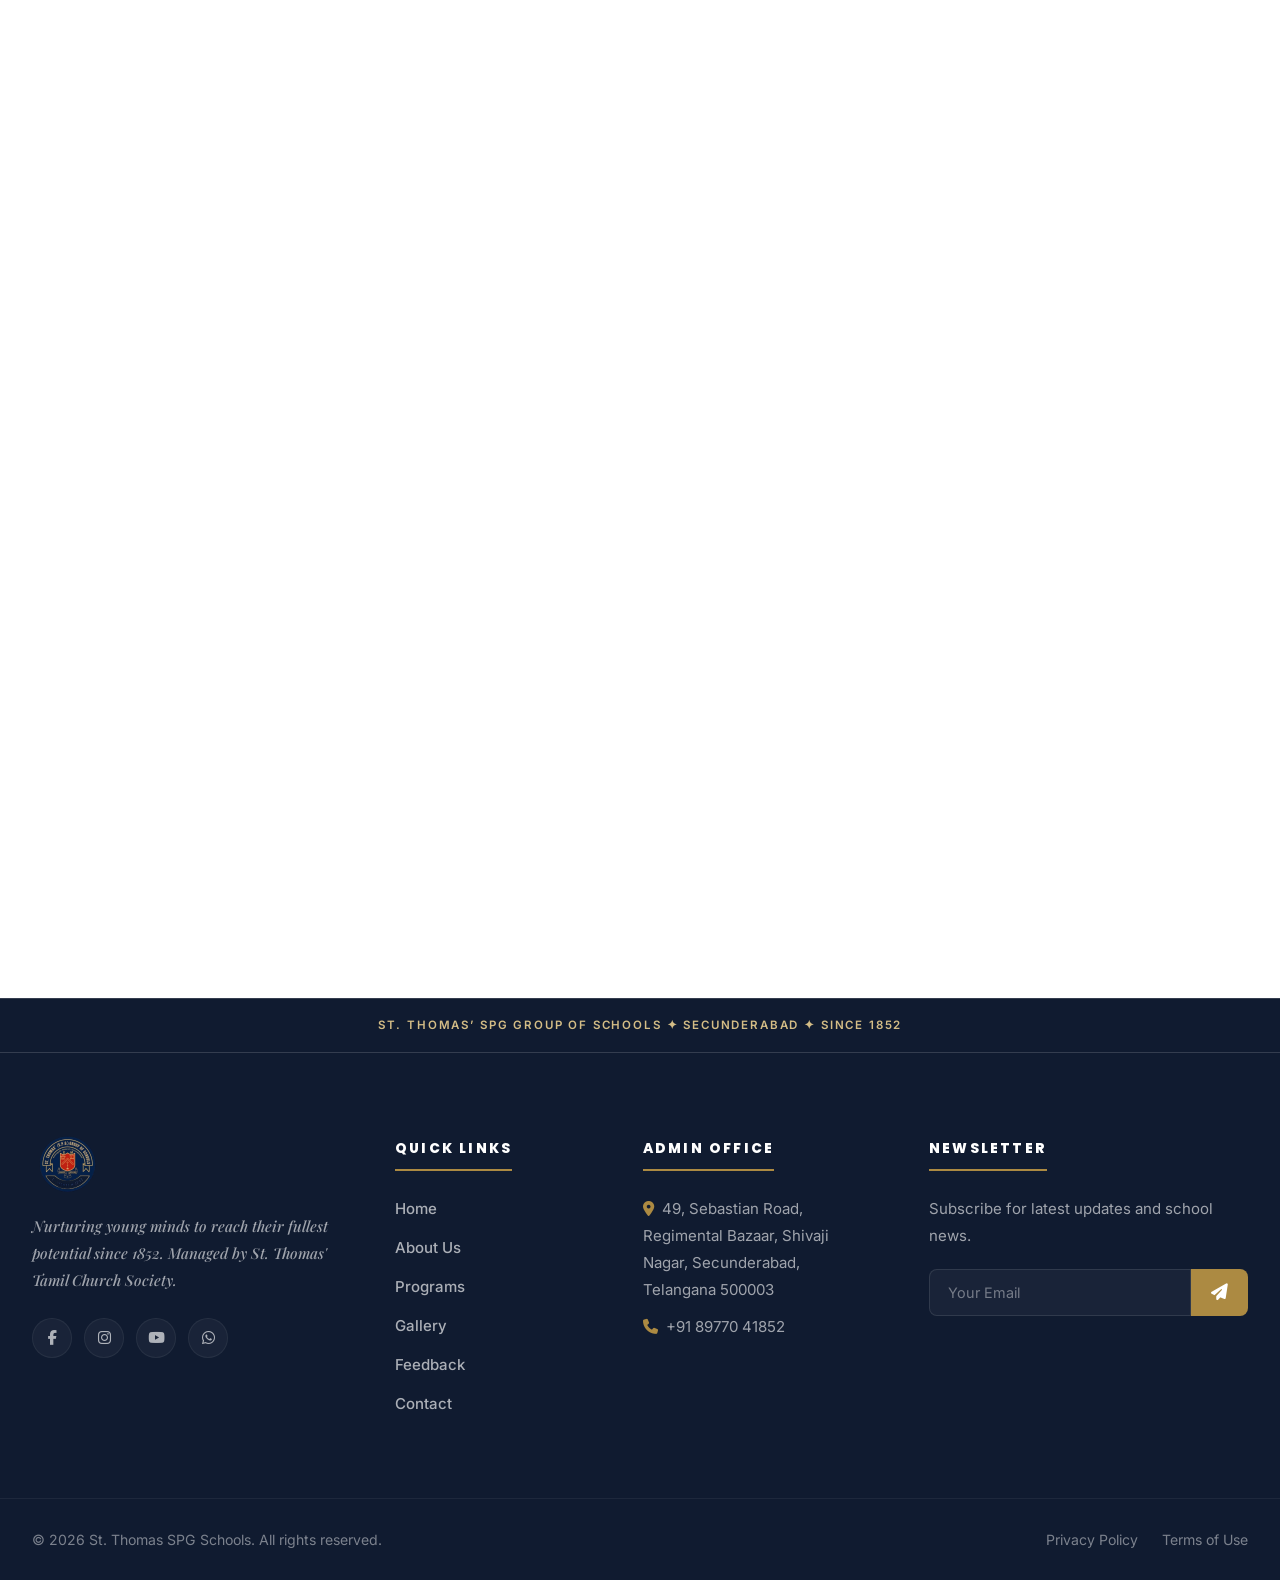
==== commit a28b560d: "Add Feedback page and wire forms to Google Sheets - New reviews.html: parent/student feedback form, " ====
--- a/index.html
+++ b/index.html
@@ -9,7 +9,7 @@
   <link rel="preconnect" href="https://fonts.gstatic.com" crossorigin>
   <link href="https://fonts.googleapis.com/css2?family=Poppins:wght@300;400;500;600;700;800&family=Montserrat:wght@400;500;600;700;800&family=Inter:wght@300;400;500;600;700&display=swap" rel="stylesheet">
   <link rel="stylesheet" href="https://cdnjs.cloudflare.com/ajax/libs/font-awesome/6.5.1/css/all.min.css">
-  <link rel="stylesheet" href="style.css?v=24">
+  <link rel="stylesheet" href="style.css?v=25">
 </head>
 <body>
 
@@ -38,6 +38,7 @@
         <a href="about.html">About</a>
         <a href="programs.html">Programs</a>
         <a href="gallery.html">Gallery</a>
+        <a href="reviews.html">Feedback</a>
         <!-- <a href="blog.html">Blog</a> -->
         <a href="contact.html">Contact</a>
         <a href="contact.html#inquiry" class="btn-apply">Apply Now</a>
@@ -553,33 +554,41 @@
             <div class="c-icon-wrap"><i class="fas fa-envelope"></i></div>
             <div>
               <h4>Email Us</h4>
-              <p>info@stthomasspgschools.com</p>
+              <p>stthomasspghighscool@gmail.com</p>
             </div>
           </div>
         </div>
         <div class="contact-form-card reveal-right">
-          <h3>Send Us a Message</h3>
-          <div class="form-row">
+          <form id="contactMsgForm" action="https://docs.google.com/forms/d/e/1FAIpQLSen-APASKzHC42OZQi-Zzgt0prnB-SOXWFJSu2KP_9-oxZmnQ/formResponse" method="POST" target="hidden_iframe_msg">
+            <h3>Send Us a Message</h3>
+            <div class="form-row">
+              <div class="form-group">
+                <label>Your Name</label>
+                <input type="text" name="entry.1686537917" placeholder="Full Name" required>
+              </div>
+              <div class="form-group">
+                <label>Your Email</label>
+                <input type="email" name="entry.2090195375" placeholder="email@example.com" required>
+              </div>
+            </div>
             <div class="form-group">
-              <label>Your Name</label>
-              <input type="text" placeholder="Full Name" required>
+              <label>Subject</label>
+              <input type="text" name="entry.132993204" placeholder="How can we help?">
             </div>
             <div class="form-group">
-              <label>Your Email</label>
-              <input type="email" placeholder="email@example.com" required>
-            </div>
-          </div>
-          <div class="form-group">
-            <label>Subject</label>
-            <input type="text" placeholder="How can we help?">
-          </div>
-          <div class="form-group">
-            <label>Message</label>
-            <textarea rows="5" placeholder="Your message..."></textarea>
-          </div>
-          <button type="submit" class="btn-submit">SendMessage <i class="fas fa-paper-plane"></i></button>
-          <p class="mt-2" style="font-size:0.85rem;color:var(--muted);text-align:center">Have a specific inquiry? Visit our <a href="contact.html" style="color:var(--navy-mid);font-weight:600">detailed contact page</a>.</p>
-        </div>
+              <label>Message</label>
+              <textarea name="entry.729083020" rows="5" placeholder="Your message..."></textarea>
+            </div>
+            <button type="submit" class="btn-submit">SendMessage <i class="fas fa-paper-plane"></i></button>
+            <p class="mt-2" style="font-size:0.85rem;color:var(--muted);text-align:center">Have a specific inquiry? Visit our <a href="contact.html" style="color:var(--navy-mid);font-weight:600">detailed contact page</a>.</p>
+          </form>
+          <div id="contactMsgThanks" class="review-thanks" hidden>
+            <i class="fas fa-circle-check"></i>
+            <h3>Thank You!</h3>
+            <p>Your message has been sent. We'll get back to you soon.</p>
+          </div>
+        </div>
+        <iframe name="hidden_iframe_msg" style="display:none;"></iframe>
       </div>
     </div>
   </section>
@@ -609,6 +618,7 @@
         <a href="about.html">About Us</a>
         <a href="programs.html">Programs</a>
         <a href="gallery.html">Gallery</a>
+        <a href="reviews.html">Feedback</a>
         <!-- <a href="blog.html">Blog</a> -->
         <a href="contact.html">Contact</a>
       </div>
@@ -643,5 +653,14 @@
 </a>
 
 <script src="main.js?v=12"></script>
+<script>
+  document.getElementById('contactMsgForm').addEventListener('submit', function () {
+    var form = this;
+    setTimeout(function () {
+      form.hidden = true;
+      document.getElementById('contactMsgThanks').hidden = false;
+    }, 600);
+  });
+</script>
 </body>
 </html>
--- a/style.css
+++ b/style.css
@@ -885,6 +885,19 @@
   background: var(--gold-accent);
   color: var(--white);
 }
+
+/* Star rating widget (Feedback form) */
+.star-rating { display:flex; flex-direction:row-reverse; justify-content:flex-end; gap:6px; }
+.star-rating input { position:absolute; opacity:0; width:0; height:0; }
+.star-rating label { font-size:1.7rem; color:var(--border); cursor:pointer; transition:var(--transition); }
+.star-rating label:hover, .star-rating label:hover ~ label,
+.star-rating input:checked ~ label { color: var(--gold); }
+
+/* Feedback form thank-you state */
+.review-thanks { text-align:center; padding: 20px 0; }
+.review-thanks i { font-size:2.6rem; color: var(--gold); margin-bottom: 14px; }
+.review-thanks h3 { color: var(--navy); font-size:1.6rem; margin-bottom:10px; }
+.review-thanks p { color: var(--muted); }
 
 /* ══════════════════════════════════════════
    SUB PAGES — HERO BANNER
